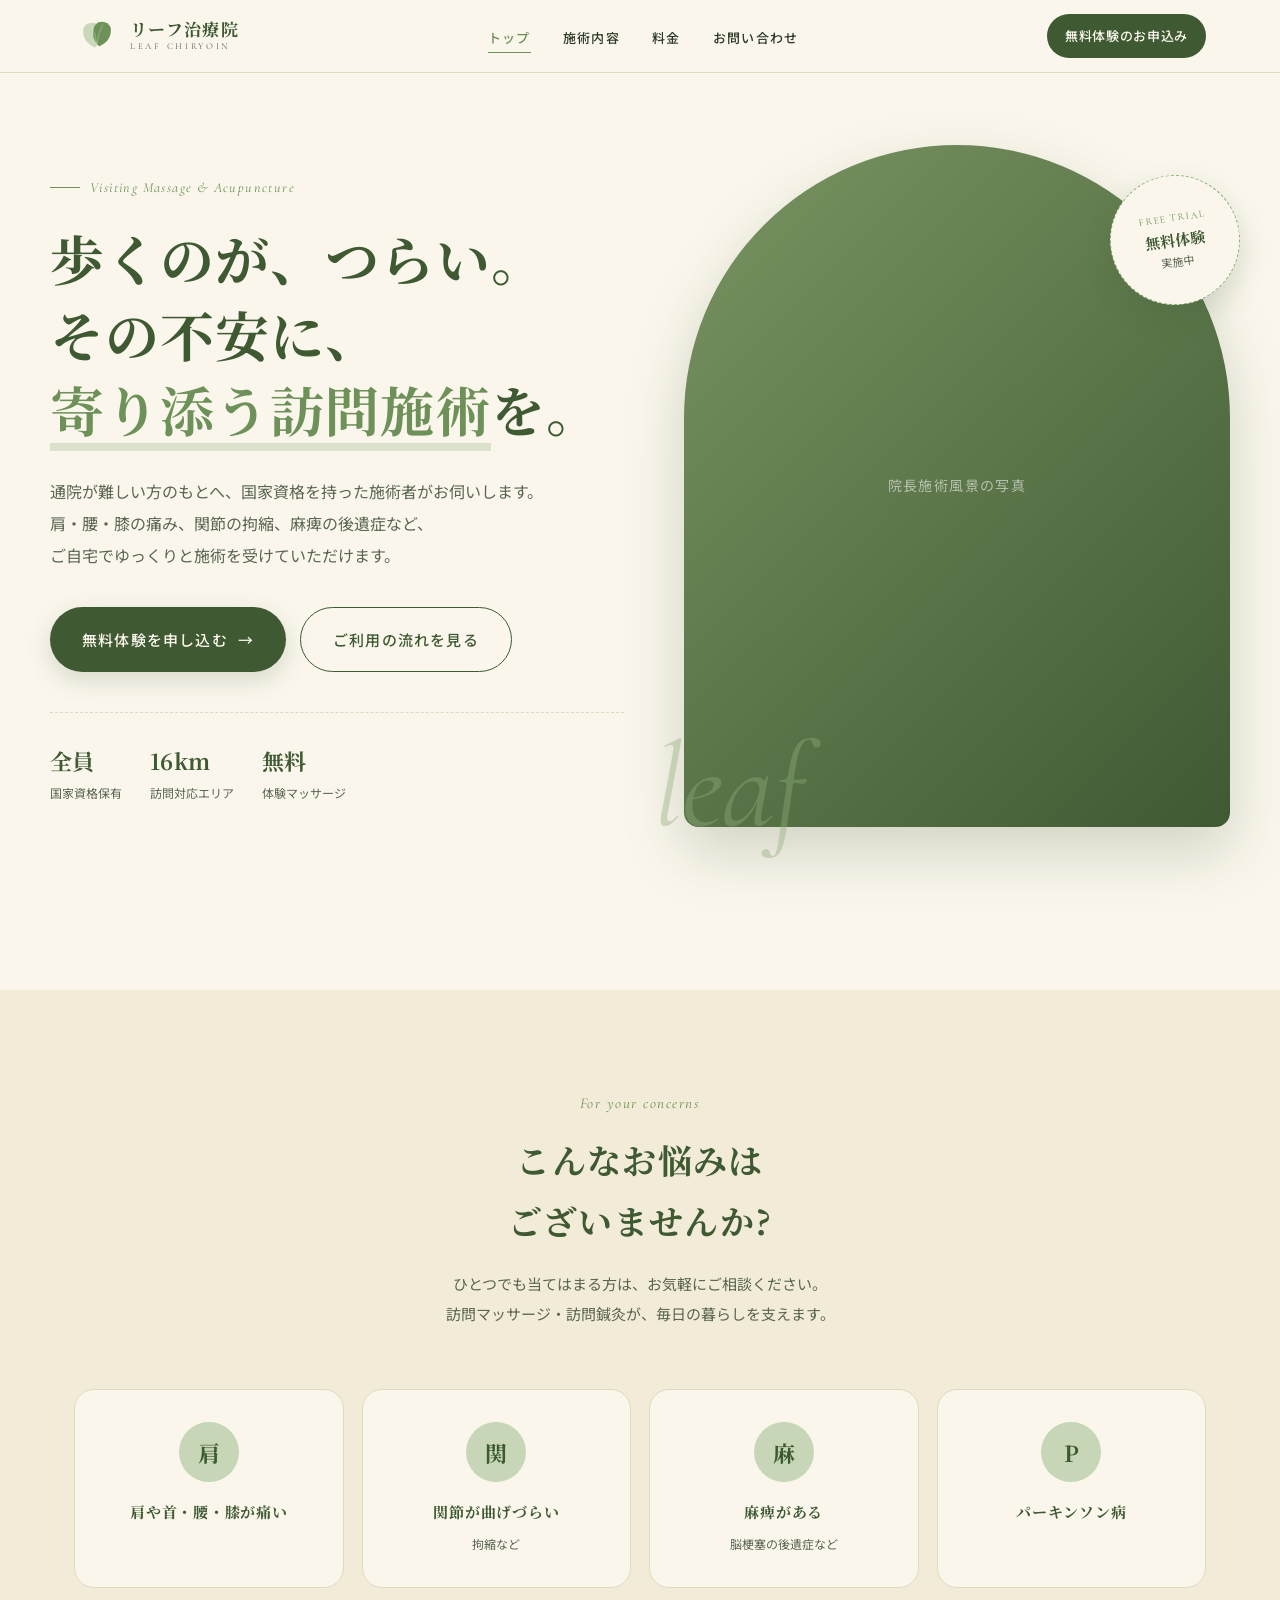
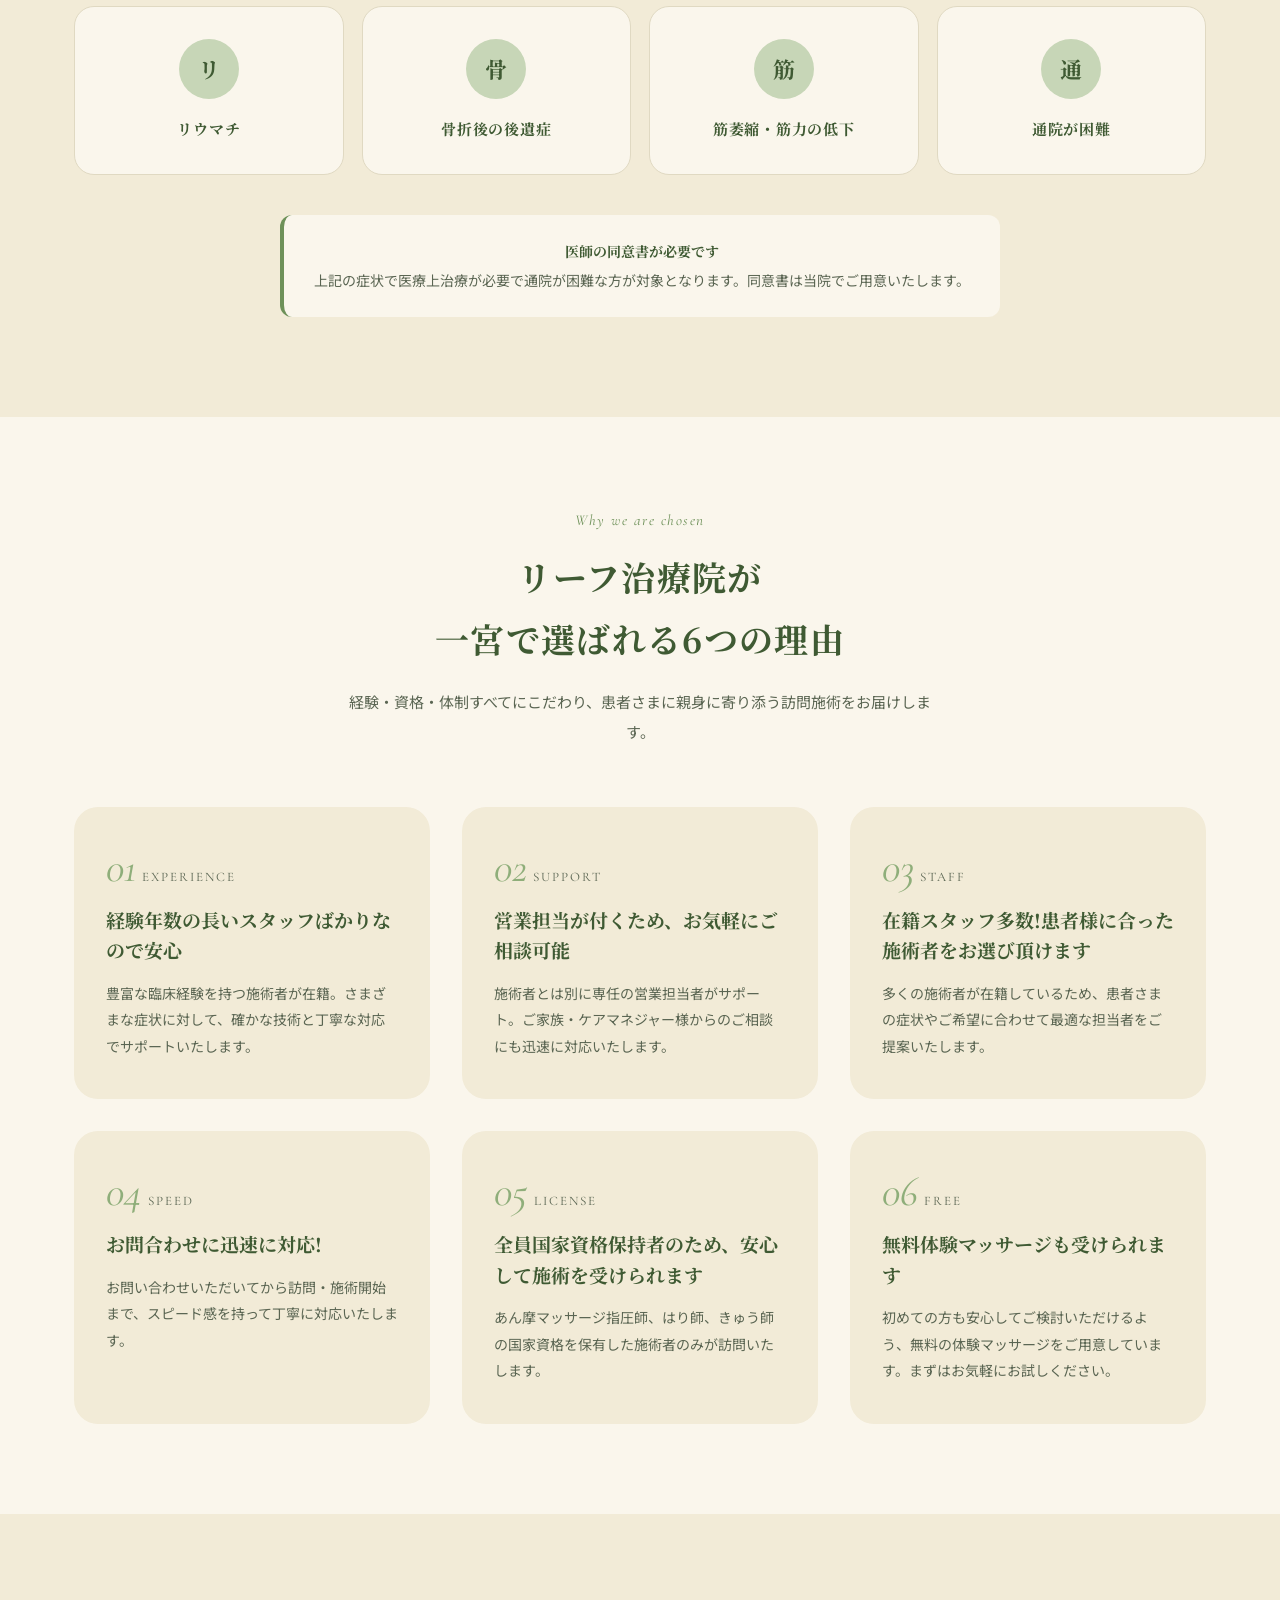
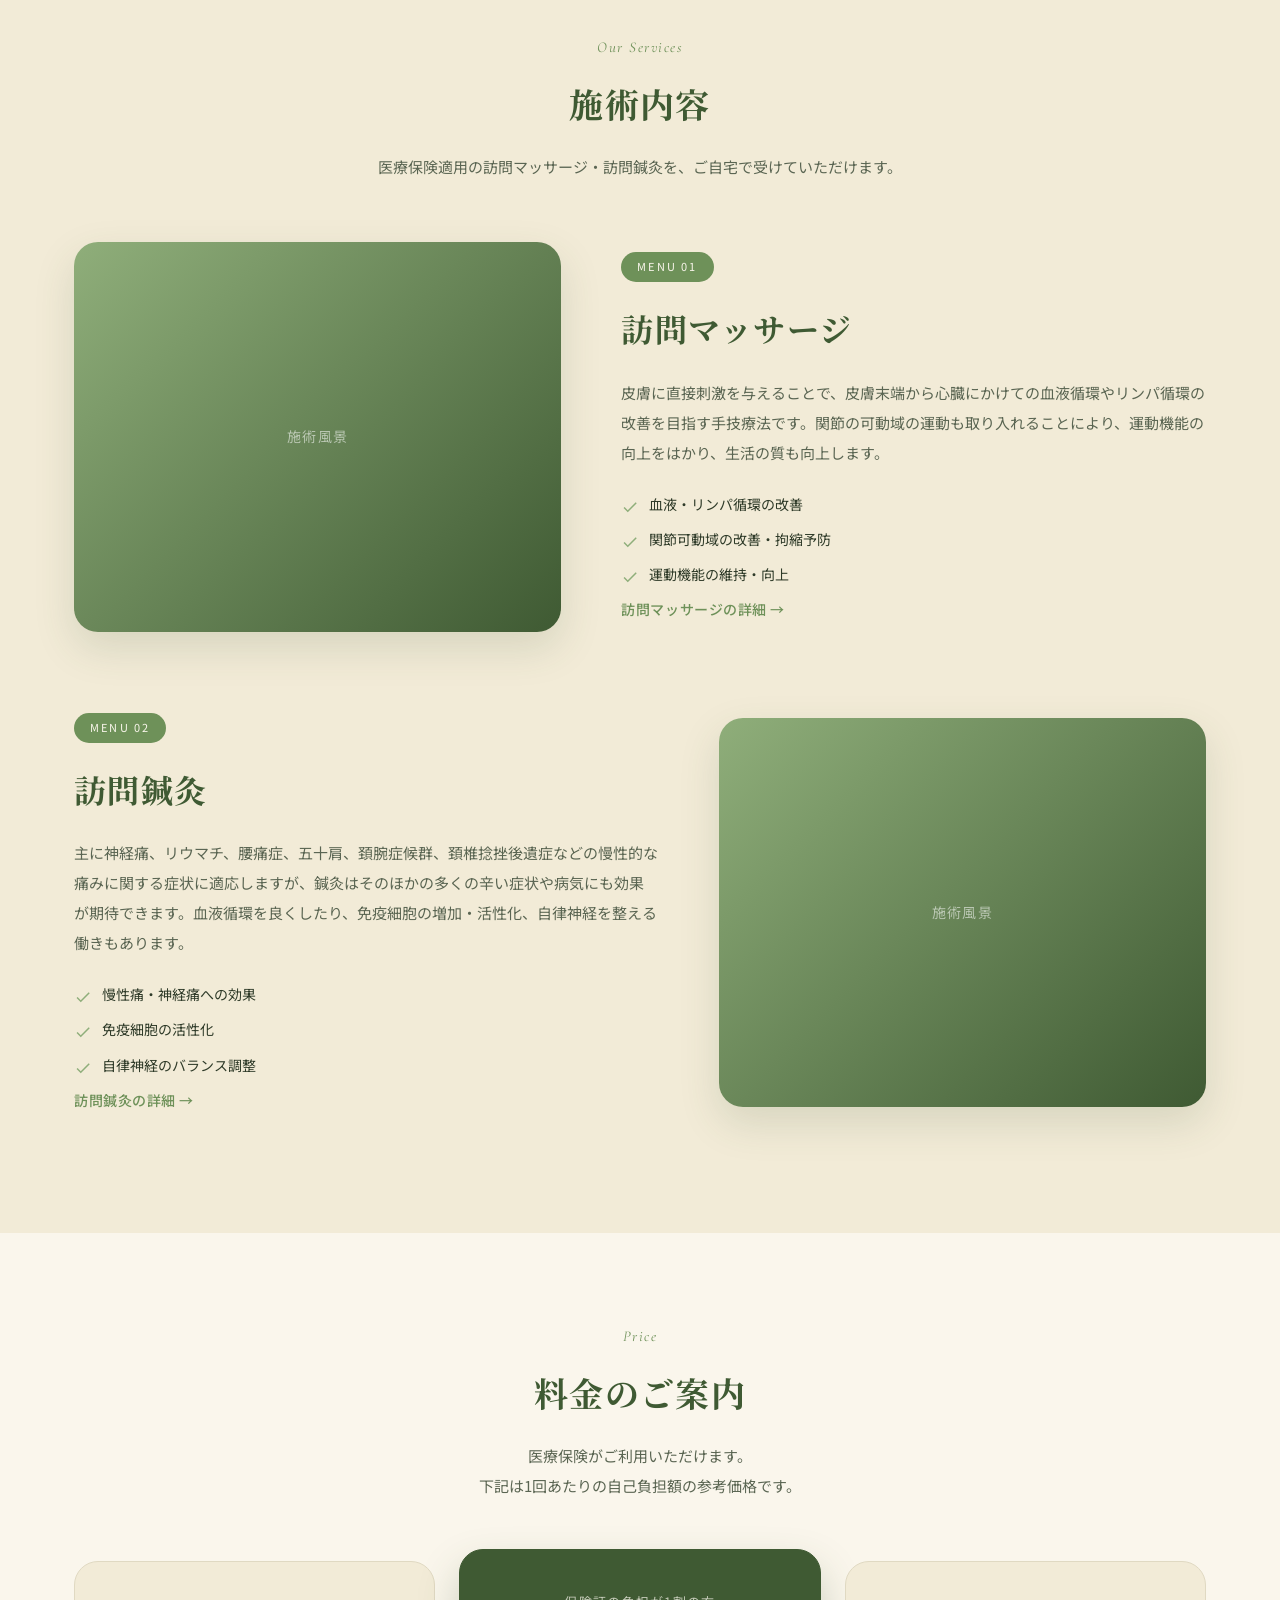
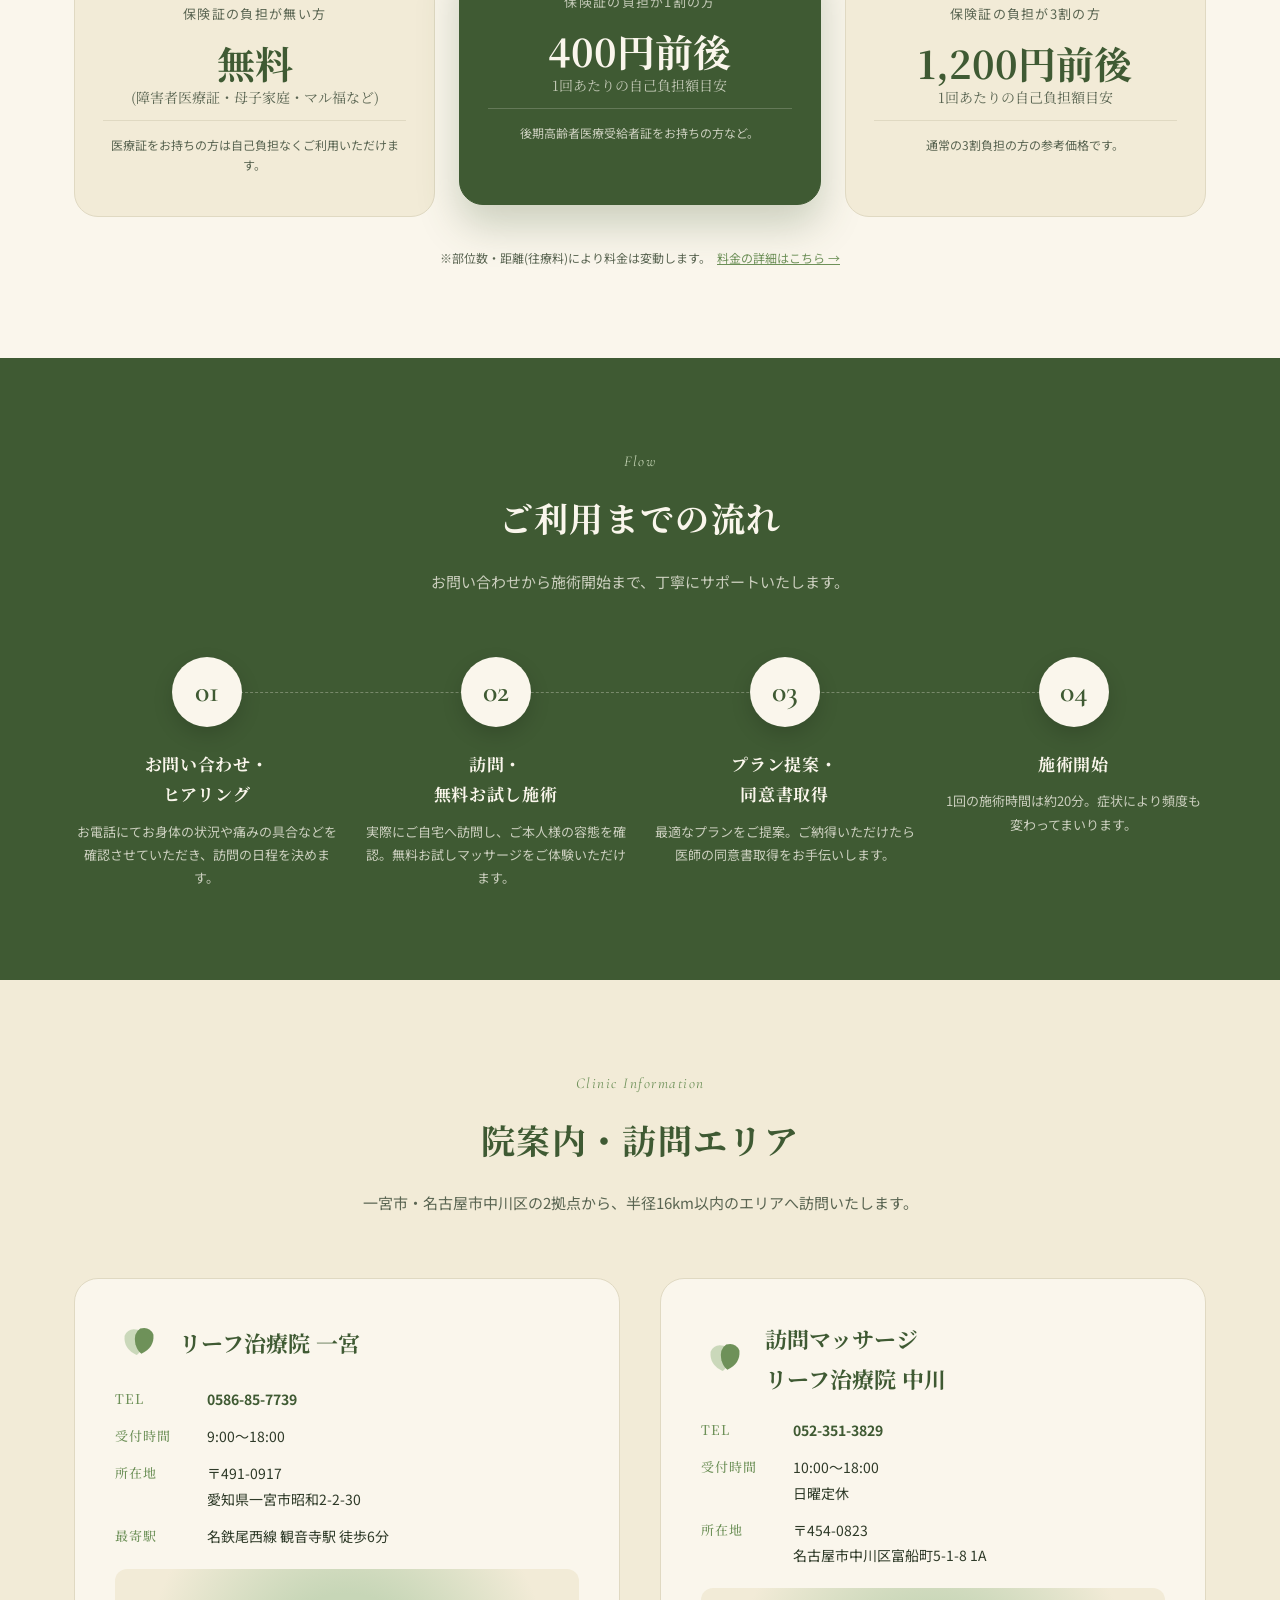
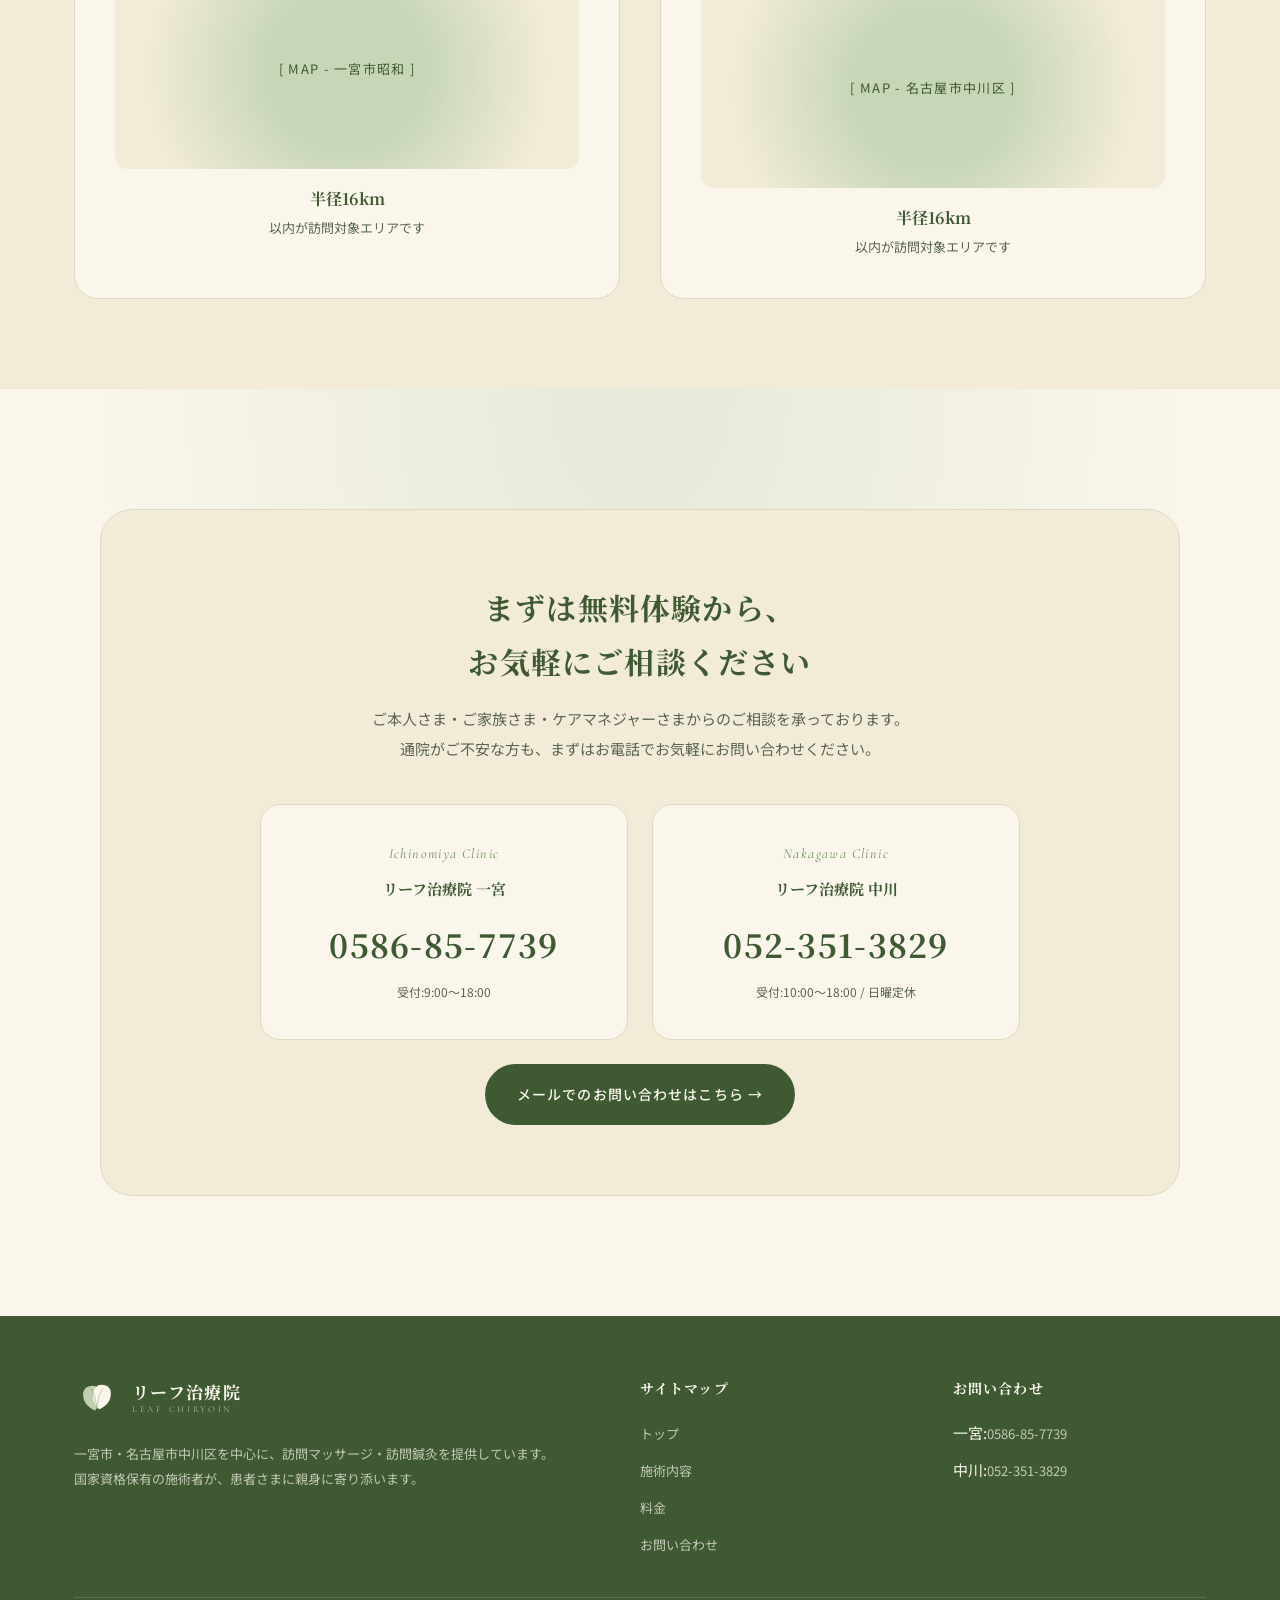
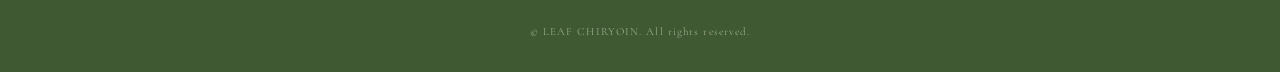
==== index.html @ 8e760415 "Add files via upload" ====
<!DOCTYPE html>
<html lang="ja">
<head>
<meta charset="UTF-8">
<meta name="viewport" content="width=device-width, initial-scale=1.0">
<title>リーフ治療院 | 一宮の訪問マッサージ・訪問鍼灸</title>
<meta name="description" content="愛知県一宮市・名古屋市中川区の訪問マッサージ・訪問鍼灸ならリーフ治療院。国家資格保有の施術者がご自宅へ訪問。医療保険適用、無料体験実施中。">
<link rel="preconnect" href="https://fonts.googleapis.com">
<link rel="preconnect" href="https://fonts.gstatic.com" crossorigin>
<link href="https://fonts.googleapis.com/css2?family=Noto+Sans+JP:wght@400;500;700&family=Noto+Serif+JP:wght@500;700&family=Cormorant+Garamond:ital,wght@0,400;1,400&display=swap" rel="stylesheet">
<link rel="stylesheet" href="common.css">
<style>
  /* ========== HERO ========== */
  .hero{
    position:relative;padding-top:72px;
    background:var(--cream);
    overflow:hidden;
  }
  .hero-inner{
    display:grid;grid-template-columns:1.05fr 1fr;
    gap:60px;align-items:center;
    min-height:calc(100vh - 72px);
    padding:60px 0;
  }
  .hero-copy{position:relative;z-index:2}
  .hero-eyebrow{
    display:inline-flex;align-items:center;gap:10px;
    font-family:'Cormorant Garamond',serif;font-style:italic;
    font-size:14px;color:var(--green-mid);
    margin-bottom:20px;letter-spacing:.1em;
  }
  .hero-eyebrow::before{content:"";width:30px;height:1px;background:var(--green-mid)}
  .hero h1{
    font-family:'Noto Serif JP',serif;font-weight:700;
    font-size:54px;line-height:1.4;color:var(--green-deep);
    letter-spacing:.02em;
    margin-bottom:28px;
  }
  .hero h1 .accent{
    color:var(--green-mid);
    position:relative;display:inline-block;
  }
  .hero h1 .accent::after{
    content:"";position:absolute;left:0;right:0;bottom:-4px;
    height:8px;background:var(--green-soft);opacity:.6;
    z-index:-1;
  }
  .hero-lead{
    font-size:16px;line-height:2;color:var(--ink-soft);
    margin-bottom:36px;max-width:520px;
  }
  .hero-cta-group{display:flex;gap:14px;flex-wrap:wrap;margin-bottom:40px}
  .hero-trust{display:flex;gap:28px;padding-top:28px;border-top:1px dashed var(--line)}
  .trust-item{font-size:12px;color:var(--ink-soft)}
  .trust-item strong{
    display:block;font-family:'Noto Serif JP',serif;
    font-size:22px;color:var(--green-deep);font-weight:700;
    letter-spacing:.02em;margin-bottom:2px;
  }
  .hero-visual{position:relative}
  .hero-photo{
    width:100%;aspect-ratio:4/5;
    background:linear-gradient(135deg,#7a9462 0%,#3f5a33 100%);
    border-radius:300px 300px 16px 16px;
    position:relative;overflow:hidden;
    box-shadow:0 24px 60px rgba(63,90,51,.22);
  }
  .hero-photo::after{
    content:"院長施術風景の写真";
    position:absolute;inset:0;
    display:flex;align-items:center;justify-content:center;
    color:rgba(255,255,255,.55);font-size:14px;letter-spacing:.1em;
  }
  .hero-badge{
    position:absolute;top:30px;right:-10px;
    width:130px;height:130px;
    background:var(--cream);
    border-radius:50%;
    display:flex;flex-direction:column;align-items:center;justify-content:center;
    text-align:center;line-height:1.4;
    box-shadow:0 12px 28px rgba(63,90,51,.18);
    border:1px dashed var(--green);
    transform:rotate(-8deg);
  }
  .hero-badge small{font-size:10px;color:var(--green-mid);letter-spacing:.15em;font-family:'Cormorant Garamond',serif}
  .hero-badge strong{font-family:'Noto Serif JP',serif;font-size:15px;color:var(--green-deep);margin-top:4px;font-weight:700}
  .hero-badge span{font-size:11px;color:var(--ink-soft);margin-top:4px}
  .hero-leaf{
    position:absolute;font-family:'Cormorant Garamond',serif;font-style:italic;
    color:var(--green);opacity:.4;font-size:120px;
    bottom:-20px;left:-30px;line-height:1;pointer-events:none;
  }

  /* ========== WORRIES ========== */
  .worries{background:var(--cream-deep);padding:100px 0}
  .worries-grid{
    display:grid;grid-template-columns:repeat(4,1fr);
    gap:18px;margin-top:50px;
  }
  .worry-card{
    background:var(--cream);
    padding:32px 20px;border-radius:20px;
    text-align:center;
    border:1px solid var(--line);
    transition:.3s;
  }
  .worry-card:hover{transform:translateY(-4px);border-color:var(--green)}
  .worry-icon{
    width:60px;height:60px;margin:0 auto 16px;
    background:var(--green-soft);
    border-radius:50%;
    display:flex;align-items:center;justify-content:center;
    font-family:'Noto Serif JP',serif;color:var(--green-deep);
    font-size:22px;font-weight:700;
  }
  .worry-card h4{
    font-family:'Noto Serif JP',serif;font-size:15px;
    color:var(--green-deep);font-weight:700;letter-spacing:.05em;
  }
  .worry-card p{font-size:12px;color:var(--ink-soft);margin-top:8px}
  .worries-note{
    margin-top:40px;text-align:center;
    background:var(--cream);padding:24px;border-radius:12px;
    border-left:4px solid var(--green-mid);
    max-width:720px;margin-left:auto;margin-right:auto;
    font-size:14px;color:var(--ink-soft);
  }
  .worries-note strong{color:var(--green-deep);display:block;margin-bottom:4px;font-family:'Noto Serif JP',serif}

  /* ========== REASONS ========== */
  .reasons{background:var(--cream)}
  .reasons-grid{
    display:grid;grid-template-columns:repeat(3,1fr);
    gap:32px;margin-top:50px;
  }
  .reason-card{
    background:var(--cream-deep);
    padding:40px 32px;border-radius:24px;
    position:relative;
    transition:.3s;
  }
  .reason-card:hover{background:#fff;box-shadow:0 12px 32px rgba(63,90,51,.1)}
  .reason-num{
    font-family:'Cormorant Garamond',serif;font-style:italic;
    font-size:42px;color:var(--green);
    line-height:1;margin-bottom:16px;
    display:flex;align-items:baseline;gap:6px;
  }
  .reason-num small{font-size:13px;color:var(--ink-soft);letter-spacing:.15em;font-style:normal;font-family:'Cormorant Garamond',serif}
  .reason-card h3{
    font-family:'Noto Serif JP',serif;font-size:19px;
    color:var(--green-deep);font-weight:700;
    margin-bottom:14px;line-height:1.6;
  }
  .reason-card p{font-size:14px;color:var(--ink-soft);line-height:1.9}

  /* ========== SERVICES ========== */
  .services{background:var(--cream-deep);padding:120px 0}
  .service-block{
    display:grid;grid-template-columns:1fr 1.2fr;
    gap:60px;align-items:center;
    margin-bottom:80px;
  }
  .service-block:last-child{margin-bottom:0}
  .service-block.reverse{grid-template-columns:1.2fr 1fr}
  .service-block.reverse .service-image{order:2}
  .service-image{
    aspect-ratio:5/4;border-radius:24px;
    background:linear-gradient(135deg,var(--green) 0%,var(--green-deep) 100%);
    position:relative;overflow:hidden;
    box-shadow:0 16px 40px rgba(63,90,51,.15);
  }
  .service-image::after{
    content:"施術風景";
    position:absolute;inset:0;
    display:flex;align-items:center;justify-content:center;
    color:rgba(255,255,255,.55);font-size:14px;letter-spacing:.1em;
  }
  .service-tag{
    display:inline-block;
    background:var(--green-mid);color:var(--cream);
    padding:5px 16px;border-radius:999px;
    font-size:11px;letter-spacing:.2em;
    margin-bottom:18px;
  }
  .service-block h3{
    font-family:'Noto Serif JP',serif;font-size:32px;
    color:var(--green-deep);font-weight:700;
    margin-bottom:20px;letter-spacing:.04em;
  }
  .service-block p{
    font-size:15px;color:var(--ink-soft);
    line-height:2;margin-bottom:20px;
  }
  .service-features{list-style:none;display:grid;gap:10px;margin-top:24px}
  .service-features li{
    display:flex;gap:10px;align-items:flex-start;
    font-size:14px;color:var(--ink);
  }
  .service-features li::before{
    content:"";flex:none;
    width:18px;height:18px;margin-top:6px;
    background:var(--green);
    -webkit-mask:url("data:image/svg+xml,%3Csvg xmlns='http://www.w3.org/2000/svg' viewBox='0 0 24 24'%3E%3Cpath fill='black' d='M9 16.17L4.83 12l-1.42 1.41L9 19 21 7l-1.41-1.41L9 16.17z'/%3E%3C/svg%3E") no-repeat center;
    mask:url("data:image/svg+xml,%3Csvg xmlns='http://www.w3.org/2000/svg' viewBox='0 0 24 24'%3E%3Cpath fill='black' d='M9 16.17L4.83 12l-1.42 1.41L9 19 21 7l-1.41-1.41L9 16.17z'/%3E%3C/svg%3E") no-repeat center;
  }
  .service-link{
    display:inline-flex;align-items:center;gap:8px;
    color:var(--green-mid);font-weight:500;font-size:14px;
    margin-top:10px;letter-spacing:.04em;
    transition:.2s;
  }
  .service-link:hover{color:var(--green-deep);gap:14px}

  /* ========== PRICE ========== */
  .price{background:var(--cream)}
  .price-cards{
    display:grid;grid-template-columns:repeat(3,1fr);
    gap:24px;margin-top:50px;
  }
  .price-card{
    padding:40px 28px;border-radius:24px;
    background:var(--cream-deep);
    text-align:center;position:relative;
    border:1px solid var(--line);
    transition:.3s;
  }
  .price-card.featured{
    background:var(--green-deep);color:var(--cream);
    transform:translateY(-12px);
    box-shadow:0 20px 40px rgba(63,90,51,.25);
    border-color:var(--green-deep);
  }
  .price-card.featured .price-amount{color:var(--cream)}
  .price-card.featured .price-burden{color:rgba(250,246,236,.7)}
  .price-card.featured .price-target{color:rgba(250,246,236,.75);border-color:rgba(250,246,236,.2)}
  .price-burden{
    font-size:13px;color:var(--ink-soft);
    letter-spacing:.1em;margin-bottom:14px;
  }
  .price-amount{
    font-family:'Noto Serif JP',serif;
    font-size:38px;color:var(--green-deep);font-weight:700;
    line-height:1.2;margin-bottom:6px;
  }
  .price-amount small{font-size:14px;color:var(--ink-soft);font-weight:400;display:block;margin-top:4px}
  .price-card.featured .price-amount small{color:rgba(250,246,236,.7)}
  .price-target{
    font-size:12px;color:var(--ink-soft);
    line-height:1.7;margin-top:14px;padding-top:14px;
    border-top:1px solid var(--line);
  }
  .price-disclaimer{text-align:center;color:var(--ink-soft);font-size:12px;margin-top:30px}

  /* ========== FLOW ========== */
  .flow{background:var(--green-deep);color:var(--cream);position:relative;overflow:hidden}
  .flow .section-title{color:var(--cream)}
  .flow .section-eyebrow{color:var(--green-soft)}
  .flow .section-lead{color:rgba(250,246,236,.75)}
  .flow-steps{
    display:grid;grid-template-columns:repeat(4,1fr);
    gap:24px;margin-top:60px;position:relative;
  }
  .flow-line{
    position:absolute;top:35px;left:12%;right:12%;
    border-top:1px dashed rgba(250,246,236,.3);
  }
  .flow-step{text-align:center;position:relative;z-index:2}
  .flow-num{
    width:70px;height:70px;margin:0 auto 22px;
    background:var(--cream);color:var(--green-deep);
    border-radius:50%;display:flex;align-items:center;justify-content:center;
    font-family:'Cormorant Garamond',serif;
    font-size:30px;font-weight:600;
    box-shadow:0 8px 20px rgba(0,0,0,.15);
  }
  .flow-step h4{
    font-family:'Noto Serif JP',serif;font-size:17px;
    margin-bottom:10px;letter-spacing:.04em;
  }
  .flow-step p{font-size:13px;color:rgba(250,246,236,.75);line-height:1.8}

  /* ========== AREA ========== */
  .area{background:var(--cream-deep)}
  .area-grid{display:grid;grid-template-columns:1fr 1fr;gap:40px;margin-top:50px}
  .area-card{
    background:var(--cream);padding:40px;border-radius:24px;
    border:1px solid var(--line);
  }
  .area-card-head{display:flex;align-items:center;gap:16px;margin-bottom:20px}
  .area-card-mark{
    flex:none;width:48px;height:48px;
  }
  .area-card h3{
    font-family:'Noto Serif JP',serif;font-size:22px;
    color:var(--green-deep);font-weight:700;
  }
  .area-card-info{display:grid;gap:12px;margin-bottom:20px}
  .area-info-row{display:grid;grid-template-columns:80px 1fr;gap:12px;font-size:14px;align-items:start}
  .area-info-row dt{
    color:var(--green-mid);font-weight:500;
    font-family:'Noto Serif JP',serif;font-size:13px;
    letter-spacing:.08em;
  }
  .area-info-row dd{color:var(--ink)}
  .area-info-row dd a{color:var(--green-deep);font-weight:700;text-decoration:none}
  .area-map{
    height:200px;
    border-radius:12px;display:flex;align-items:center;justify-content:center;
    color:var(--green-deep);font-size:13px;letter-spacing:.1em;
    background:radial-gradient(circle at center,var(--green-soft) 30%,var(--cream-deep) 80%);
  }
  .area-radius{
    margin-top:16px;text-align:center;
    font-size:13px;color:var(--ink-soft);
  }
  .area-radius strong{
    color:var(--green-deep);font-family:'Noto Serif JP',serif;
    font-size:16px;display:block;margin-bottom:2px;
  }

  @media(max-width:960px){
    .hero-inner{grid-template-columns:1fr;gap:40px;padding:40px 0 80px}
    .hero h1{font-size:34px}
    .worries-grid{grid-template-columns:repeat(2,1fr)}
    .reasons-grid{grid-template-columns:1fr;gap:18px}
    .service-block,.service-block.reverse{grid-template-columns:1fr;gap:30px}
    .service-block.reverse .service-image{order:0}
    .service-block h3{font-size:24px}
    .price-cards{grid-template-columns:1fr;gap:18px}
    .price-card.featured{transform:none}
    .flow-steps{grid-template-columns:repeat(2,1fr);gap:30px}
    .flow-line{display:none}
    .area-grid{grid-template-columns:1fr}
  }
</style>
</head>
<body>

<!-- HEADER -->
<header>
  <div class="container header-inner">
    <a href="index.html" class="logo">
      <svg class="logo-svg" viewBox="0 0 80 80" xmlns="http://www.w3.org/2000/svg" aria-label="リーフ治療院">
        <path d="M 36 60 Q 14 50 16 28 Q 22 14 38 18 Q 50 26 46 44 Q 42 56 36 60 Z" fill="#C7D6B7" opacity="0.95"/>
        <path d="M 44 58 Q 66 48 64 26 Q 58 12 42 16 Q 30 24 34 42 Q 38 54 44 58 Z" fill="#6E9159"/>
        <path d="M 30 22 Q 38 36 40 56" stroke="#FAF6EC" stroke-width="1" fill="none" opacity="0.5"/>
        <path d="M 50 20 Q 42 34 40 54" stroke="#FAF6EC" stroke-width="1" fill="none" opacity="0.5"/>
      </svg>
      <div class="logo-text">リーフ治療院<small>LEAF CHIRYOIN</small></div>
    </a>
    <nav>
      <ul>
        <li><a href="index.html" class="current">トップ</a></li>
        <li><a href="services.html">施術内容</a></li>
        <li><a href="price.html">料金</a></li>
        <li><a href="contact.html">お問い合わせ</a></li>
      </ul>
    </nav>
    <a href="tel:0586857739" class="header-cta">無料体験のお申込み</a>
  </div>
</header>

<!-- HERO -->
<section class="hero">
  <div class="container hero-inner">
    <div class="hero-copy">
      <div class="hero-eyebrow">Visiting Massage &amp; Acupuncture</div>
      <h1>
        歩くのが、つらい。<br>
        その不安に、<br>
        <span class="accent">寄り添う訪問施術</span>を。
      </h1>
      <p class="hero-lead">
        通院が難しい方のもとへ、国家資格を持った施術者がお伺いします。<br>
        肩・腰・膝の痛み、関節の拘縮、麻痺の後遺症など、<br>
        ご自宅でゆっくりと施術を受けていただけます。
      </p>
      <div class="hero-cta-group">
        <a href="tel:0586857739" class="btn-primary">
          無料体験を申し込む<span>→</span>
        </a>
        <a href="#flow" class="btn-secondary">ご利用の流れを見る</a>
      </div>
      <div class="hero-trust">
        <div class="trust-item"><strong>全員</strong>国家資格保有</div>
        <div class="trust-item"><strong>16km</strong>訪問対応エリア</div>
        <div class="trust-item"><strong>無料</strong>体験マッサージ</div>
      </div>
    </div>
    <div class="hero-visual">
      <div class="hero-photo"></div>
      <div class="hero-badge">
        <small>FREE TRIAL</small>
        <strong>無料体験</strong>
        <span>実施中</span>
      </div>
      <div class="hero-leaf">leaf</div>
    </div>
  </div>
</section>

<!-- WORRIES -->
<section class="worries" id="worries">
  <div class="container">
    <div class="section-eyebrow">For your concerns</div>
    <h2 class="section-title">こんなお悩みは<br class="sp-only">ございませんか?</h2>
    <p class="section-lead">
      ひとつでも当てはまる方は、お気軽にご相談ください。<br>
      訪問マッサージ・訪問鍼灸が、毎日の暮らしを支えます。
    </p>
    <div class="worries-grid">
      <div class="worry-card"><div class="worry-icon">肩</div><h4>肩や首・腰・膝が痛い</h4></div>
      <div class="worry-card"><div class="worry-icon">関</div><h4>関節が曲げづらい</h4><p>拘縮など</p></div>
      <div class="worry-card"><div class="worry-icon">麻</div><h4>麻痺がある</h4><p>脳梗塞の後遺症など</p></div>
      <div class="worry-card"><div class="worry-icon">P</div><h4>パーキンソン病</h4></div>
      <div class="worry-card"><div class="worry-icon">リ</div><h4>リウマチ</h4></div>
      <div class="worry-card"><div class="worry-icon">骨</div><h4>骨折後の後遺症</h4></div>
      <div class="worry-card"><div class="worry-icon">筋</div><h4>筋萎縮・筋力の低下</h4></div>
      <div class="worry-card"><div class="worry-icon">通</div><h4>通院が困難</h4></div>
    </div>
    <div class="worries-note">
      <strong>医師の同意書が必要です</strong>
      上記の症状で医療上治療が必要で通院が困難な方が対象となります。同意書は当院でご用意いたします。
    </div>
  </div>
</section>

<!-- REASONS -->
<section class="reasons" id="reasons">
  <div class="container">
    <div class="section-eyebrow">Why we are chosen</div>
    <h2 class="section-title">リーフ治療院が<br class="sp-only">一宮で選ばれる6つの理由</h2>
    <p class="section-lead">経験・資格・体制すべてにこだわり、患者さまに親身に寄り添う訪問施術をお届けします。</p>
    <div class="reasons-grid">
      <div class="reason-card">
        <div class="reason-num">01<small>EXPERIENCE</small></div>
        <h3>経験年数の長いスタッフばかりなので安心</h3>
        <p>豊富な臨床経験を持つ施術者が在籍。さまざまな症状に対して、確かな技術と丁寧な対応でサポートいたします。</p>
      </div>
      <div class="reason-card">
        <div class="reason-num">02<small>SUPPORT</small></div>
        <h3>営業担当が付くため、お気軽にご相談可能</h3>
        <p>施術者とは別に専任の営業担当者がサポート。ご家族・ケアマネジャー様からのご相談にも迅速に対応いたします。</p>
      </div>
      <div class="reason-card">
        <div class="reason-num">03<small>STAFF</small></div>
        <h3>在籍スタッフ多数!患者様に合った施術者をお選び頂けます</h3>
        <p>多くの施術者が在籍しているため、患者さまの症状やご希望に合わせて最適な担当者をご提案いたします。</p>
      </div>
      <div class="reason-card">
        <div class="reason-num">04<small>SPEED</small></div>
        <h3>お問合わせに迅速に対応!</h3>
        <p>お問い合わせいただいてから訪問・施術開始まで、スピード感を持って丁寧に対応いたします。</p>
      </div>
      <div class="reason-card">
        <div class="reason-num">05<small>LICENSE</small></div>
        <h3>全員国家資格保持者のため、安心して施術を受けられます</h3>
        <p>あん摩マッサージ指圧師、はり師、きゅう師の国家資格を保有した施術者のみが訪問いたします。</p>
      </div>
      <div class="reason-card">
        <div class="reason-num">06<small>FREE</small></div>
        <h3>無料体験マッサージも受けられます</h3>
        <p>初めての方も安心してご検討いただけるよう、無料の体験マッサージをご用意しています。まずはお気軽にお試しください。</p>
      </div>
    </div>
  </div>
</section>

<!-- SERVICES -->
<section class="services" id="services">
  <div class="container">
    <div class="section-eyebrow">Our Services</div>
    <h2 class="section-title">施術内容</h2>
    <p class="section-lead">医療保険適用の訪問マッサージ・訪問鍼灸を、ご自宅で受けていただけます。</p>

    <div class="service-block">
      <div class="service-image"></div>
      <div>
        <span class="service-tag">MENU 01</span>
        <h3>訪問マッサージ</h3>
        <p>皮膚に直接刺激を与えることで、皮膚末端から心臓にかけての血液循環やリンパ循環の改善を目指す手技療法です。関節の可動域の運動も取り入れることにより、運動機能の向上をはかり、生活の質も向上します。</p>
        <ul class="service-features">
          <li>血液・リンパ循環の改善</li>
          <li>関節可動域の改善・拘縮予防</li>
          <li>運動機能の維持・向上</li>
        </ul>
        <a href="services.html#massage" class="service-link">訪問マッサージの詳細 →</a>
      </div>
    </div>

    <div class="service-block reverse">
      <div>
        <span class="service-tag">MENU 02</span>
        <h3>訪問鍼灸</h3>
        <p>主に神経痛、リウマチ、腰痛症、五十肩、頚腕症候群、頚椎捻挫後遺症などの慢性的な痛みに関する症状に適応しますが、鍼灸はそのほかの多くの辛い症状や病気にも効果が期待できます。血液循環を良くしたり、免疫細胞の増加・活性化、自律神経を整える働きもあります。</p>
        <ul class="service-features">
          <li>慢性痛・神経痛への効果</li>
          <li>免疫細胞の活性化</li>
          <li>自律神経のバランス調整</li>
        </ul>
        <a href="services.html#acupuncture" class="service-link">訪問鍼灸の詳細 →</a>
      </div>
      <div class="service-image"></div>
    </div>
  </div>
</section>

<!-- PRICE -->
<section class="price" id="price">
  <div class="container">
    <div class="section-eyebrow">Price</div>
    <h2 class="section-title">料金のご案内</h2>
    <p class="section-lead">
      医療保険がご利用いただけます。<br>
      下記は1回あたりの自己負担額の参考価格です。
    </p>
    <div class="price-cards">
      <div class="price-card">
        <div class="price-burden">保険証の負担が無い方</div>
        <div class="price-amount">無料<small>(障害者医療証・母子家庭・マル福など)</small></div>
        <div class="price-target">医療証をお持ちの方は自己負担なくご利用いただけます。</div>
      </div>
      <div class="price-card featured">
        <div class="price-burden">保険証の負担が1割の方</div>
        <div class="price-amount">400円前後<small>1回あたりの自己負担額目安</small></div>
        <div class="price-target">後期高齢者医療受給者証をお持ちの方など。</div>
      </div>
      <div class="price-card">
        <div class="price-burden">保険証の負担が3割の方</div>
        <div class="price-amount">1,200円前後<small>1回あたりの自己負担額目安</small></div>
        <div class="price-target">通常の3割負担の方の参考価格です。</div>
      </div>
    </div>
    <p class="price-disclaimer">※部位数・距離(往療料)により料金は変動します。<a href="price.html" style="color:var(--green-mid);text-decoration:underline;margin-left:6px">料金の詳細はこちら →</a></p>
  </div>
</section>

<!-- FLOW -->
<section class="flow" id="flow">
  <div class="container">
    <div class="section-eyebrow">Flow</div>
    <h2 class="section-title">ご利用までの流れ</h2>
    <p class="section-lead">お問い合わせから施術開始まで、丁寧にサポートいたします。</p>
    <div class="flow-steps">
      <div class="flow-line"></div>
      <div class="flow-step">
        <div class="flow-num">01</div>
        <h4>お問い合わせ・<br>ヒアリング</h4>
        <p>お電話にてお身体の状況や痛みの具合などを確認させていただき、訪問の日程を決めます。</p>
      </div>
      <div class="flow-step">
        <div class="flow-num">02</div>
        <h4>訪問・<br>無料お試し施術</h4>
        <p>実際にご自宅へ訪問し、ご本人様の容態を確認。無料お試しマッサージをご体験いただけます。</p>
      </div>
      <div class="flow-step">
        <div class="flow-num">03</div>
        <h4>プラン提案・<br>同意書取得</h4>
        <p>最適なプランをご提案。ご納得いただけたら医師の同意書取得をお手伝いします。</p>
      </div>
      <div class="flow-step">
        <div class="flow-num">04</div>
        <h4>施術開始</h4>
        <p>1回の施術時間は約20分。症状により頻度も変わってまいります。</p>
      </div>
    </div>
  </div>
</section>

<!-- AREA -->
<section class="area" id="area">
  <div class="container">
    <div class="section-eyebrow">Clinic Information</div>
    <h2 class="section-title">院案内・訪問エリア</h2>
    <p class="section-lead">一宮市・名古屋市中川区の2拠点から、半径16km以内のエリアへ訪問いたします。</p>
    <div class="area-grid">
      <div class="area-card">
        <div class="area-card-head">
          <svg class="area-card-mark" viewBox="0 0 80 80" xmlns="http://www.w3.org/2000/svg">
            <path d="M 36 60 Q 14 50 16 28 Q 22 14 38 18 Q 50 26 46 44 Q 42 56 36 60 Z" fill="#C7D6B7" opacity="0.95"/>
            <path d="M 44 58 Q 66 48 64 26 Q 58 12 42 16 Q 30 24 34 42 Q 38 54 44 58 Z" fill="#6E9159"/>
          </svg>
          <h3>リーフ治療院 一宮</h3>
        </div>
        <dl class="area-card-info">
          <div class="area-info-row"><dt>TEL</dt><dd><a href="tel:0586857739">0586-85-7739</a></dd></div>
          <div class="area-info-row"><dt>受付時間</dt><dd>9:00〜18:00</dd></div>
          <div class="area-info-row"><dt>所在地</dt><dd>〒491-0917<br>愛知県一宮市昭和2-2-30</dd></div>
          <div class="area-info-row"><dt>最寄駅</dt><dd>名鉄尾西線 観音寺駅 徒歩6分</dd></div>
        </dl>
        <div class="area-map">[ MAP - 一宮市昭和 ]</div>
        <div class="area-radius"><strong>半径16km</strong>以内が訪問対象エリアです</div>
      </div>
      <div class="area-card">
        <div class="area-card-head">
          <svg class="area-card-mark" viewBox="0 0 80 80" xmlns="http://www.w3.org/2000/svg">
            <path d="M 36 60 Q 14 50 16 28 Q 22 14 38 18 Q 50 26 46 44 Q 42 56 36 60 Z" fill="#C7D6B7" opacity="0.95"/>
            <path d="M 44 58 Q 66 48 64 26 Q 58 12 42 16 Q 30 24 34 42 Q 38 54 44 58 Z" fill="#6E9159"/>
          </svg>
          <h3>訪問マッサージ<br>リーフ治療院 中川</h3>
        </div>
        <dl class="area-card-info">
          <div class="area-info-row"><dt>TEL</dt><dd><a href="tel:0523513829">052-351-3829</a></dd></div>
          <div class="area-info-row"><dt>受付時間</dt><dd>10:00〜18:00<br>日曜定休</dd></div>
          <div class="area-info-row"><dt>所在地</dt><dd>〒454-0823<br>名古屋市中川区富船町5-1-8 1A</dd></div>
        </dl>
        <div class="area-map">[ MAP - 名古屋市中川区 ]</div>
        <div class="area-radius"><strong>半径16km</strong>以内が訪問対象エリアです</div>
      </div>
    </div>
  </div>
</section>

<!-- CONTACT CTA -->
<section class="contact-cta" id="contact">
  <div class="container">
    <div class="contact-inner">
      <h2>まずは無料体験から、<br>お気軽にご相談ください</h2>
      <p>
        ご本人さま・ご家族さま・ケアマネジャーさまからのご相談を承っております。<br>
        通院がご不安な方も、まずはお電話でお気軽にお問い合わせください。
      </p>
      <div class="contact-methods">
        <div class="contact-method">
          <div class="contact-method-label">Ichinomiya Clinic</div>
          <h4>リーフ治療院 一宮</h4>
          <a href="tel:0586857739" class="contact-tel">0586-85-7739</a>
          <div class="contact-hours">受付:9:00〜18:00</div>
        </div>
        <div class="contact-method">
          <div class="contact-method-label">Nakagawa Clinic</div>
          <h4>リーフ治療院 中川</h4>
          <a href="tel:0523513829" class="contact-tel">052-351-3829</a>
          <div class="contact-hours">受付:10:00〜18:00 / 日曜定休</div>
        </div>
      </div>
      <a href="contact.html" class="contact-form-btn">メールでのお問い合わせはこちら →</a>
    </div>
  </div>
</section>

<!-- FOOTER -->
<footer>
  <div class="container">
    <div class="footer-inner">
      <div>
        <div class="footer-logo">
          <svg class="logo-svg" viewBox="0 0 80 80" xmlns="http://www.w3.org/2000/svg" style="width:46px;height:46px">
            <path d="M 36 60 Q 14 50 16 28 Q 22 14 38 18 Q 50 26 46 44 Q 42 56 36 60 Z" fill="#C7D6B7" opacity="0.95"/>
            <path d="M 44 58 Q 66 48 64 26 Q 58 12 42 16 Q 30 24 34 42 Q 38 54 44 58 Z" fill="#FAF6EC"/>
            <path d="M 30 22 Q 38 36 40 56" stroke="#3F5A33" stroke-width="1" fill="none" opacity="0.5"/>
            <path d="M 50 20 Q 42 34 40 54" stroke="#3F5A33" stroke-width="1" fill="none" opacity="0.5"/>
          </svg>
          <div class="logo-text">リーフ治療院<small>LEAF CHIRYOIN</small></div>
        </div>
        <p class="footer-desc">
          一宮市・名古屋市中川区を中心に、訪問マッサージ・訪問鍼灸を提供しています。<br>
          国家資格保有の施術者が、患者さまに親身に寄り添います。
        </p>
      </div>
      <div>
        <h5>サイトマップ</h5>
        <ul>
          <li><a href="index.html">トップ</a></li>
          <li><a href="services.html">施術内容</a></li>
          <li><a href="price.html">料金</a></li>
          <li><a href="contact.html">お問い合わせ</a></li>
        </ul>
      </div>
      <div>
        <h5>お問い合わせ</h5>
        <ul>
          <li>一宮:<a href="tel:0586857739">0586-85-7739</a></li>
          <li>中川:<a href="tel:0523513829">052-351-3829</a></li>
        </ul>
      </div>
    </div>
    <div class="copyright">© LEAF CHIRYOIN. All rights reserved.</div>
  </div>
</footer>

<div class="floating-cta">
  <a href="tel:0586857739">一宮 電話する</a>
  <a href="tel:0523513829">中川 電話する</a>
</div>

</body>
</html>
---- common.css ----
/* ==========================================================
   LEAF CHIRYOIN - common.css
   共通スタイル(全ページ共通のヘッダー/フッター/トークン)
   ========================================================== */

:root{
  --cream:#FAF6EC;
  --cream-deep:#F2EBD7;
  --green-soft:#C7D6B7;
  --green:#8FAE7A;
  --green-mid:#6E9159;
  --green-deep:#3F5A33;
  --ink:#2E3A28;
  --ink-soft:#5A6552;
  --accent:#D9A45B;
  --line:#E0D9C2;
}
*{box-sizing:border-box;margin:0;padding:0}
html{scroll-behavior:smooth}
body{
  font-family:'Noto Sans JP',sans-serif;
  color:var(--ink);
  background:var(--cream);
  line-height:1.8;
  font-size:15px;
  -webkit-font-smoothing:antialiased;
}
.serif{font-family:'Noto Serif JP',serif;font-weight:500;letter-spacing:.04em}
a{color:inherit;text-decoration:none}
img{max-width:100%;display:block}
.container{max-width:1180px;margin:0 auto;padding:0 24px}
.container-narrow{max-width:880px;margin:0 auto;padding:0 24px}

/* ========== HEADER ========== */
header{
  position:fixed;top:0;left:0;right:0;z-index:50;
  background:rgba(250,246,236,.92);
  backdrop-filter:blur(8px);
  border-bottom:1px solid var(--line);
}
.header-inner{
  display:flex;align-items:center;justify-content:space-between;
  height:72px;
}
.logo{display:flex;align-items:center;gap:10px}
.logo-svg{width:46px;height:46px;flex:none}
.logo-text{
  font-family:'Noto Serif JP',serif;
  font-weight:700;font-size:17px;letter-spacing:.08em;
  color:var(--green-deep);line-height:1.2;
}
.logo-text small{
  display:block;font-size:9px;letter-spacing:.3em;
  color:var(--ink-soft);font-family:'Cormorant Garamond',serif;
  margin-top:2px;font-weight:400;
}
nav ul{display:flex;gap:32px;list-style:none}
nav a{font-size:13px;letter-spacing:.1em;font-weight:500;position:relative;padding:6px 0;transition:.2s}
nav a:hover{color:var(--green-mid)}
nav a.current{color:var(--green-mid)}
nav a::after{content:"";position:absolute;left:50%;bottom:0;width:0;height:1px;background:var(--green-mid);transition:.3s}
nav a:hover::after,nav a.current::after{left:0;width:100%}
.header-cta{
  display:flex;align-items:center;gap:6px;
  background:var(--green-deep);color:var(--cream);
  padding:10px 18px;border-radius:999px;
  font-size:13px;font-weight:500;letter-spacing:.05em;
  transition:.3s;
}
.header-cta:hover{background:var(--green-mid)}

/* ========== PAGE HEAD ========== */
.page-head{
  padding:140px 0 70px;
  background:linear-gradient(180deg,var(--cream-deep) 0%,var(--cream) 100%);
  text-align:center;position:relative;overflow:hidden;
}
.page-head-eyebrow{
  font-family:'Cormorant Garamond',serif;font-style:italic;
  color:var(--green-mid);font-size:15px;letter-spacing:.15em;
  margin-bottom:12px;
}
.page-head h1{
  font-family:'Noto Serif JP',serif;font-weight:700;
  font-size:42px;color:var(--green-deep);letter-spacing:.04em;
  margin-bottom:18px;
}
.page-head p{
  color:var(--ink-soft);font-size:15px;line-height:2;
  max-width:640px;margin:0 auto;
}
.breadcrumb{
  display:flex;justify-content:center;gap:10px;
  font-size:11px;color:var(--ink-soft);margin-top:24px;
  letter-spacing:.08em;
}
.breadcrumb a:hover{color:var(--green-mid)}
.breadcrumb span{color:var(--line)}

/* ========== SECTION COMMON ========== */
section{padding:90px 0;position:relative}
.section-eyebrow{
  font-family:'Cormorant Garamond',serif;font-style:italic;
  color:var(--green-mid);font-size:15px;letter-spacing:.1em;
  margin-bottom:12px;text-align:center;
}
.section-title{
  font-family:'Noto Serif JP',serif;font-weight:700;
  font-size:34px;color:var(--green-deep);
  text-align:center;letter-spacing:.04em;margin-bottom:18px;
}
.section-lead{
  text-align:center;font-size:15px;color:var(--ink-soft);
  max-width:600px;margin:0 auto 60px;line-height:2;
}

/* ========== BUTTONS ========== */
.btn-primary{
  display:inline-flex;align-items:center;gap:10px;
  background:var(--green-deep);color:var(--cream);
  padding:18px 32px;border-radius:999px;
  font-weight:500;letter-spacing:.08em;font-size:15px;
  transition:.3s;box-shadow:0 8px 24px rgba(63,90,51,.18);
  border:none;cursor:pointer;font-family:inherit;
}
.btn-primary:hover{transform:translateY(-2px);box-shadow:0 12px 28px rgba(63,90,51,.25)}
.btn-secondary{
  display:inline-flex;align-items:center;gap:10px;
  background:transparent;color:var(--green-deep);
  padding:18px 32px;border-radius:999px;
  font-weight:500;letter-spacing:.08em;font-size:15px;
  border:1px solid var(--green-deep);
  transition:.3s;
}
.btn-secondary:hover{background:var(--green-deep);color:var(--cream)}

/* ========== CONTACT CTA (共通) ========== */
.contact-cta{
  background:var(--cream);
  padding:120px 0;
  position:relative;overflow:hidden;
}
.contact-cta::before{
  content:"";position:absolute;inset:0;
  background:radial-gradient(ellipse at top,var(--green-soft) 0%,transparent 60%);
  opacity:.4;
}
.contact-inner{
  background:var(--cream-deep);
  border-radius:32px;padding:70px 60px;
  max-width:1080px;margin:0 auto;
  text-align:center;
  border:1px solid var(--line);
  position:relative;
}
.contact-inner h2{
  font-family:'Noto Serif JP',serif;font-size:30px;
  color:var(--green-deep);font-weight:700;
  margin-bottom:16px;letter-spacing:.04em;
}
.contact-inner p{
  color:var(--ink-soft);font-size:15px;
  line-height:2;margin-bottom:40px;
}
.contact-methods{
  display:grid;grid-template-columns:1fr 1fr;
  gap:24px;max-width:760px;margin:0 auto;
}
.contact-method{
  background:var(--cream);
  padding:36px 28px;border-radius:20px;
  border:1px solid var(--line);
  transition:.3s;
}
.contact-method:hover{
  border-color:var(--green-mid);
  transform:translateY(-4px);
  box-shadow:0 12px 24px rgba(63,90,51,.1);
}
.contact-method-label{
  font-family:'Cormorant Garamond',serif;font-style:italic;
  font-size:14px;color:var(--green-mid);
  letter-spacing:.1em;margin-bottom:8px;
}
.contact-method h4{
  font-family:'Noto Serif JP',serif;font-size:15px;
  color:var(--green-deep);margin-bottom:14px;font-weight:700;
}
.contact-tel{
  font-family:'Noto Serif JP',serif;
  font-size:32px;color:var(--green-deep);font-weight:700;
  letter-spacing:.04em;display:block;margin-bottom:8px;
}
.contact-hours{font-size:12px;color:var(--ink-soft)}
.contact-form-btn{
  display:inline-flex;align-items:center;gap:10px;
  background:var(--green-deep);color:var(--cream);
  padding:18px 32px;border-radius:999px;
  font-weight:500;letter-spacing:.08em;font-size:14px;
  margin-top:24px;
}

/* ========== FOOTER ========== */
footer{background:var(--green-deep);color:var(--cream);padding:60px 0 30px}
.footer-inner{display:grid;grid-template-columns:2fr 1fr 1fr;gap:60px;margin-bottom:40px}
.footer-logo{display:flex;align-items:center;gap:12px;margin-bottom:20px}
.footer-logo .logo-text{color:var(--cream)}
.footer-logo .logo-text small{color:rgba(250,246,236,.6)}
.footer-desc{font-size:13px;color:rgba(250,246,236,.7);line-height:1.9}
footer h5{font-family:'Noto Serif JP',serif;font-size:14px;margin-bottom:18px;letter-spacing:.08em}
footer ul{list-style:none;display:grid;gap:10px}
footer ul a{font-size:13px;color:rgba(250,246,236,.7);transition:.2s}
footer ul a:hover{color:var(--cream)}
.copyright{
  text-align:center;border-top:1px solid rgba(250,246,236,.15);
  padding-top:24px;font-size:11px;color:rgba(250,246,236,.5);
  letter-spacing:.1em;font-family:'Cormorant Garamond',serif;
}

/* ========== FLOATING CTA (Mobile) ========== */
.floating-cta{display:none}

/* ========== RESPONSIVE ========== */
@media(max-width:960px){
  nav{display:none}
  .header-cta{padding:8px 14px;font-size:12px}
  .page-head{padding:110px 0 50px}
  .page-head h1{font-size:28px}
  section{padding:60px 0}
  .section-title{font-size:24px}
  .contact-inner{padding:40px 24px}
  .contact-inner h2{font-size:22px}
  .contact-methods{grid-template-columns:1fr}
  .contact-tel{font-size:26px}
  .footer-inner{grid-template-columns:1fr;gap:30px}
  .floating-cta{
    display:flex;position:fixed;bottom:0;left:0;right:0;z-index:40;
    background:var(--cream);border-top:1px solid var(--line);
  }
  .floating-cta a{
    flex:1;padding:14px;text-align:center;font-size:13px;
    font-weight:700;color:var(--cream);background:var(--green-deep);
    letter-spacing:.05em;
  }
  .floating-cta a+a{background:var(--green-mid);border-left:1px solid rgba(255,255,255,.2)}
  body{padding-bottom:54px}
}
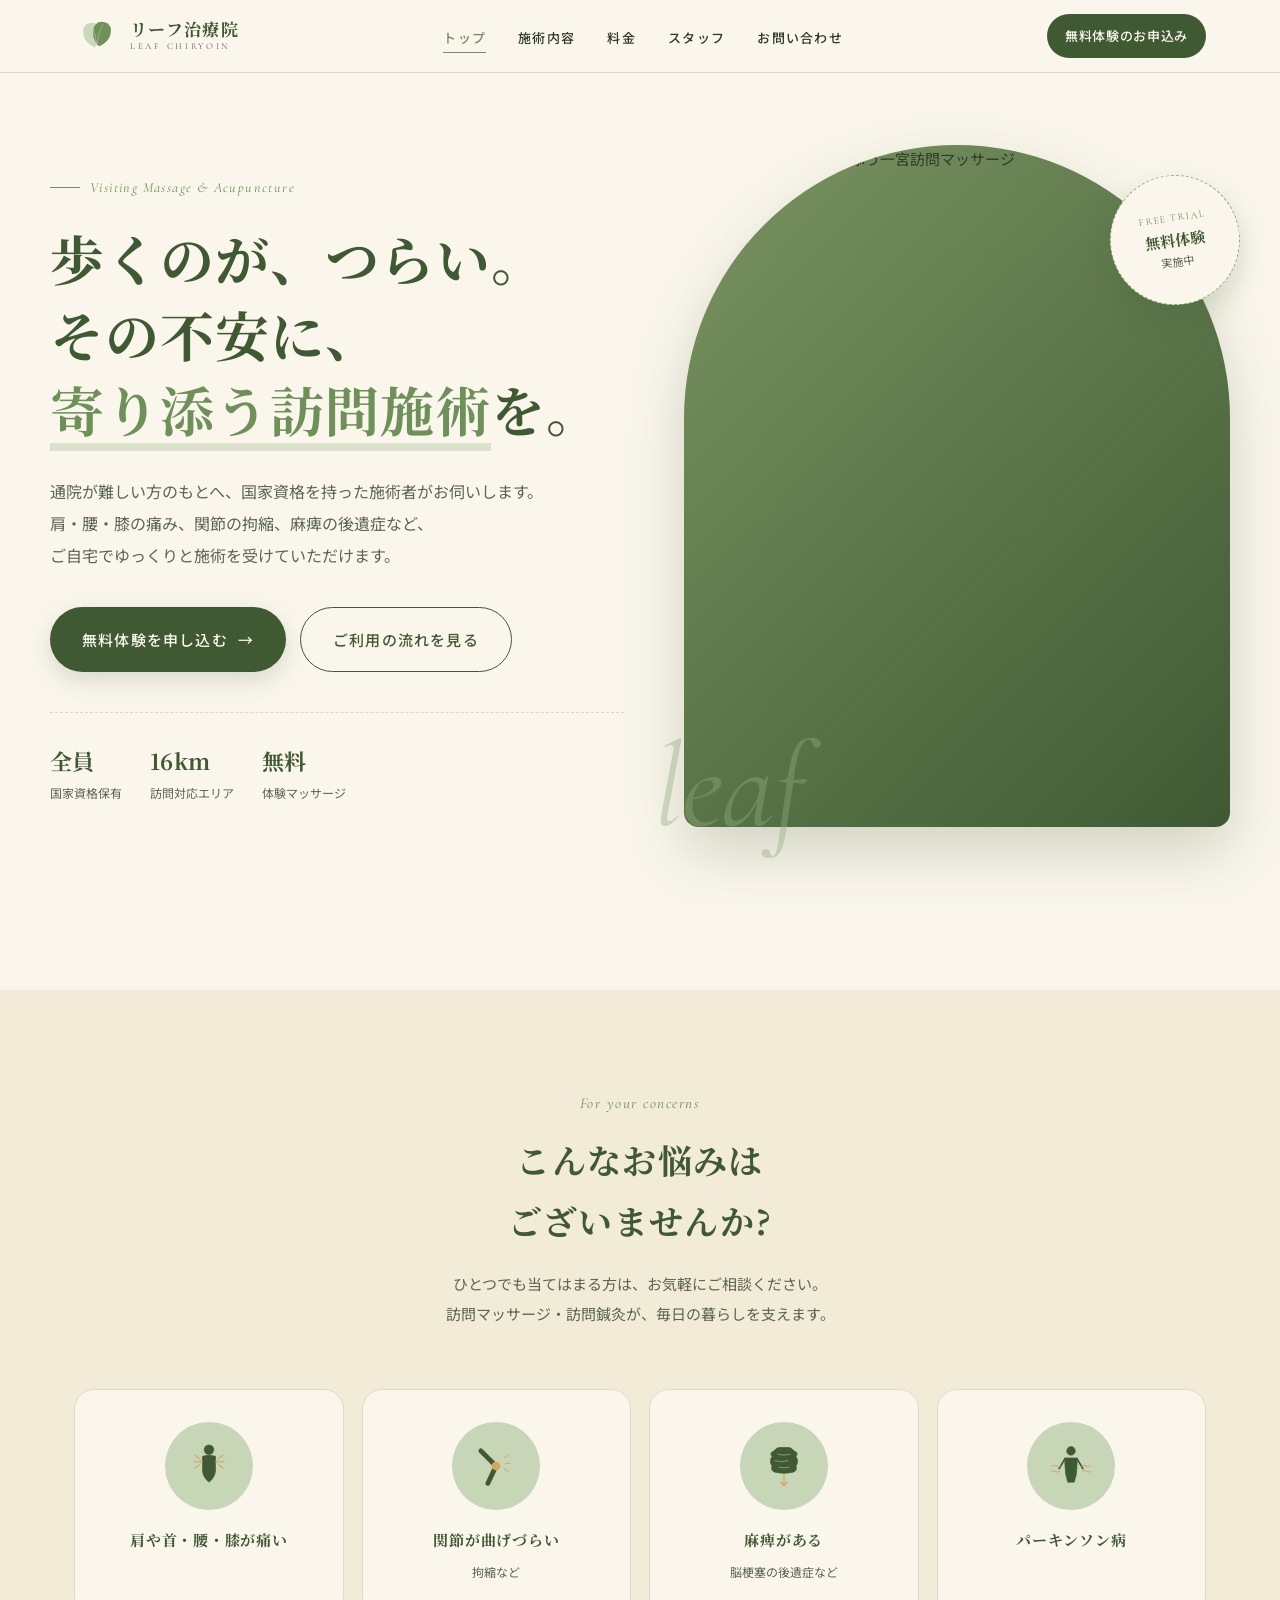
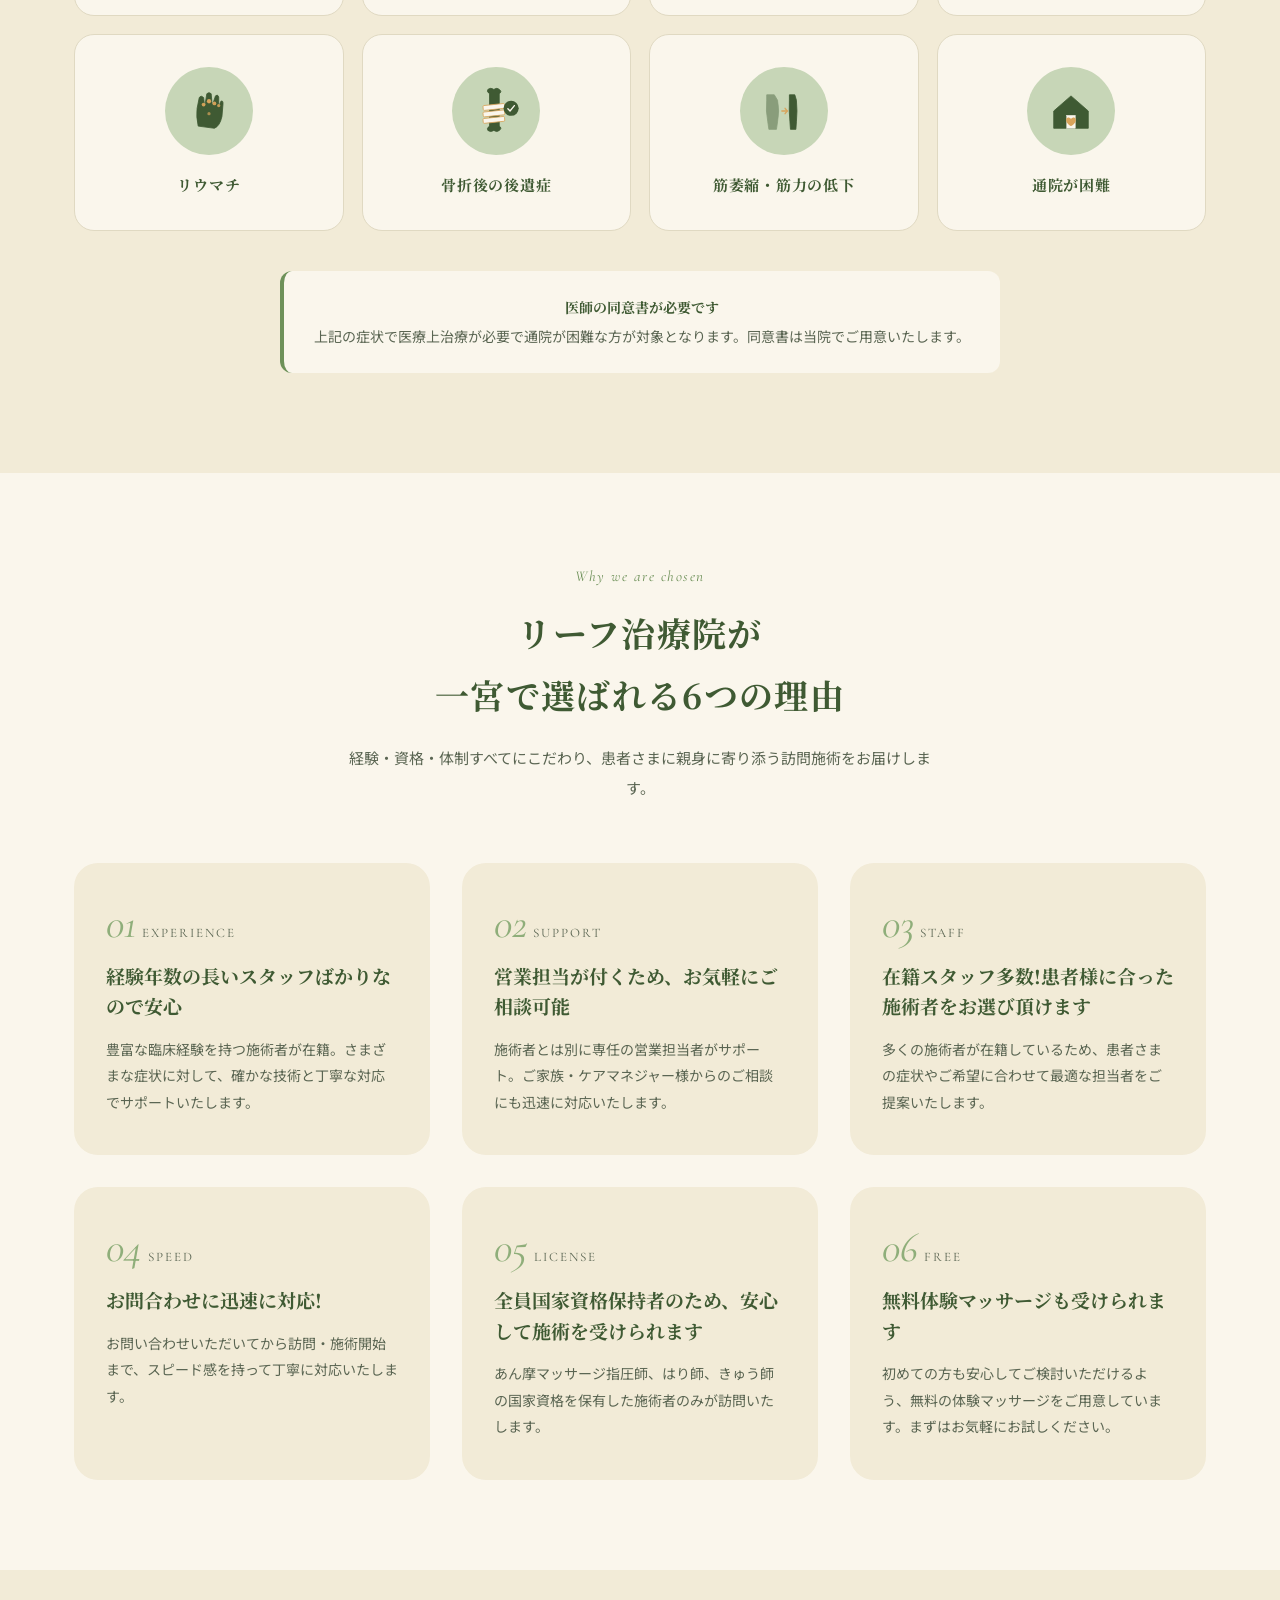
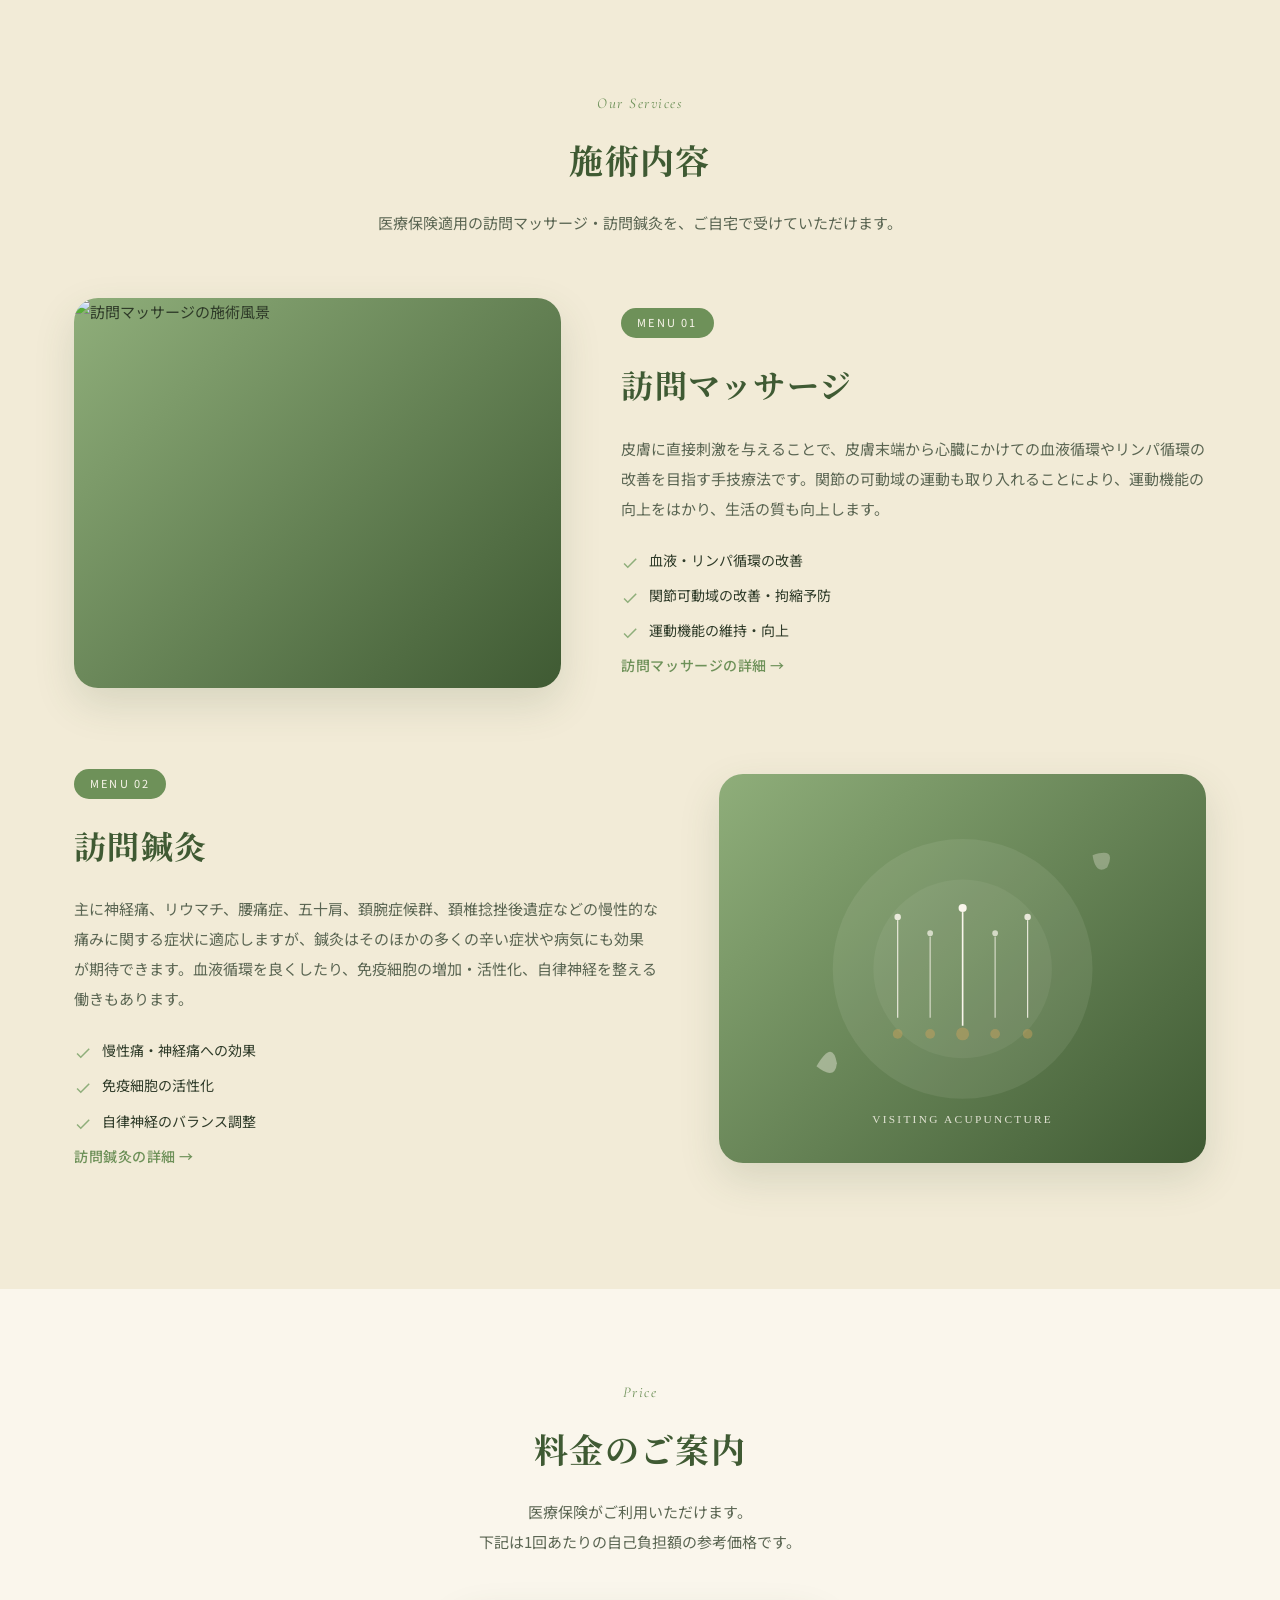
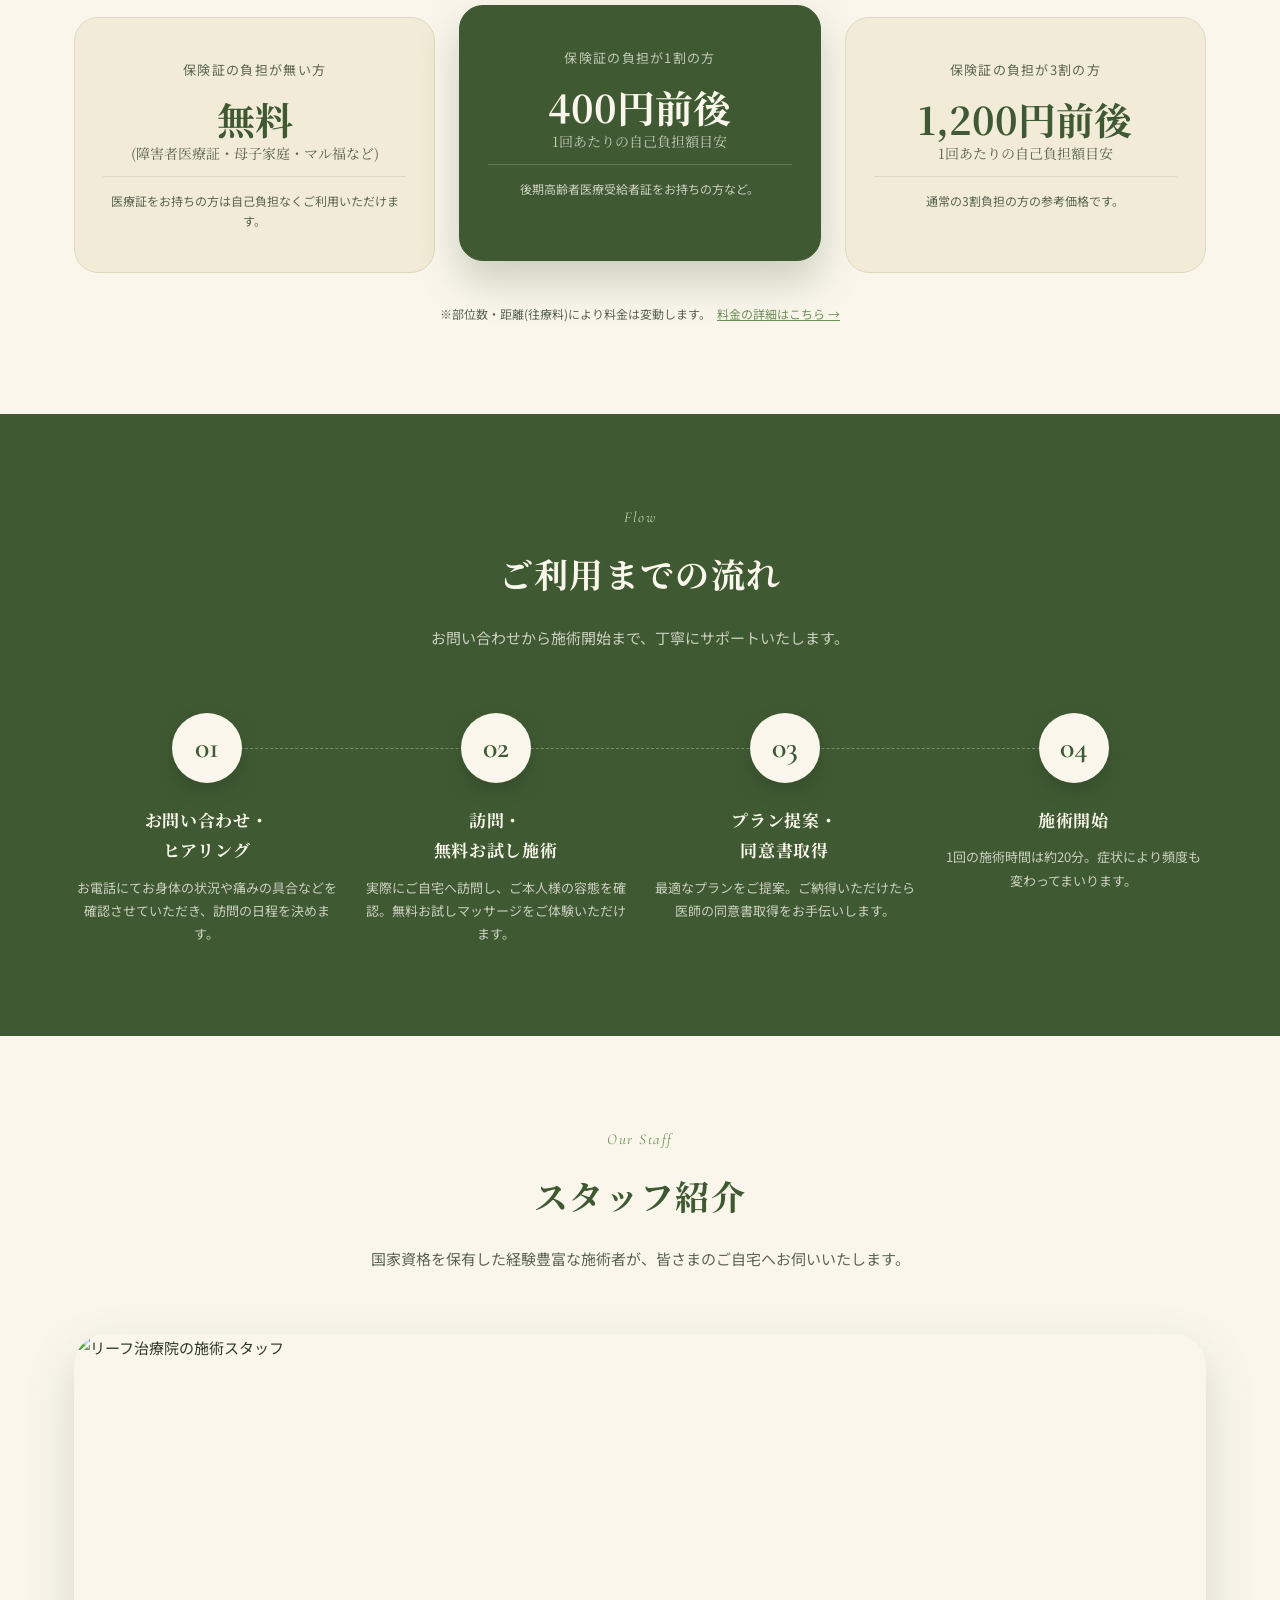
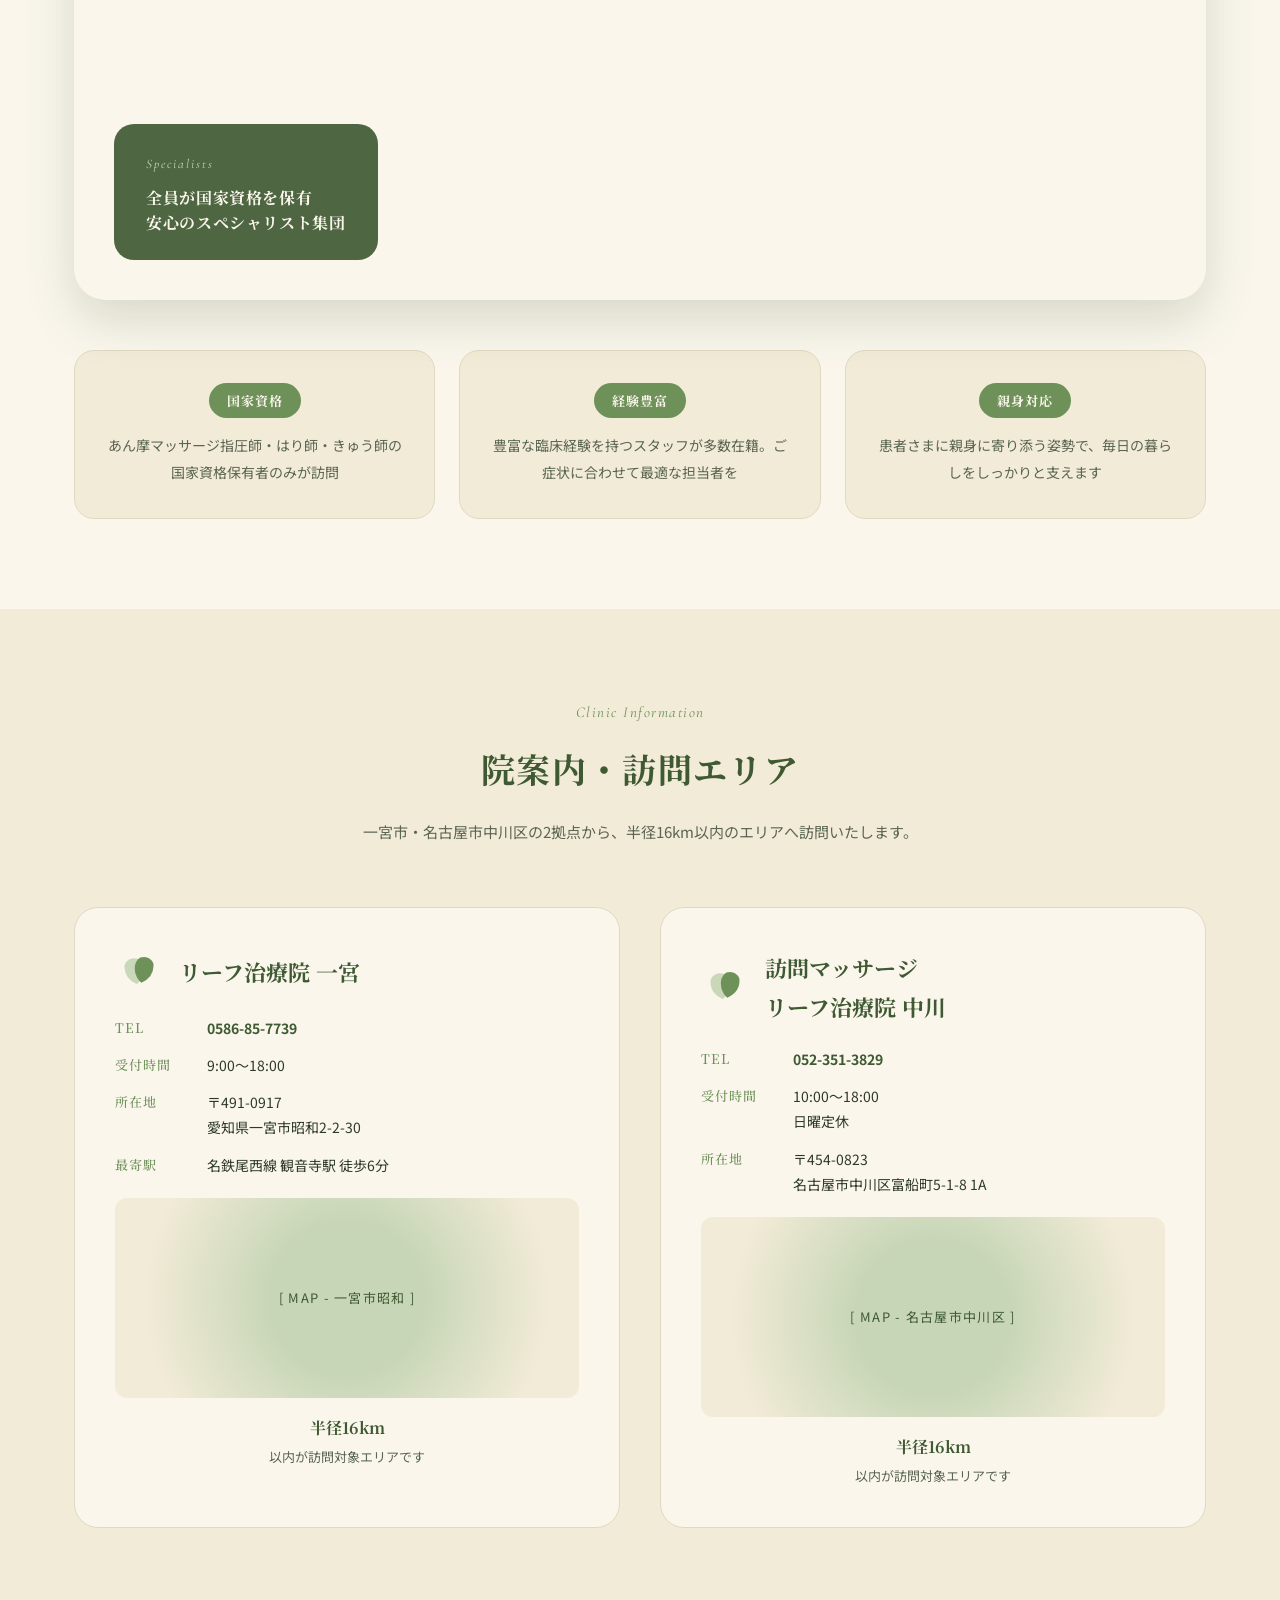
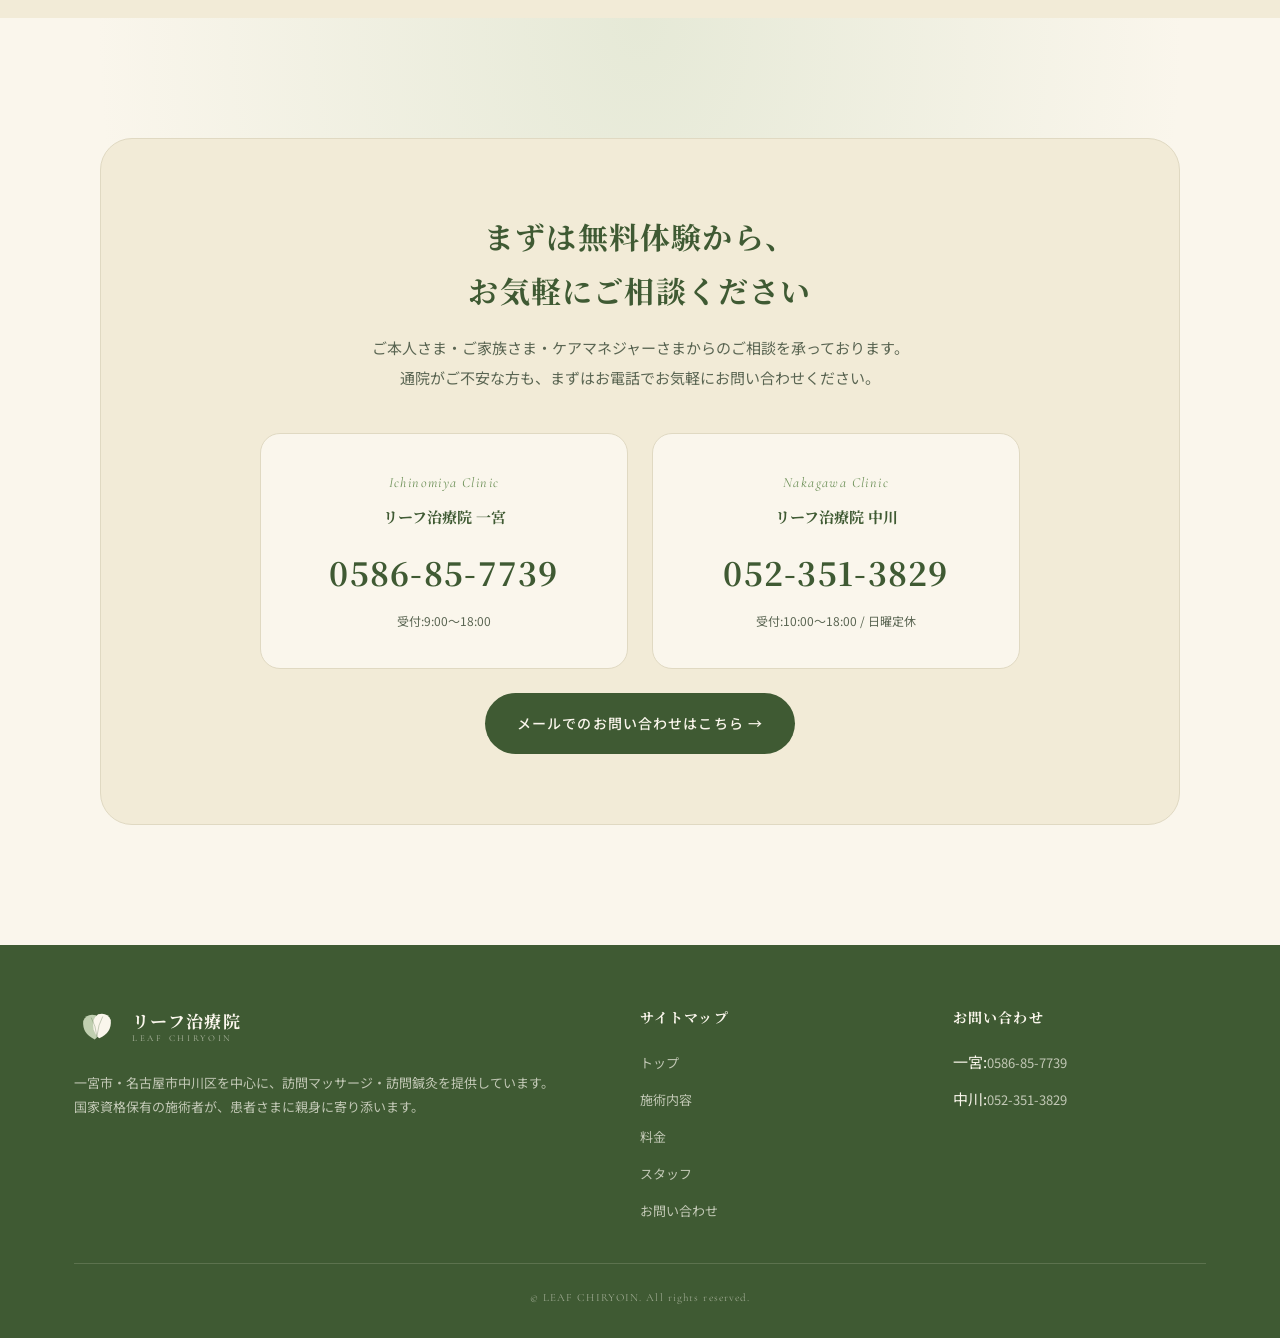
==== commit 0df696a3: "Add files via upload" ====
--- a/index.html
+++ b/index.html
@@ -60,16 +60,13 @@
   .hero-visual{position:relative}
   .hero-photo{
     width:100%;aspect-ratio:4/5;
-    background:linear-gradient(135deg,#7a9462 0%,#3f5a33 100%);
     border-radius:300px 300px 16px 16px;
     position:relative;overflow:hidden;
     box-shadow:0 24px 60px rgba(63,90,51,.22);
-  }
-  .hero-photo::after{
-    content:"院長施術風景の写真";
-    position:absolute;inset:0;
-    display:flex;align-items:center;justify-content:center;
-    color:rgba(255,255,255,.55);font-size:14px;letter-spacing:.1em;
+    background:linear-gradient(135deg,#7a9462 0%,#3f5a33 100%);
+  }
+  .hero-photo img{
+    width:100%;height:100%;object-fit:cover;display:block;
   }
   .hero-badge{
     position:absolute;top:30px;right:-10px;
@@ -106,13 +103,13 @@
   }
   .worry-card:hover{transform:translateY(-4px);border-color:var(--green)}
   .worry-icon{
-    width:60px;height:60px;margin:0 auto 16px;
+    width:88px;height:88px;margin:0 auto 16px;
     background:var(--green-soft);
     border-radius:50%;
     display:flex;align-items:center;justify-content:center;
-    font-family:'Noto Serif JP',serif;color:var(--green-deep);
-    font-size:22px;font-weight:700;
-  }
+    color:var(--green-deep);
+  }
+  .worry-icon svg{width:54px;height:54px}
   .worry-card h4{
     font-family:'Noto Serif JP',serif;font-size:15px;
     color:var(--green-deep);font-weight:700;letter-spacing:.05em;
@@ -126,6 +123,56 @@
     font-size:14px;color:var(--ink-soft);
   }
   .worries-note strong{color:var(--green-deep);display:block;margin-bottom:4px;font-family:'Noto Serif JP',serif}
+
+  /* ========== STAFF ========== */
+  .staff{background:var(--cream)}
+  .staff-photo{
+    position:relative;border-radius:32px;overflow:hidden;
+    margin:20px 0 50px;
+    aspect-ratio:16/8;
+    box-shadow:0 20px 50px rgba(63,90,51,.18);
+  }
+  .staff-photo img{width:100%;height:100%;object-fit:cover;display:block}
+  .staff-caption{
+    position:absolute;left:40px;bottom:40px;
+    background:rgba(63,90,51,.92);
+    backdrop-filter:blur(8px);
+    color:var(--cream);
+    padding:24px 32px;border-radius:20px;
+    max-width:380px;
+  }
+  .staff-tag{
+    display:inline-block;
+    font-family:'Cormorant Garamond',serif;font-style:italic;
+    font-size:13px;color:var(--green-soft);
+    letter-spacing:.15em;margin-bottom:8px;
+  }
+  .staff-caption p{
+    font-family:'Noto Serif JP',serif;font-size:16px;
+    font-weight:700;line-height:1.6;letter-spacing:.04em;
+  }
+  .staff-points{
+    display:grid;grid-template-columns:repeat(3,1fr);
+    gap:24px;margin-top:0;
+  }
+  .staff-point{
+    background:var(--cream-deep);
+    padding:32px 28px;border-radius:20px;
+    border:1px solid var(--line);
+    text-align:center;
+  }
+  .staff-point-num{
+    display:inline-block;
+    background:var(--green-mid);color:var(--cream);
+    padding:6px 18px;border-radius:999px;
+    font-family:'Noto Serif JP',serif;
+    font-size:13px;font-weight:700;letter-spacing:.08em;
+    margin-bottom:14px;
+  }
+  .staff-point p{
+    font-size:14px;color:var(--ink-soft);
+    line-height:1.9;
+  }
 
   /* ========== REASONS ========== */
   .reasons{background:var(--cream)}
@@ -170,11 +217,8 @@
     position:relative;overflow:hidden;
     box-shadow:0 16px 40px rgba(63,90,51,.15);
   }
-  .service-image::after{
-    content:"施術風景";
-    position:absolute;inset:0;
-    display:flex;align-items:center;justify-content:center;
-    color:rgba(255,255,255,.55);font-size:14px;letter-spacing:.1em;
+  .service-image img{
+    width:100%;height:100%;object-fit:cover;display:block;
   }
   .service-tag{
     display:inline-block;
@@ -320,6 +364,14 @@
   }
 
   @media(max-width:960px){
+    .staff-photo{aspect-ratio:4/3;border-radius:20px;margin:10px 0 30px}
+    .staff-caption{
+      left:16px;right:16px;bottom:16px;
+      padding:16px 20px;max-width:none;
+    }
+    .staff-caption p{font-size:13px}
+    .staff-points{grid-template-columns:1fr;gap:14px}
+    .staff-point{padding:24px}
     .hero-inner{grid-template-columns:1fr;gap:40px;padding:40px 0 80px}
     .hero h1{font-size:34px}
     .worries-grid{grid-template-columns:repeat(2,1fr)}
@@ -354,6 +406,7 @@
         <li><a href="index.html" class="current">トップ</a></li>
         <li><a href="services.html">施術内容</a></li>
         <li><a href="price.html">料金</a></li>
+        <li><a href="index.html#staff">スタッフ</a></li>
         <li><a href="contact.html">お問い合わせ</a></li>
       </ul>
     </nav>
@@ -389,7 +442,12 @@
       </div>
     </div>
     <div class="hero-visual">
-      <div class="hero-photo"></div>
+      <div class="hero-photo">
+        <picture>
+          <source srcset="images/hero.webp" type="image/webp">
+          <img src="images/hero.jpg" alt="患者さまに親身に寄り添う一宮訪問マッサージ" loading="eager">
+        </picture>
+      </div>
       <div class="hero-badge">
         <small>FREE TRIAL</small>
         <strong>無料体験</strong>
@@ -410,14 +468,130 @@
       訪問マッサージ・訪問鍼灸が、毎日の暮らしを支えます。
     </p>
     <div class="worries-grid">
-      <div class="worry-card"><div class="worry-icon">肩</div><h4>肩や首・腰・膝が痛い</h4></div>
-      <div class="worry-card"><div class="worry-icon">関</div><h4>関節が曲げづらい</h4><p>拘縮など</p></div>
-      <div class="worry-card"><div class="worry-icon">麻</div><h4>麻痺がある</h4><p>脳梗塞の後遺症など</p></div>
-      <div class="worry-card"><div class="worry-icon">P</div><h4>パーキンソン病</h4></div>
-      <div class="worry-card"><div class="worry-icon">リ</div><h4>リウマチ</h4></div>
-      <div class="worry-card"><div class="worry-icon">骨</div><h4>骨折後の後遺症</h4></div>
-      <div class="worry-card"><div class="worry-icon">筋</div><h4>筋萎縮・筋力の低下</h4></div>
-      <div class="worry-card"><div class="worry-icon">通</div><h4>通院が困難</h4></div>
+      <div class="worry-card">
+        <div class="worry-icon">
+          <svg viewBox="0 0 100 100" xmlns="http://www.w3.org/2000/svg">
+            <circle cx="50" cy="20" r="9" fill="#3F5A33" stroke="#3F5A33" stroke-width="1"/>
+            <path d="M 38 32 Q 50 28 62 32 L 62 60 Q 60 72 50 80 Q 40 72 38 60 Z" fill="#3F5A33" stroke="#3F5A33" stroke-width="1.2"/>
+            <g stroke="#D9A45B" stroke-width="2" stroke-linecap="round" fill="none">
+              <path d="M 32 36 L 24 30"/><path d="M 30 42 L 22 42"/><path d="M 32 48 L 24 54"/>
+              <path d="M 68 36 L 76 30"/><path d="M 70 42 L 78 42"/><path d="M 68 48 L 76 54"/>
+            </g>
+            <circle cx="35" cy="42" r="3.5" fill="#D9A45B" opacity="0.6"/>
+            <circle cx="65" cy="42" r="3.5" fill="#D9A45B" opacity="0.6"/>
+          </svg>
+        </div>
+        <h4>肩や首・腰・膝が痛い</h4>
+      </div>
+
+      <div class="worry-card">
+        <div class="worry-icon">
+          <svg viewBox="0 0 100 100" xmlns="http://www.w3.org/2000/svg">
+            <line x1="22" y1="22" x2="50" y2="50" stroke="#3F5A33" stroke-width="9" stroke-linecap="round"/>
+            <line x1="50" y1="50" x2="35" y2="82" stroke="#3F5A33" stroke-width="9" stroke-linecap="round"/>
+            <circle cx="50" cy="50" r="8" fill="#D9A45B"/>
+            <g stroke="#D9A45B" stroke-width="1.8" stroke-linecap="round" fill="none">
+              <path d="M 65 35 L 72 30"/><path d="M 68 45 L 76 45"/><path d="M 65 55 L 72 60"/>
+            </g>
+          </svg>
+        </div>
+        <h4>関節が曲げづらい</h4>
+        <p>拘縮など</p>
+      </div>
+
+      <div class="worry-card">
+        <div class="worry-icon">
+          <svg viewBox="0 0 100 100" xmlns="http://www.w3.org/2000/svg">
+            <path d="M 28 32 Q 22 25 32 22 Q 36 14 50 16 Q 64 14 68 22 Q 78 25 72 32 Q 78 42 72 50 Q 76 60 64 62 Q 50 65 36 62 Q 24 60 28 50 Q 22 42 28 32 Z" 
+                  fill="#3F5A33" stroke="#3F5A33" stroke-width="1.5"/>
+            <path d="M 38 28 Q 50 32 62 28 M 32 40 Q 45 44 58 40 M 40 52 Q 50 55 60 52" 
+                  fill="none" stroke="#FAF6EC" stroke-width="1.2" opacity="0.6"/>
+            <line x1="50" y1="65" x2="50" y2="86" stroke="#D9A45B" stroke-width="2.5" stroke-linecap="round" stroke-dasharray="3 2"/>
+            <path d="M 44 80 L 50 86 L 56 80" stroke="#D9A45B" stroke-width="2.5" stroke-linecap="round" stroke-linejoin="round" fill="none"/>
+          </svg>
+        </div>
+        <h4>麻痺がある</h4>
+        <p>脳梗塞の後遺症など</p>
+      </div>
+
+      <div class="worry-card">
+        <div class="worry-icon">
+          <svg viewBox="0 0 100 100" xmlns="http://www.w3.org/2000/svg">
+            <circle cx="50" cy="22" r="8" fill="#3F5A33" stroke="#3F5A33" stroke-width="1"/>
+            <path d="M 38 35 L 62 35 L 60 65 L 56 80 L 44 80 L 40 65 Z" fill="#3F5A33" stroke="#3F5A33" stroke-width="1.2"/>
+            <line x1="38" y1="38" x2="28" y2="55" stroke="#3F5A33" stroke-width="3" stroke-linecap="round"/>
+            <line x1="62" y1="38" x2="72" y2="55" stroke="#3F5A33" stroke-width="3" stroke-linecap="round"/>
+            <g stroke="#D9A45B" stroke-width="1.8" stroke-linecap="round" fill="none">
+              <path d="M 14 50 Q 18 47 22 50 Q 26 53 30 50"/>
+              <path d="M 13 60 Q 17 57 21 60 Q 25 63 29 60"/>
+              <path d="M 70 50 Q 74 47 78 50 Q 82 53 86 50"/>
+              <path d="M 71 60 Q 75 57 79 60 Q 83 63 87 60"/>
+            </g>
+          </svg>
+        </div>
+        <h4>パーキンソン病</h4>
+      </div>
+
+      <div class="worry-card">
+        <div class="worry-icon">
+          <svg viewBox="0 0 100 100" xmlns="http://www.w3.org/2000/svg">
+            <path d="M 30 78 Q 26 60 28 45 L 32 25 Q 35 20 40 25 L 42 42 L 46 18 Q 50 14 54 18 L 56 40 L 62 22 Q 66 18 68 24 L 68 42 L 72 32 Q 76 30 76 36 L 74 60 Q 70 78 60 82 Z" 
+                  fill="#3F5A33" stroke="#3F5A33" stroke-width="1.5"/>
+            <circle cx="40" cy="38" r="3.5" fill="#D9A45B" opacity="0.95"/>
+            <circle cx="50" cy="32" r="4" fill="#D9A45B"/>
+            <circle cx="60" cy="36" r="3.5" fill="#D9A45B" opacity="0.95"/>
+            <circle cx="68" cy="40" r="3" fill="#D9A45B" opacity="0.85"/>
+            <circle cx="50" cy="55" r="3" fill="#D9A45B" opacity="0.7"/>
+          </svg>
+        </div>
+        <h4>リウマチ</h4>
+      </div>
+
+      <div class="worry-card">
+        <div class="worry-icon">
+          <svg viewBox="0 0 100 100" xmlns="http://www.w3.org/2000/svg">
+            <g fill="#3F5A33" stroke="#3F5A33" stroke-width="1.5" stroke-linejoin="round">
+              <path d="M 38 18 Q 32 14 35 10 Q 40 6 46 10 Q 52 6 56 10 Q 62 14 56 18 L 56 78 Q 62 82 56 86 Q 52 90 46 86 Q 40 90 35 86 Q 32 82 38 78 Z"/>
+            </g>
+            <g fill="#FAF6EC" stroke="#D9A45B" stroke-width="1.5" stroke-linejoin="round">
+              <rect x="26" y="38" width="40" height="9" rx="2" transform="rotate(-6 46 42)"/>
+              <rect x="26" y="50" width="40" height="9" rx="2" transform="rotate(-6 46 54)"/>
+              <rect x="26" y="62" width="40" height="9" rx="2" transform="rotate(-6 46 66)"/>
+            </g>
+            <circle cx="78" cy="45" r="14" fill="#3F5A33"/>
+            <path d="M 72 46 L 76 50 L 84 40" stroke="#FAF6EC" stroke-width="2.5" stroke-linecap="round" stroke-linejoin="round" fill="none"/>
+          </svg>
+        </div>
+        <h4>骨折後の後遺症</h4>
+      </div>
+
+      <div class="worry-card">
+        <div class="worry-icon">
+          <svg viewBox="0 0 100 100" xmlns="http://www.w3.org/2000/svg">
+            <g fill="#3F5A33" stroke="#3F5A33" stroke-width="1.5" opacity="0.45">
+              <path d="M 18 20 L 32 20 L 38 30 Q 42 50 38 70 L 36 84 L 22 84 L 20 70 Q 16 50 18 30 Z"/>
+            </g>
+            <g fill="#3F5A33" stroke="#3F5A33" stroke-width="1.5">
+              <path d="M 60 20 L 70 20 L 73 30 Q 75 50 73 70 L 72 84 L 62 84 L 61 70 Q 59 50 60 30 Z"/>
+            </g>
+            <line x1="46" y1="50" x2="56" y2="50" stroke="#D9A45B" stroke-width="2.5" stroke-linecap="round"/>
+            <path d="M 52 45 L 56 50 L 52 55" stroke="#D9A45B" stroke-width="2.5" stroke-linecap="round" stroke-linejoin="round" fill="none"/>
+          </svg>
+        </div>
+        <h4>筋萎縮・筋力の低下</h4>
+      </div>
+
+      <div class="worry-card">
+        <div class="worry-icon">
+          <svg viewBox="0 0 100 100" xmlns="http://www.w3.org/2000/svg">
+            <path d="M 18 50 L 50 22 L 82 50 L 82 82 L 18 82 Z" fill="#3F5A33" stroke="#3F5A33" stroke-width="1.5"/>
+            <rect x="42" y="58" width="16" height="24" fill="#FAF6EC" stroke="#FAF6EC" stroke-width="0.8"/>
+            <circle cx="55" cy="70" r="1" fill="#3F5A33"/>
+            <path d="M 50 65 C 47 61 41 61 41 67 C 41 73 50 78 50 78 C 50 78 59 73 59 67 C 59 61 53 61 50 65 Z" fill="#D9A45B"/>
+          </svg>
+        </div>
+        <h4>通院が困難</h4>
+      </div>
     </div>
     <div class="worries-note">
       <strong>医師の同意書が必要です</strong>
@@ -475,7 +649,12 @@
     <p class="section-lead">医療保険適用の訪問マッサージ・訪問鍼灸を、ご自宅で受けていただけます。</p>
 
     <div class="service-block">
-      <div class="service-image"></div>
+      <div class="service-image">
+        <picture>
+          <source srcset="images/service-massage.webp" type="image/webp">
+          <img src="images/service-massage.jpg" alt="訪問マッサージの施術風景" loading="lazy">
+        </picture>
+      </div>
       <div>
         <span class="service-tag">MENU 01</span>
         <h3>訪問マッサージ</h3>
@@ -501,7 +680,50 @@
         </ul>
         <a href="services.html#acupuncture" class="service-link">訪問鍼灸の詳細 →</a>
       </div>
-      <div class="service-image"></div>
+      <div class="service-image" style="background:linear-gradient(135deg,#8FAE7A 0%,#3F5A33 100%);">
+        <svg viewBox="0 0 600 480" xmlns="http://www.w3.org/2000/svg" style="width:100%;height:100%" preserveAspectRatio="xMidYMid meet">
+          <!-- 装飾的な円形 -->
+          <circle cx="300" cy="240" r="160" fill="rgba(250,246,236,0.08)"/>
+          <circle cx="300" cy="240" r="110" fill="rgba(250,246,236,0.06)"/>
+          <!-- 鍼のシンボル -->
+          <g transform="translate(220 180)">
+            <line x1="0" y1="0" x2="0" y2="120" stroke="#FAF6EC" stroke-width="1.5" opacity="0.85"/>
+            <circle cx="0" cy="-4" r="4" fill="#FAF6EC" opacity="0.85"/>
+          </g>
+          <g transform="translate(260 200)">
+            <line x1="0" y1="0" x2="0" y2="100" stroke="#FAF6EC" stroke-width="1.5" opacity="0.7"/>
+            <circle cx="0" cy="-4" r="3.5" fill="#FAF6EC" opacity="0.7"/>
+          </g>
+          <g transform="translate(300 170)">
+            <line x1="0" y1="0" x2="0" y2="140" stroke="#FAF6EC" stroke-width="2" opacity="1"/>
+            <circle cx="0" cy="-5" r="5" fill="#FAF6EC"/>
+          </g>
+          <g transform="translate(340 200)">
+            <line x1="0" y1="0" x2="0" y2="100" stroke="#FAF6EC" stroke-width="1.5" opacity="0.7"/>
+            <circle cx="0" cy="-4" r="3.5" fill="#FAF6EC" opacity="0.7"/>
+          </g>
+          <g transform="translate(380 180)">
+            <line x1="0" y1="0" x2="0" y2="120" stroke="#FAF6EC" stroke-width="1.5" opacity="0.85"/>
+            <circle cx="0" cy="-4" r="4" fill="#FAF6EC" opacity="0.85"/>
+          </g>
+          <!-- ツボ(円)の表現 -->
+          <g fill="rgba(217,164,91,0.4)">
+            <circle cx="220" cy="320" r="6"/>
+            <circle cx="260" cy="320" r="6"/>
+            <circle cx="300" cy="320" r="8"/>
+            <circle cx="340" cy="320" r="6"/>
+            <circle cx="380" cy="320" r="6"/>
+          </g>
+          <!-- 葉のアクセント -->
+          <g transform="translate(120 360) rotate(-20)" opacity="0.4">
+            <path d="M 0 0 Q 30 -25 25 5 Q 15 25 0 0 Z" fill="#FAF6EC"/>
+          </g>
+          <g transform="translate(460 100) rotate(20)" opacity="0.3">
+            <path d="M 0 0 Q 25 -20 22 8 Q 12 22 0 0 Z" fill="#FAF6EC"/>
+          </g>
+          <text x="300" y="430" text-anchor="middle" fill="#FAF6EC" font-family="serif" font-size="14" letter-spacing="0.2em" opacity="0.85">VISITING ACUPUNCTURE</text>
+        </svg>
+      </div>
     </div>
   </div>
 </section>
@@ -563,6 +785,39 @@
         <div class="flow-num">04</div>
         <h4>施術開始</h4>
         <p>1回の施術時間は約20分。症状により頻度も変わってまいります。</p>
+      </div>
+    </div>
+  </div>
+</section>
+
+<!-- STAFF -->
+<section class="staff" id="staff">
+  <div class="container">
+    <div class="section-eyebrow">Our Staff</div>
+    <h2 class="section-title">スタッフ紹介</h2>
+    <p class="section-lead">国家資格を保有した経験豊富な施術者が、皆さまのご自宅へお伺いいたします。</p>
+    <div class="staff-photo">
+      <picture>
+        <source srcset="images/team.webp" type="image/webp">
+        <img src="images/team.jpg" alt="リーフ治療院の施術スタッフ" loading="lazy">
+      </picture>
+      <div class="staff-caption">
+        <span class="staff-tag">Specialists</span>
+        <p>全員が国家資格を保有<br>安心のスペシャリスト集団</p>
+      </div>
+    </div>
+    <div class="staff-points">
+      <div class="staff-point">
+        <div class="staff-point-num">国家資格</div>
+        <p>あん摩マッサージ指圧師・はり師・きゅう師の国家資格保有者のみが訪問</p>
+      </div>
+      <div class="staff-point">
+        <div class="staff-point-num">経験豊富</div>
+        <p>豊富な臨床経験を持つスタッフが多数在籍。ご症状に合わせて最適な担当者を</p>
+      </div>
+      <div class="staff-point">
+        <div class="staff-point-num">親身対応</div>
+        <p>患者さまに親身に寄り添う姿勢で、毎日の暮らしをしっかりと支えます</p>
       </div>
     </div>
   </div>
@@ -665,6 +920,7 @@
           <li><a href="index.html">トップ</a></li>
           <li><a href="services.html">施術内容</a></li>
           <li><a href="price.html">料金</a></li>
+          <li><a href="index.html#staff">スタッフ</a></li>
           <li><a href="contact.html">お問い合わせ</a></li>
         </ul>
       </div>
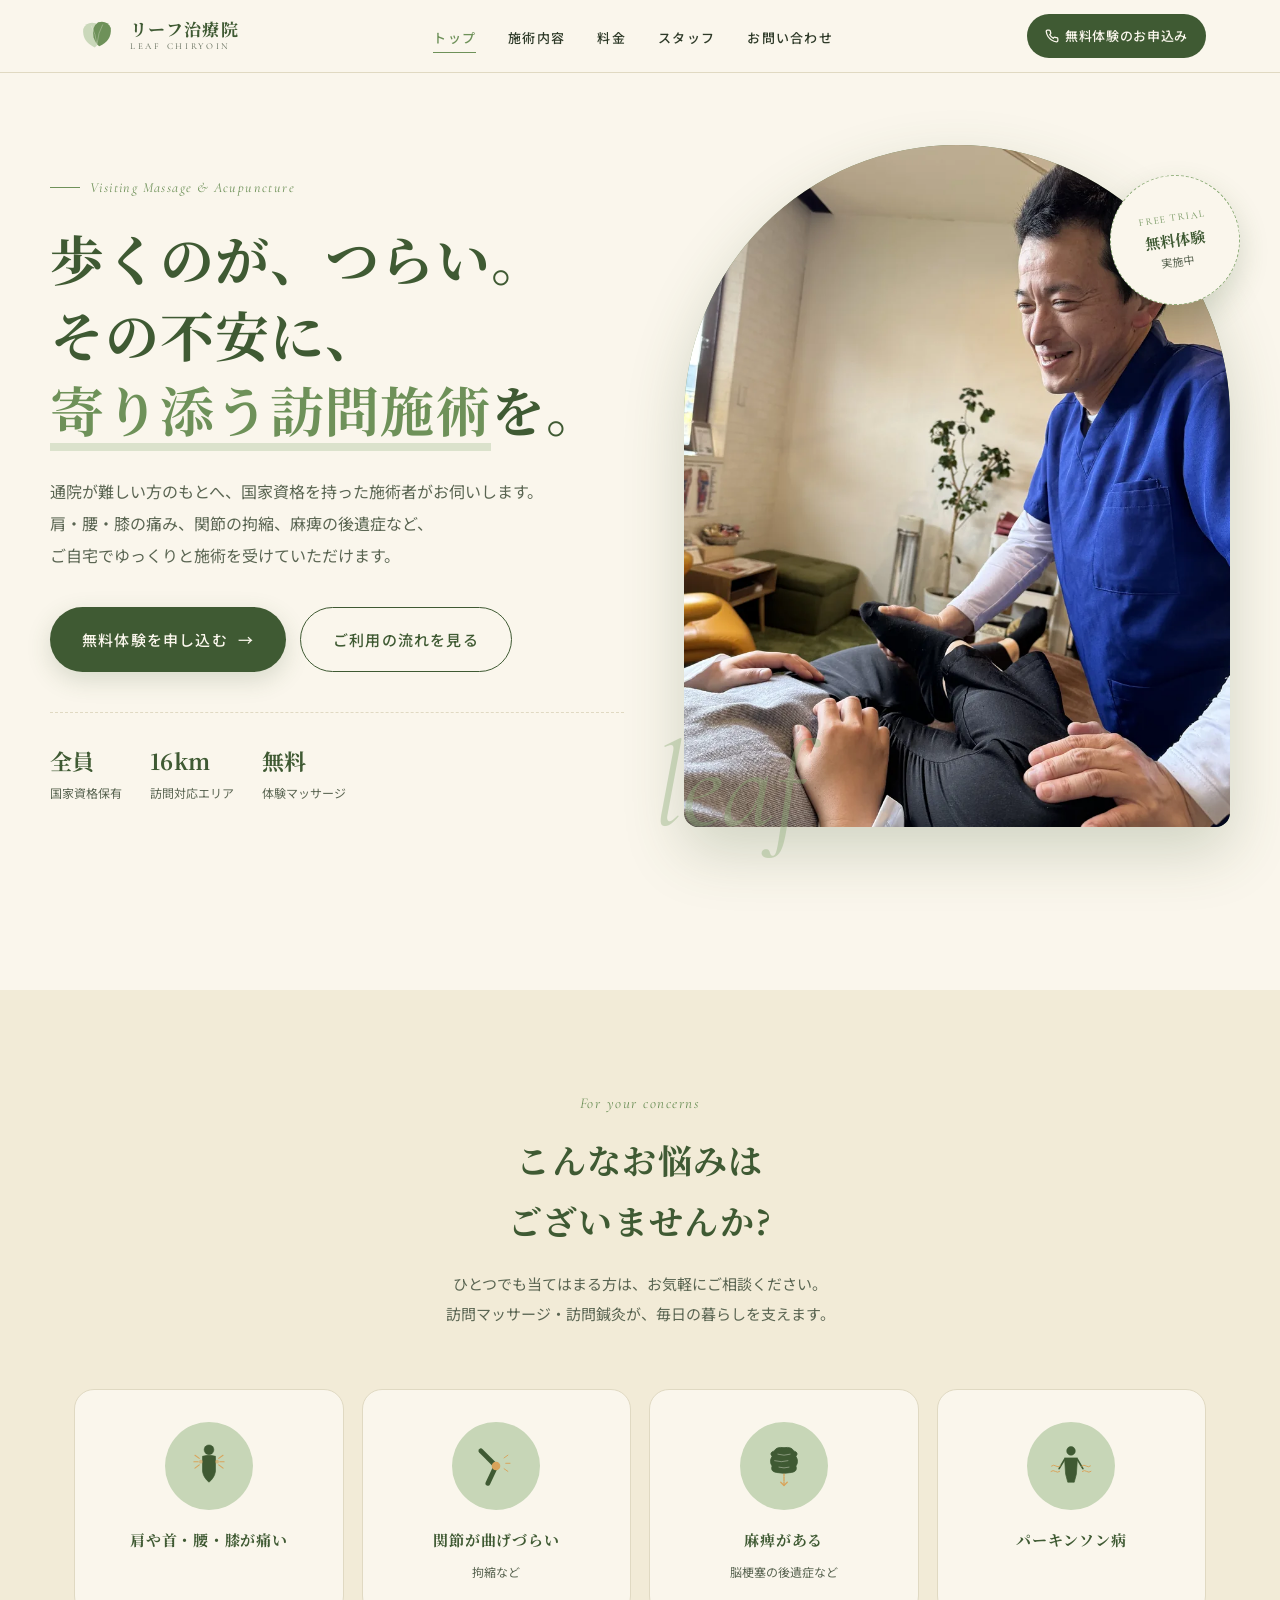
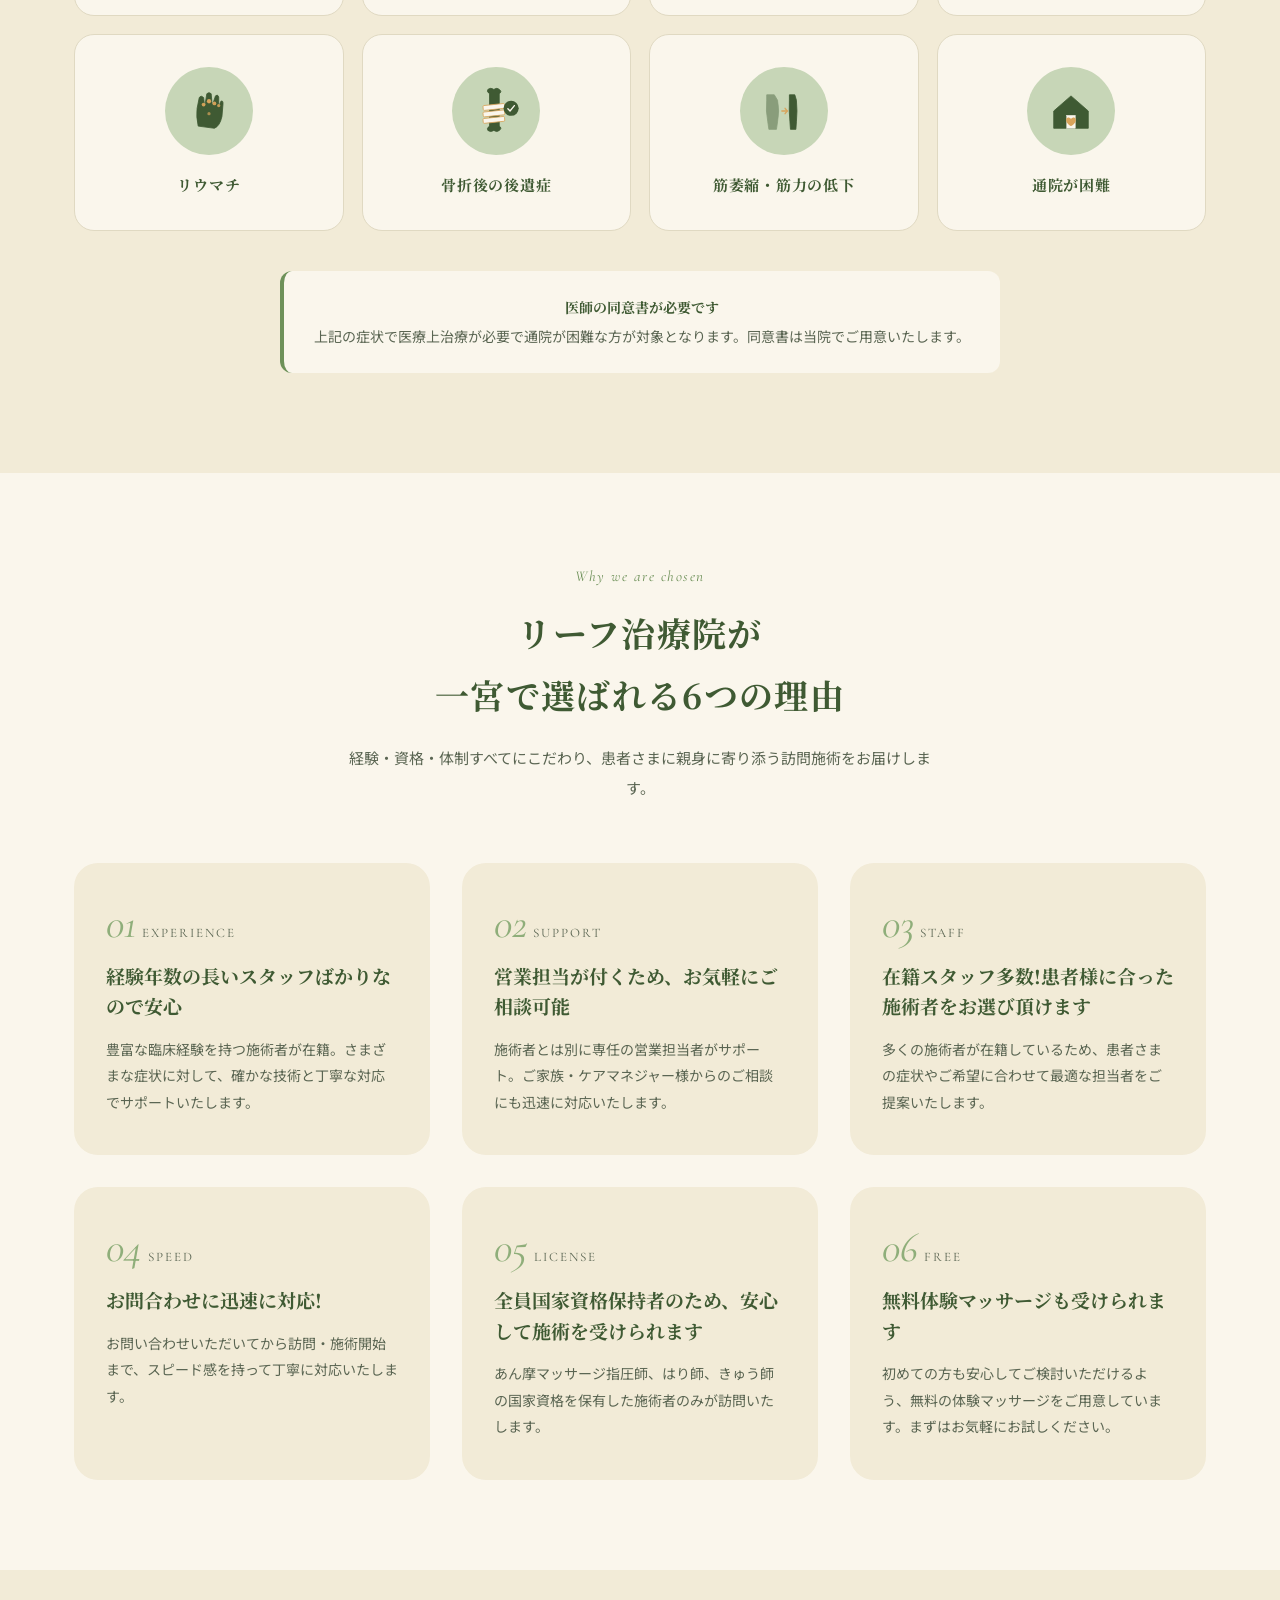
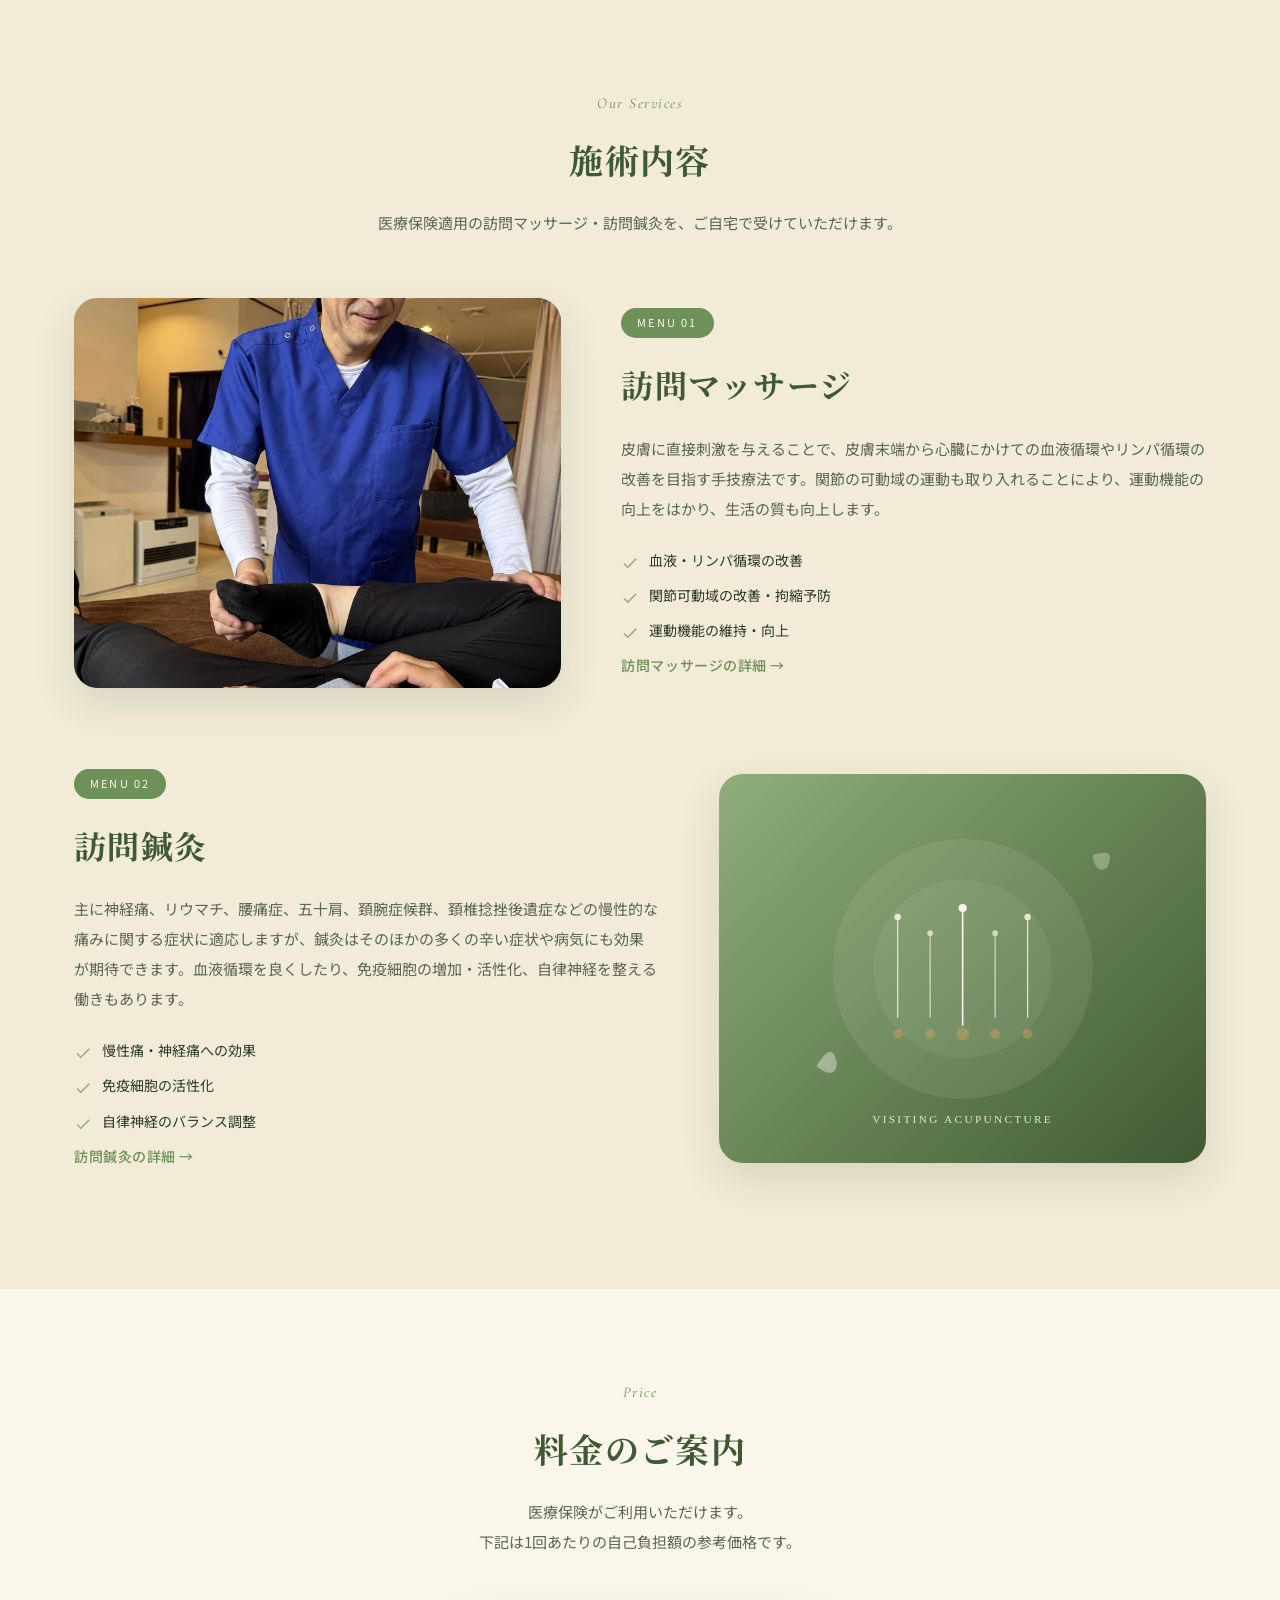
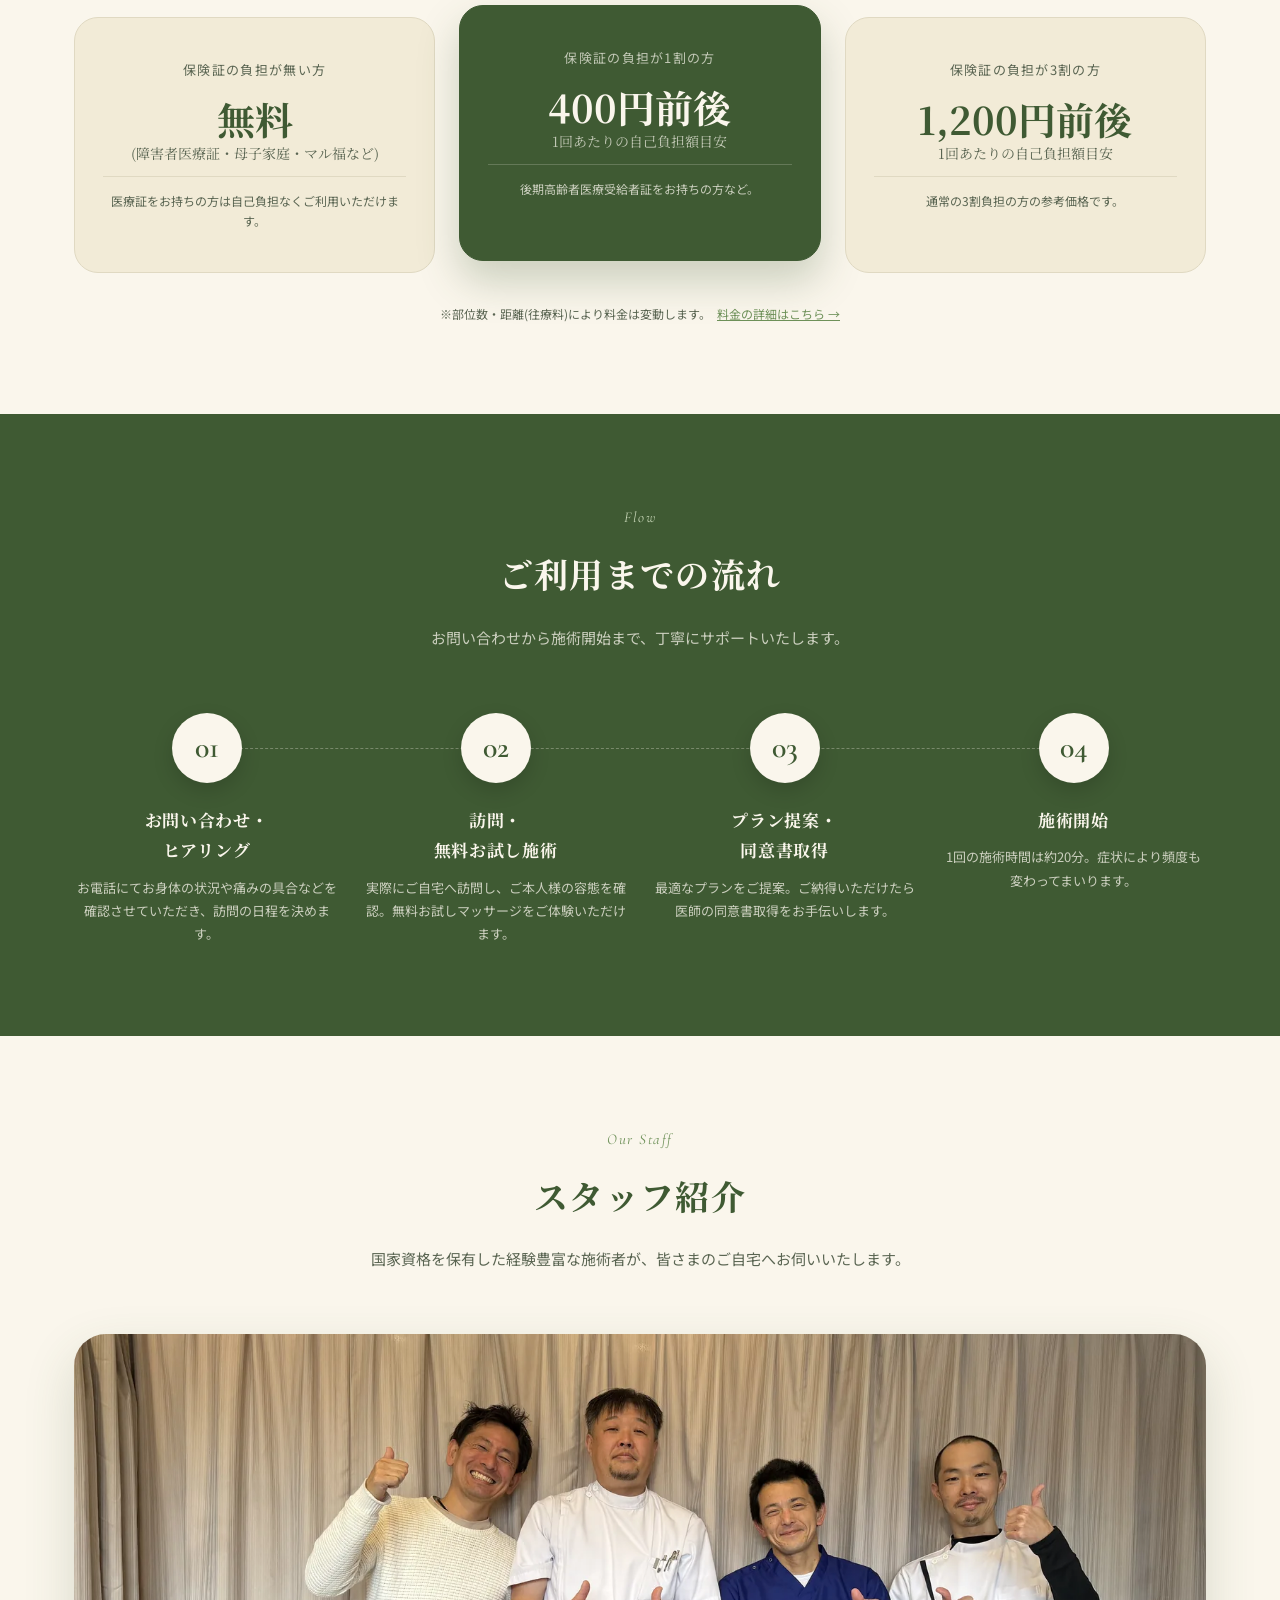
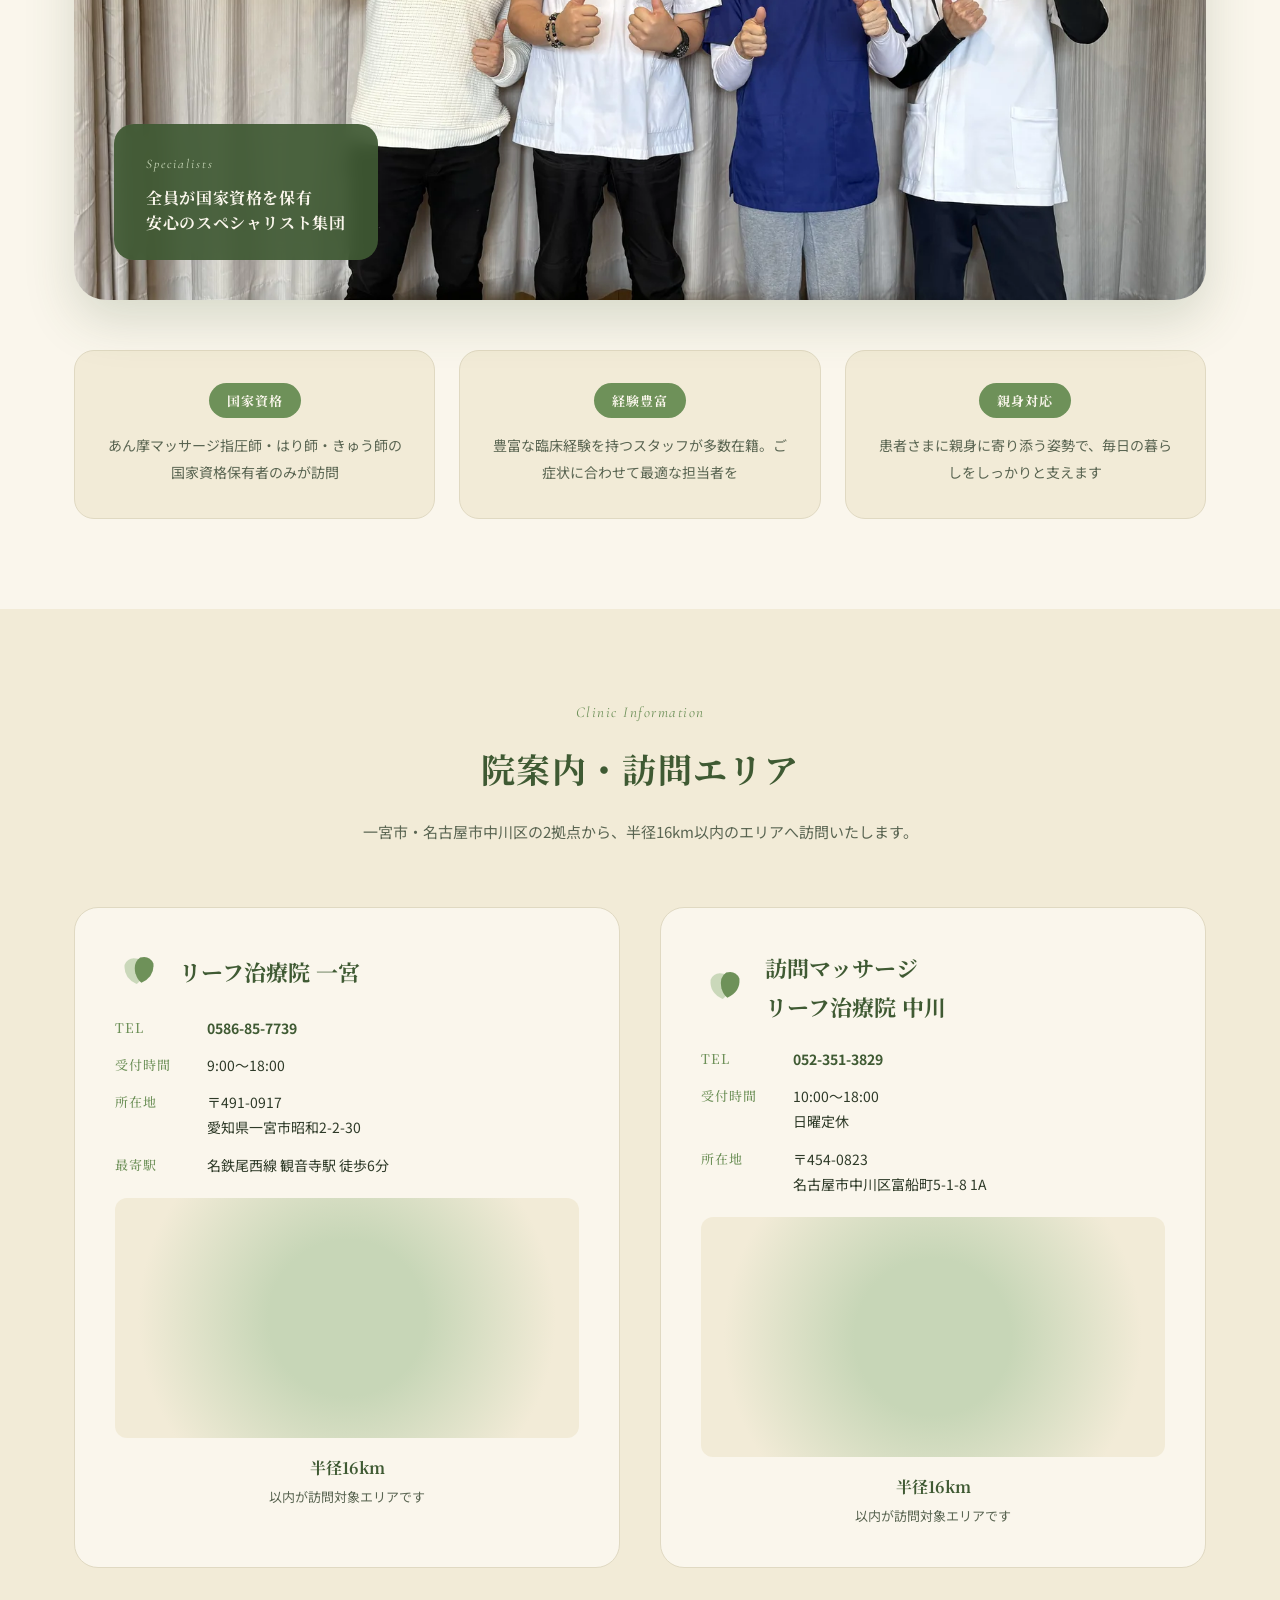
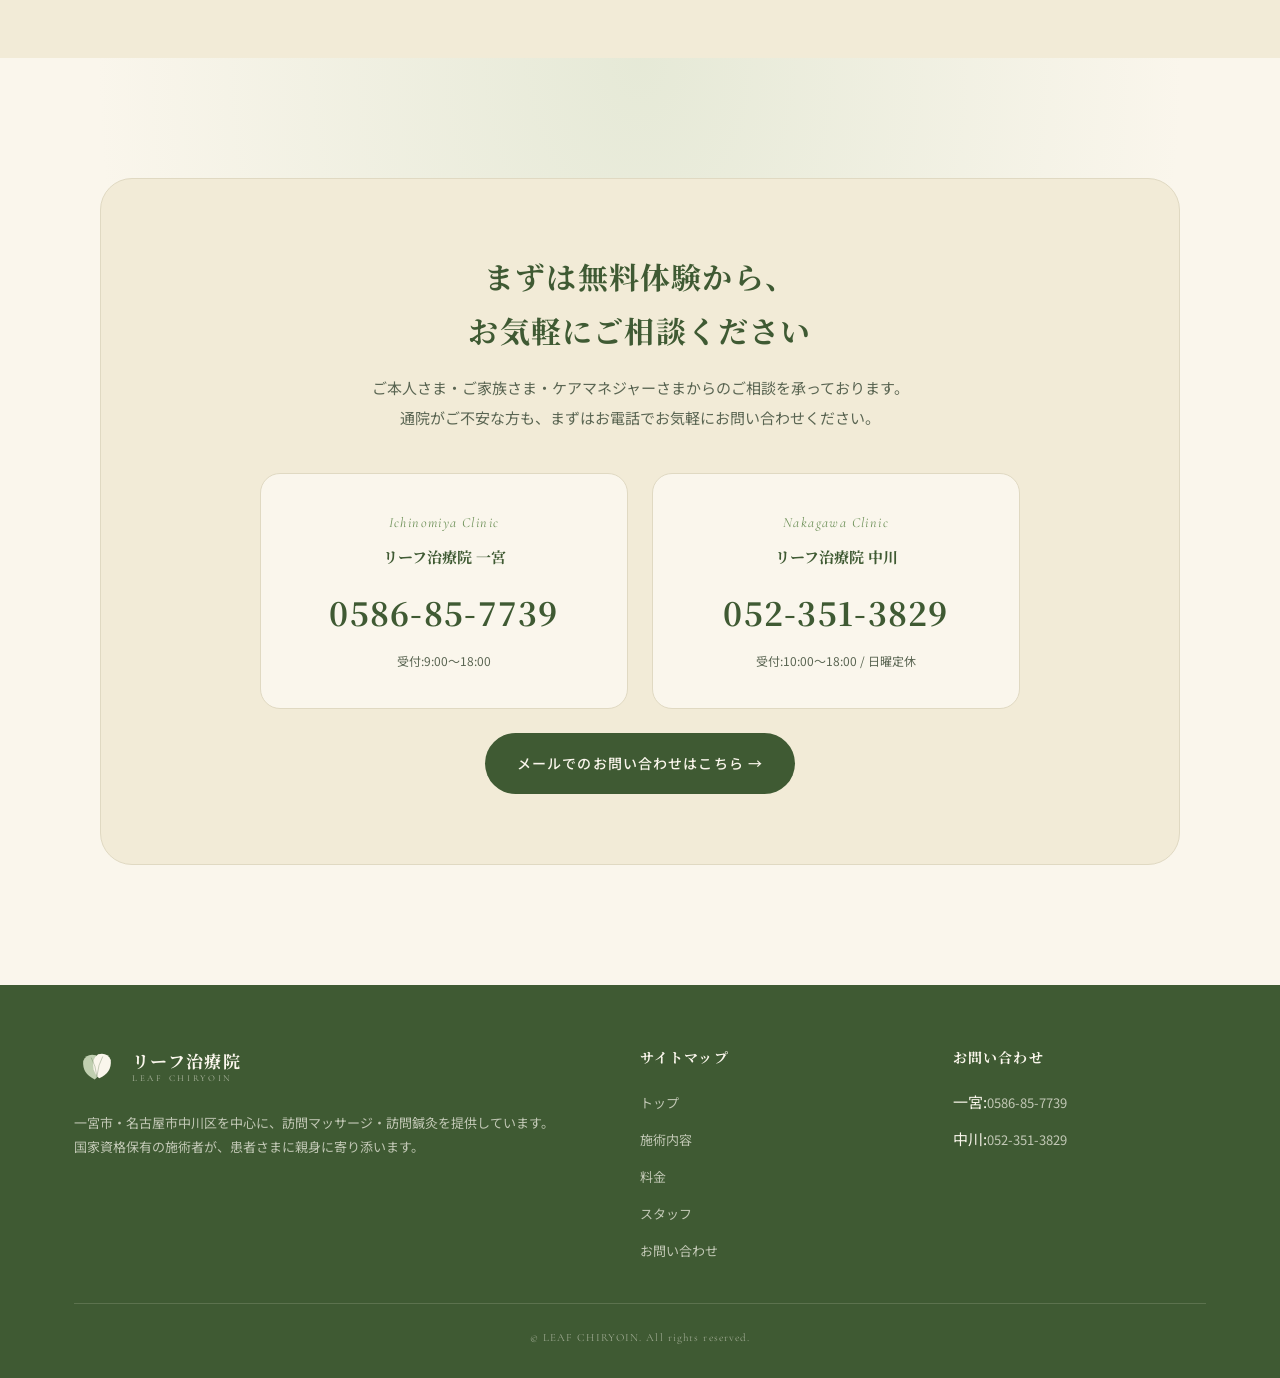
==== commit f7f02009: "Add files via upload" ====
--- a/index.html
+++ b/index.html
@@ -349,10 +349,11 @@
   .area-info-row dd{color:var(--ink)}
   .area-info-row dd a{color:var(--green-deep);font-weight:700;text-decoration:none}
   .area-map{
-    height:200px;
-    border-radius:12px;display:flex;align-items:center;justify-content:center;
-    color:var(--green-deep);font-size:13px;letter-spacing:.1em;
+    height:240px;border-radius:12px;overflow:hidden;
     background:radial-gradient(circle at center,var(--green-soft) 30%,var(--cream-deep) 80%);
+  }
+  .area-map iframe{
+    width:100%;height:100%;border:0;display:block;
   }
   .area-radius{
     margin-top:16px;text-align:center;
@@ -364,26 +365,169 @@
   }
 
   @media(max-width:960px){
-    .staff-photo{aspect-ratio:4/3;border-radius:20px;margin:10px 0 30px}
+    /* === コンテナ・余白 === */
+    .container{padding:0 18px}
+
+    /* === HERO === */
+    .hero{padding-top:64px}
+    .hero-inner{
+      grid-template-columns:1fr;
+      gap:24px;
+      padding:24px 0 50px;
+      min-height:auto;
+    }
+    .hero-visual{order:-1;margin:0 -18px}
+    .hero-photo{
+      aspect-ratio:4/3;
+      border-radius:0 0 24px 24px;
+    }
+    .hero-badge{
+      width:96px;height:96px;
+      top:auto;bottom:-30px;right:14px;
+    }
+    .hero-badge small{font-size:8px}
+    .hero-badge strong{font-size:12px}
+    .hero-badge span{font-size:9px}
+    .hero-leaf{display:none}
+    .hero-eyebrow{font-size:11px;margin-bottom:14px}
+    .hero h1{
+      font-size:26px;line-height:1.5;
+      margin-bottom:18px;letter-spacing:.01em;
+    }
+    .hero h1 .accent::after{height:6px;bottom:-2px}
+    .hero-lead{
+      font-size:14px;line-height:1.9;
+      margin-bottom:24px;
+    }
+    .hero-lead br{display:none}
+    .hero-cta-group{gap:10px;margin-bottom:28px;flex-direction:column}
+    .hero-cta-group .btn-primary,
+    .hero-cta-group .btn-secondary{
+      width:100%;justify-content:center;
+      padding:16px 20px;font-size:14px;
+    }
+    .hero-trust{
+      gap:12px;padding-top:20px;
+      justify-content:space-between;
+    }
+    .trust-item{font-size:10px;flex:1;text-align:center}
+    .trust-item strong{font-size:16px}
+
+    /* === セクション全般 === */
+    section{padding:50px 0}
+    .section-eyebrow{font-size:12px}
+    .section-title{font-size:22px;line-height:1.6;letter-spacing:.02em}
+    .section-lead{
+      font-size:13px;line-height:1.9;margin-bottom:36px;
+    }
+    .section-lead br{display:none}
+
+    /* === 悩み === */
+    .worries{padding:50px 0}
+    .worries-grid{grid-template-columns:repeat(2,1fr);gap:12px;margin-top:30px}
+    .worry-card{padding:20px 12px}
+    .worry-icon{width:64px;height:64px;margin-bottom:10px}
+    .worry-icon svg{width:40px;height:40px}
+    .worry-card h4{font-size:13px;line-height:1.4}
+    .worry-card p{font-size:11px}
+    .worries-note{
+      margin-top:24px;padding:16px 18px;
+      font-size:13px;line-height:1.8;border-radius:10px;
+    }
+
+    /* === 選ばれる理由 === */
+    .reasons-grid{grid-template-columns:1fr;gap:14px;margin-top:30px}
+    .reason-card{padding:28px 22px;border-radius:18px}
+    .reason-num{font-size:32px;margin-bottom:10px}
+    .reason-num small{font-size:11px}
+    .reason-card h3{font-size:16px;margin-bottom:10px}
+    .reason-card p{font-size:13px}
+
+    /* === 施術内容 === */
+    .services{padding:60px 0}
+    .service-block,.service-block.reverse{
+      grid-template-columns:1fr;gap:20px;margin-bottom:50px;
+    }
+    .service-block.reverse .service-image{order:0}
+    .service-image{aspect-ratio:4/3}
+    .service-tag{font-size:10px;padding:4px 12px;margin-bottom:12px}
+    .service-block h3{font-size:22px;margin-bottom:14px}
+    .service-block p{font-size:13px;line-height:1.9;margin-bottom:14px}
+    .service-features li{font-size:13px}
+
+    /* === 料金 === */
+    .price-cards{grid-template-columns:1fr;gap:14px;margin-top:30px}
+    .price-card{padding:30px 22px;border-radius:18px}
+    .price-card.featured{transform:none}
+    .price-burden{font-size:12px;margin-bottom:10px}
+    .price-amount{font-size:30px}
+    .price-amount small{font-size:11px}
+    .price-target{font-size:11px}
+
+    /* === ご利用の流れ === */
+    .flow{padding:60px 0}
+    .flow-steps{grid-template-columns:repeat(2,1fr);gap:24px;margin-top:30px}
+    .flow-line{display:none}
+    .flow-num{width:54px;height:54px;font-size:22px;margin-bottom:14px}
+    .flow-step h4{font-size:14px;line-height:1.5}
+    .flow-step p{font-size:11px;line-height:1.7}
+
+    /* === スタッフ紹介 === */
+    .staff-photo{aspect-ratio:4/3;border-radius:18px;margin:10px 0 24px}
     .staff-caption{
-      left:16px;right:16px;bottom:16px;
-      padding:16px 20px;max-width:none;
+      left:12px;right:12px;bottom:12px;
+      padding:12px 16px;max-width:none;border-radius:12px;
     }
-    .staff-caption p{font-size:13px}
-    .staff-points{grid-template-columns:1fr;gap:14px}
-    .staff-point{padding:24px}
-    .hero-inner{grid-template-columns:1fr;gap:40px;padding:40px 0 80px}
-    .hero h1{font-size:34px}
-    .worries-grid{grid-template-columns:repeat(2,1fr)}
-    .reasons-grid{grid-template-columns:1fr;gap:18px}
-    .service-block,.service-block.reverse{grid-template-columns:1fr;gap:30px}
-    .service-block.reverse .service-image{order:0}
-    .service-block h3{font-size:24px}
-    .price-cards{grid-template-columns:1fr;gap:18px}
-    .price-card.featured{transform:none}
-    .flow-steps{grid-template-columns:repeat(2,1fr);gap:30px}
-    .flow-line{display:none}
-    .area-grid{grid-template-columns:1fr}
+    .staff-tag{font-size:11px}
+    .staff-caption p{font-size:12px;line-height:1.5}
+    .staff-points{grid-template-columns:1fr;gap:12px}
+    .staff-point{padding:22px 20px;border-radius:14px}
+    .staff-point-num{font-size:12px;padding:5px 14px;margin-bottom:10px}
+    .staff-point p{font-size:13px;line-height:1.8}
+
+    /* === 院案内 === */
+    .area-grid{grid-template-columns:1fr;gap:20px;margin-top:30px}
+    .area-card{padding:24px 20px;border-radius:18px}
+    .area-card-head{gap:12px;margin-bottom:16px}
+    .area-card-mark{width:40px;height:40px}
+    .area-card h3{font-size:17px}
+    .area-info-row{grid-template-columns:70px 1fr;gap:8px;font-size:13px}
+    .area-info-row dt{font-size:12px}
+    .area-map{height:200px}
+    .area-radius{font-size:12px;margin-top:14px}
+    .area-radius strong{font-size:14px}
+
+    /* === Contact CTA === */
+    .contact-cta{padding:50px 0}
+    .contact-inner{padding:36px 20px;border-radius:20px}
+    .contact-inner h2{font-size:20px;line-height:1.6;margin-bottom:12px}
+    .contact-inner p{font-size:13px;margin-bottom:24px;line-height:1.8}
+    .contact-inner p br{display:none}
+    .contact-methods{grid-template-columns:1fr;gap:14px}
+    .contact-method{padding:24px 20px;border-radius:16px}
+    .contact-method-label{font-size:12px}
+    .contact-method h4{font-size:14px;margin-bottom:10px}
+    .contact-tel{font-size:24px}
+    .contact-form-btn{padding:14px 24px;font-size:13px;margin-top:18px}
+
+    /* === Footer === */
+    footer{padding:40px 0 80px}
+    .footer-inner{grid-template-columns:1fr;gap:24px;margin-bottom:24px}
+    .footer-desc{font-size:12px}
+    footer h5{font-size:13px;margin-bottom:14px}
+
+    /* === Floating CTA === */
+    body{padding-bottom:60px}
+  }
+
+  @media(max-width:380px){
+    .hero h1{font-size:23px}
+    .section-title{font-size:20px}
+    .worries-grid{gap:10px}
+    .worry-card{padding:18px 10px}
+    .worry-icon{width:56px;height:56px}
+    .worry-icon svg{width:34px;height:34px}
+    .worry-card h4{font-size:12px}
   }
 </style>
 </head>
@@ -410,7 +554,11 @@
         <li><a href="contact.html">お問い合わせ</a></li>
       </ul>
     </nav>
-    <a href="tel:0586857739" class="header-cta">無料体験のお申込み</a>
+    <a href="tel:0586857739" class="header-cta">
+      <svg width="14" height="14" viewBox="0 0 24 24" fill="none" stroke="currentColor" stroke-width="2.2" stroke-linecap="round" stroke-linejoin="round" style="flex:none"><path d="M22 16.92v3a2 2 0 0 1-2.18 2 19.79 19.79 0 0 1-8.63-3.07 19.5 19.5 0 0 1-6-6 19.79 19.79 0 0 1-3.07-8.67A2 2 0 0 1 4.11 2h3a2 2 0 0 1 2 1.72 12.84 12.84 0 0 0 .7 2.81 2 2 0 0 1-.45 2.11L8.09 9.91a16 16 0 0 0 6 6l1.27-1.27a2 2 0 0 1 2.11-.45 12.84 12.84 0 0 0 2.81.7A2 2 0 0 1 22 16.92z"/></svg>
+      <span class="header-cta-pc">無料体験のお申込み</span>
+      <span class="header-cta-sp">電話で相談</span>
+    </a>
   </div>
 </header>
 
@@ -844,7 +992,9 @@
           <div class="area-info-row"><dt>所在地</dt><dd>〒491-0917<br>愛知県一宮市昭和2-2-30</dd></div>
           <div class="area-info-row"><dt>最寄駅</dt><dd>名鉄尾西線 観音寺駅 徒歩6分</dd></div>
         </dl>
-        <div class="area-map">[ MAP - 一宮市昭和 ]</div>
+        <div class="area-map">
+          <iframe src="https://www.google.com/maps/embed?pb=!1m18!1m12!1m3!1d3256.495695900363!2d136.78679357523262!3d35.2936627511679!2m3!1f0!2f0!3f0!3m2!1i1024!2i768!4f13.1!3m3!1m2!1s0x60037170c29a6e29%3A0xdc4e9592fb2e39b0!2z6Kiq5ZWP44Oe44OD44K144O844K444Oq44O844OV5rK755mC6Zmi5LiA5a6u!5e0!3m2!1sja!2sjp!4v1777371096559!5m2!1sja!2sjp" allowfullscreen="" loading="lazy" referrerpolicy="no-referrer-when-downgrade" title="リーフ治療院 一宮の地図"></iframe>
+        </div>
         <div class="area-radius"><strong>半径16km</strong>以内が訪問対象エリアです</div>
       </div>
       <div class="area-card">
@@ -860,7 +1010,9 @@
           <div class="area-info-row"><dt>受付時間</dt><dd>10:00〜18:00<br>日曜定休</dd></div>
           <div class="area-info-row"><dt>所在地</dt><dd>〒454-0823<br>名古屋市中川区富船町5-1-8 1A</dd></div>
         </dl>
-        <div class="area-map">[ MAP - 名古屋市中川区 ]</div>
+        <div class="area-map">
+          <iframe src="https://www.google.com/maps/embed?pb=!1m18!1m12!1m3!1d3262.6272002459646!2d136.87195387522584!3d35.14097565946355!2m3!1f0!2f0!3f0!3m2!1i1024!2i768!4f13.1!3m3!1m2!1s0x6003776d45ad02e5%3A0x1a4e3674f1239836!2z44CSNDU0LTA4MjMg5oSb55-l55yM5ZCN5Y-k5bGL5biC5Lit5bed5Yy65a-M6Ii555S677yV5LiB55uu77yR4oiS77yYIDFh!5e0!3m2!1sja!2sjp!4v1777371211111!5m2!1sja!2sjp" allowfullscreen="" loading="lazy" referrerpolicy="no-referrer-when-downgrade" title="リーフ治療院 中川の地図"></iframe>
+        </div>
         <div class="area-radius"><strong>半径16km</strong>以内が訪問対象エリアです</div>
       </div>
     </div>
@@ -937,8 +1089,14 @@
 </footer>
 
 <div class="floating-cta">
-  <a href="tel:0586857739">一宮 電話する</a>
-  <a href="tel:0523513829">中川 電話する</a>
+  <a href="tel:0586857739">
+    <span class="label">一宮店へお電話</span>
+    <span class="num">0586-85-7739</span>
+  </a>
+  <a href="tel:0523513829">
+    <span class="label">中川店へお電話</span>
+    <span class="num">052-351-3829</span>
+  </a>
 </div>
 
 </body>
--- a/common.css
+++ b/common.css
@@ -68,6 +68,7 @@
   transition:.3s;
 }
 .header-cta:hover{background:var(--green-mid)}
+.header-cta-sp{display:none}
 
 /* ========== PAGE HEAD ========== */
 .page-head{
@@ -222,26 +223,77 @@
 
 /* ========== RESPONSIVE ========== */
 @media(max-width:960px){
+  .container,.container-narrow{padding:0 18px}
+  /* Header */
   nav{display:none}
-  .header-cta{padding:8px 14px;font-size:12px}
-  .page-head{padding:110px 0 50px}
-  .page-head h1{font-size:28px}
-  section{padding:60px 0}
-  .section-title{font-size:24px}
-  .contact-inner{padding:40px 24px}
-  .contact-inner h2{font-size:22px}
-  .contact-methods{grid-template-columns:1fr}
-  .contact-tel{font-size:26px}
-  .footer-inner{grid-template-columns:1fr;gap:30px}
+  .header-inner{height:60px}
+  .logo-svg{width:36px;height:36px}
+  .logo-text{font-size:14px;letter-spacing:.05em}
+  .logo-text small{font-size:8px;letter-spacing:.2em}
+  .header-cta{
+    padding:8px 12px;font-size:11px;
+    letter-spacing:.02em;white-space:nowrap;gap:4px;
+  }
+  .header-cta-pc{display:none}
+  .header-cta-sp{display:inline}
+  /* Page Head */
+  .page-head{padding:90px 0 36px}
+  .page-head-eyebrow{font-size:12px;margin-bottom:8px}
+  .page-head h1{font-size:24px;letter-spacing:.02em;margin-bottom:14px}
+  .page-head p{font-size:13px;line-height:1.9}
+  .page-head p br{display:none}
+  .breadcrumb{font-size:11px;margin-top:18px}
+  /* Section common */
+  section{padding:50px 0}
+  .section-eyebrow{font-size:12px}
+  .section-title{font-size:22px;line-height:1.6}
+  .section-lead{font-size:13px;line-height:1.9;margin-bottom:36px}
+  .section-lead br{display:none}
+  /* Buttons */
+  .btn-primary,.btn-secondary{
+    padding:14px 22px;font-size:13px;
+  }
+  /* Contact CTA */
+  .contact-cta{padding:50px 0}
+  .contact-inner{padding:36px 20px;border-radius:20px}
+  .contact-inner h2{font-size:20px;line-height:1.6}
+  .contact-inner p{font-size:13px;line-height:1.8}
+  .contact-inner p br{display:none}
+  .contact-methods{grid-template-columns:1fr;gap:14px}
+  .contact-method{padding:24px 20px;border-radius:16px}
+  .contact-tel{font-size:24px}
+  .contact-form-btn{padding:14px 24px;font-size:13px}
+  /* Footer */
+  footer{padding:40px 0 80px}
+  .footer-inner{grid-template-columns:1fr;gap:24px}
+  .footer-desc{font-size:12px}
+  /* Floating CTA */
   .floating-cta{
     display:flex;position:fixed;bottom:0;left:0;right:0;z-index:40;
-    background:var(--cream);border-top:1px solid var(--line);
+    background:var(--green-deep);
+    box-shadow:0 -4px 20px rgba(63,90,51,.2);
   }
   .floating-cta a{
-    flex:1;padding:14px;text-align:center;font-size:13px;
-    font-weight:700;color:var(--cream);background:var(--green-deep);
-    letter-spacing:.05em;
-  }
-  .floating-cta a+a{background:var(--green-mid);border-left:1px solid rgba(255,255,255,.2)}
-  body{padding-bottom:54px}
-}
+    flex:1;padding:12px 8px;text-align:center;
+    color:var(--cream);
+    line-height:1.3;
+    border-right:1px solid rgba(250,246,236,.18);
+    display:flex;flex-direction:column;align-items:center;justify-content:center;gap:2px;
+  }
+  .floating-cta a:last-child{border-right:none}
+  .floating-cta .label{
+    font-size:10px;letter-spacing:.05em;opacity:.85;
+  }
+  .floating-cta .num{
+    font-family:'Noto Serif JP',serif;
+    font-size:14px;font-weight:700;letter-spacing:.02em;
+  }
+  body{padding-bottom:60px}
+}
+
+@media(max-width:380px){
+  .header-cta{font-size:10px;padding:7px 12px}
+  .page-head h1{font-size:20px}
+  .section-title{font-size:20px}
+  .floating-cta .num{font-size:13px}
+}
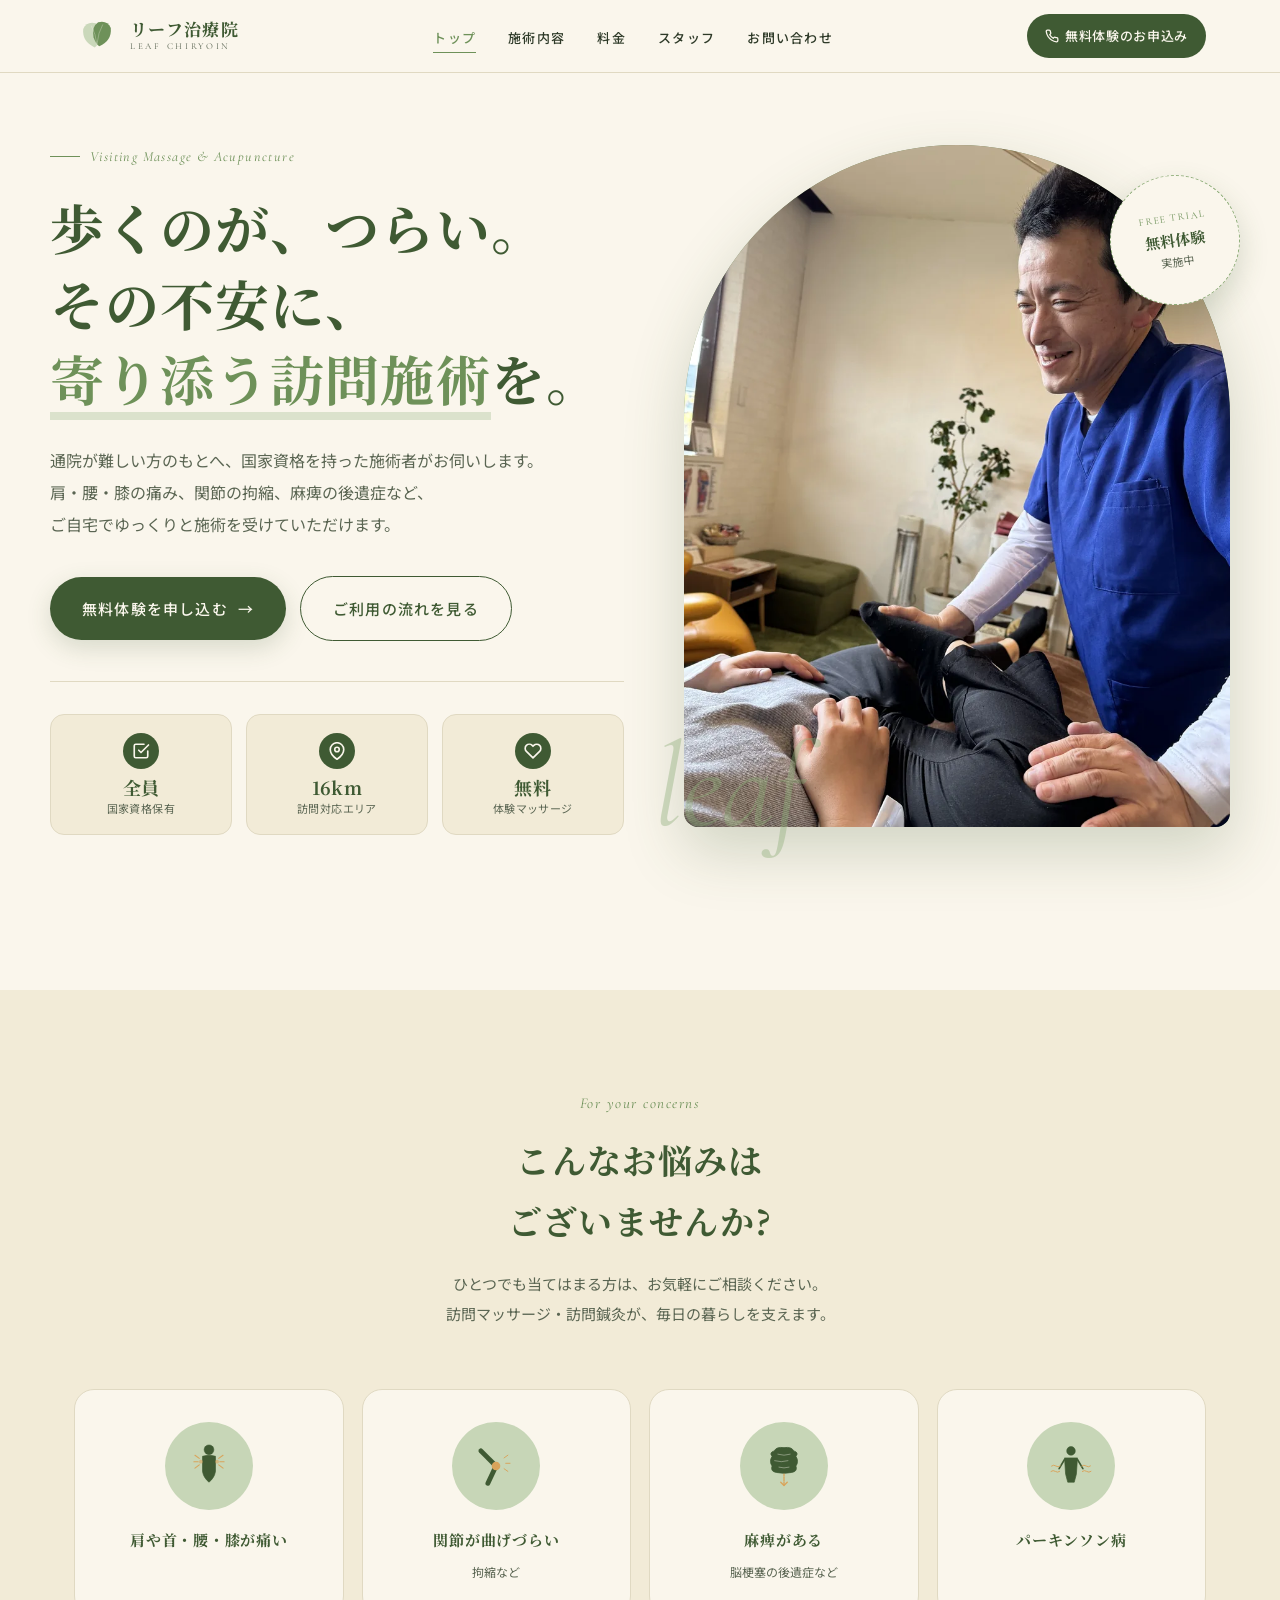
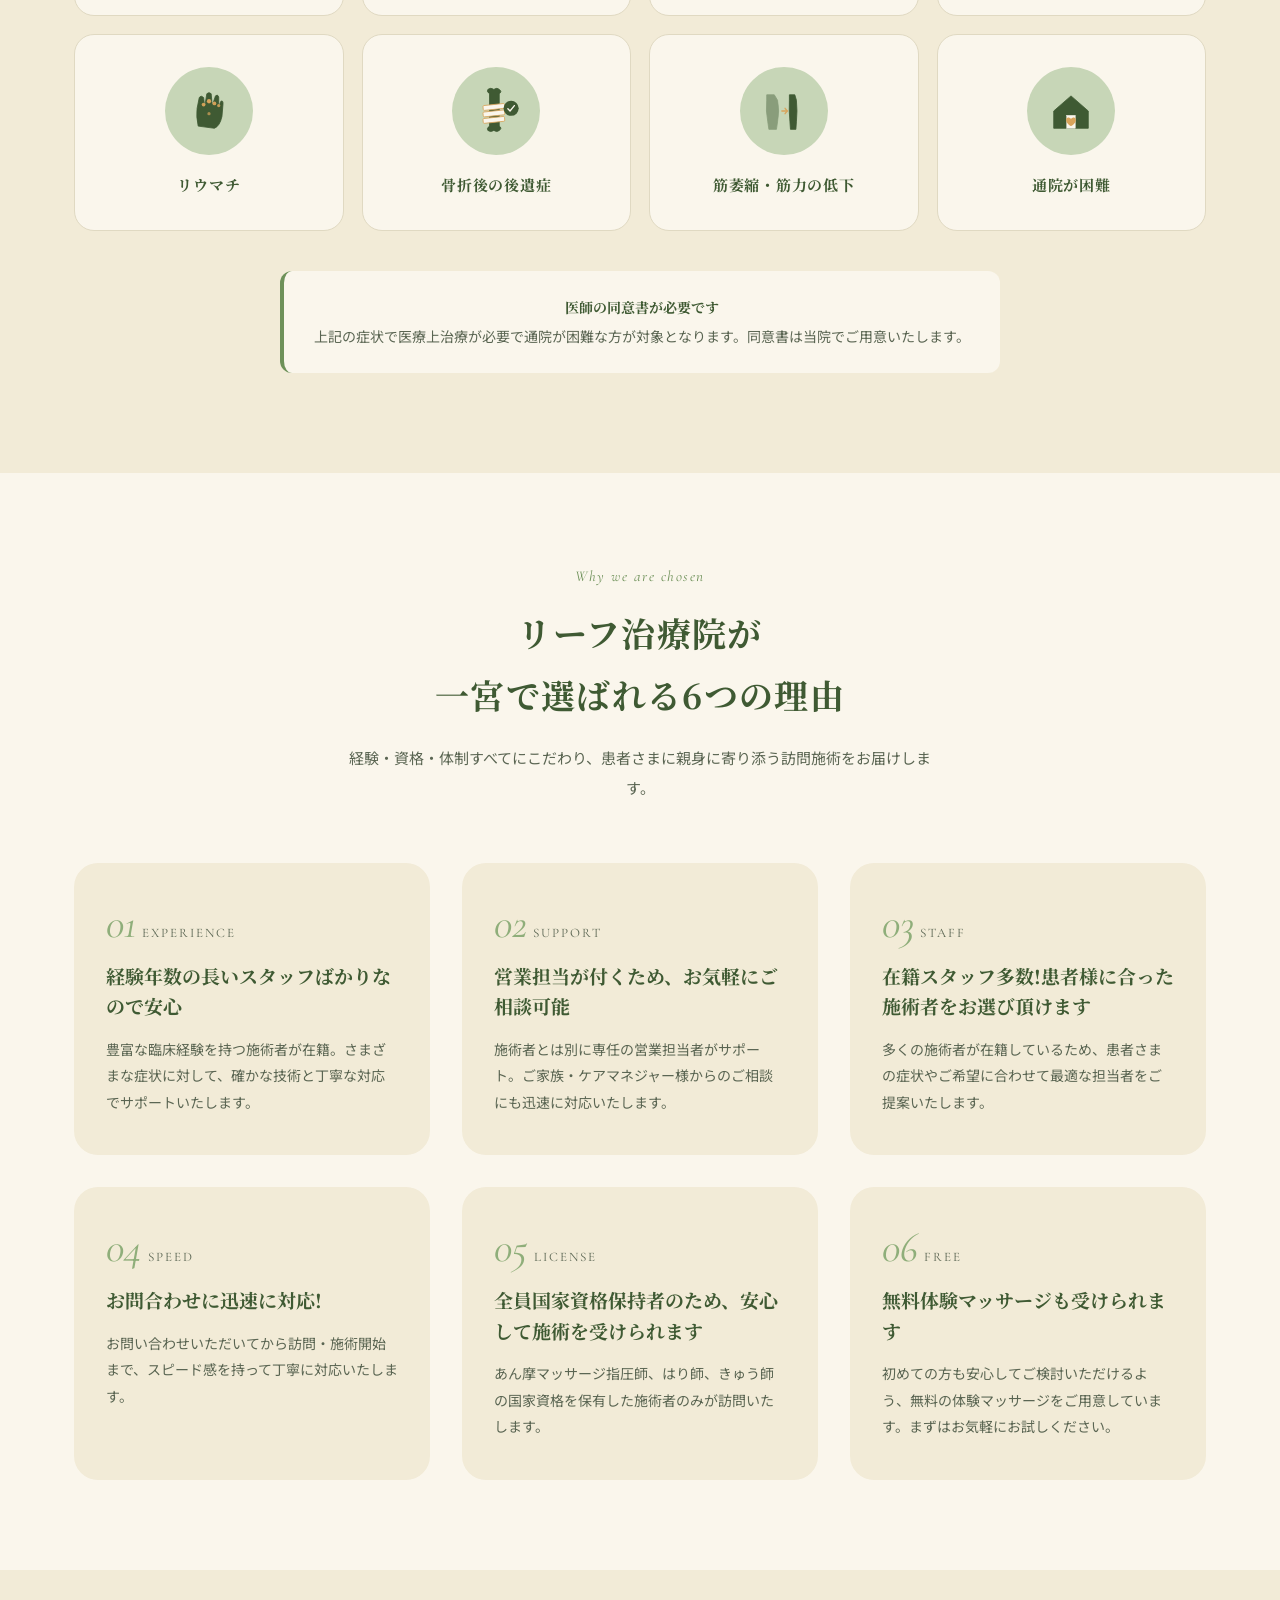
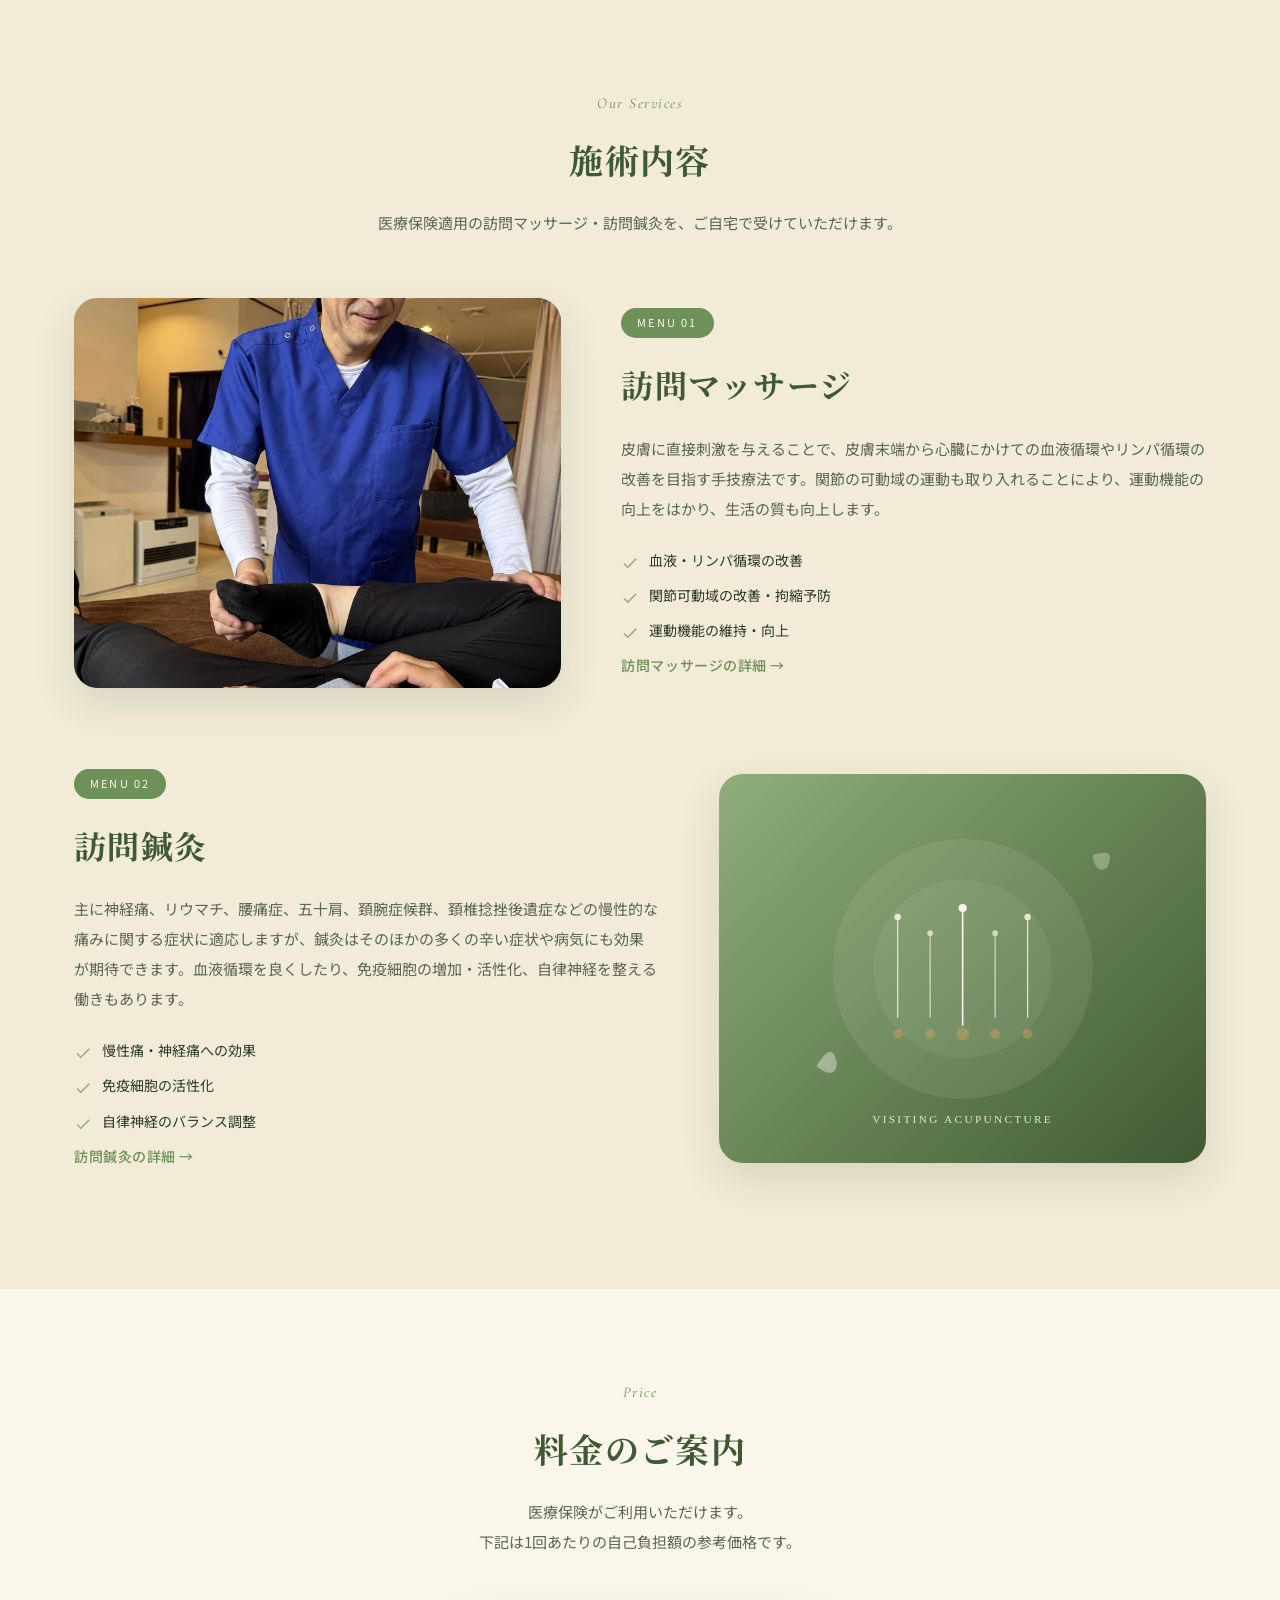
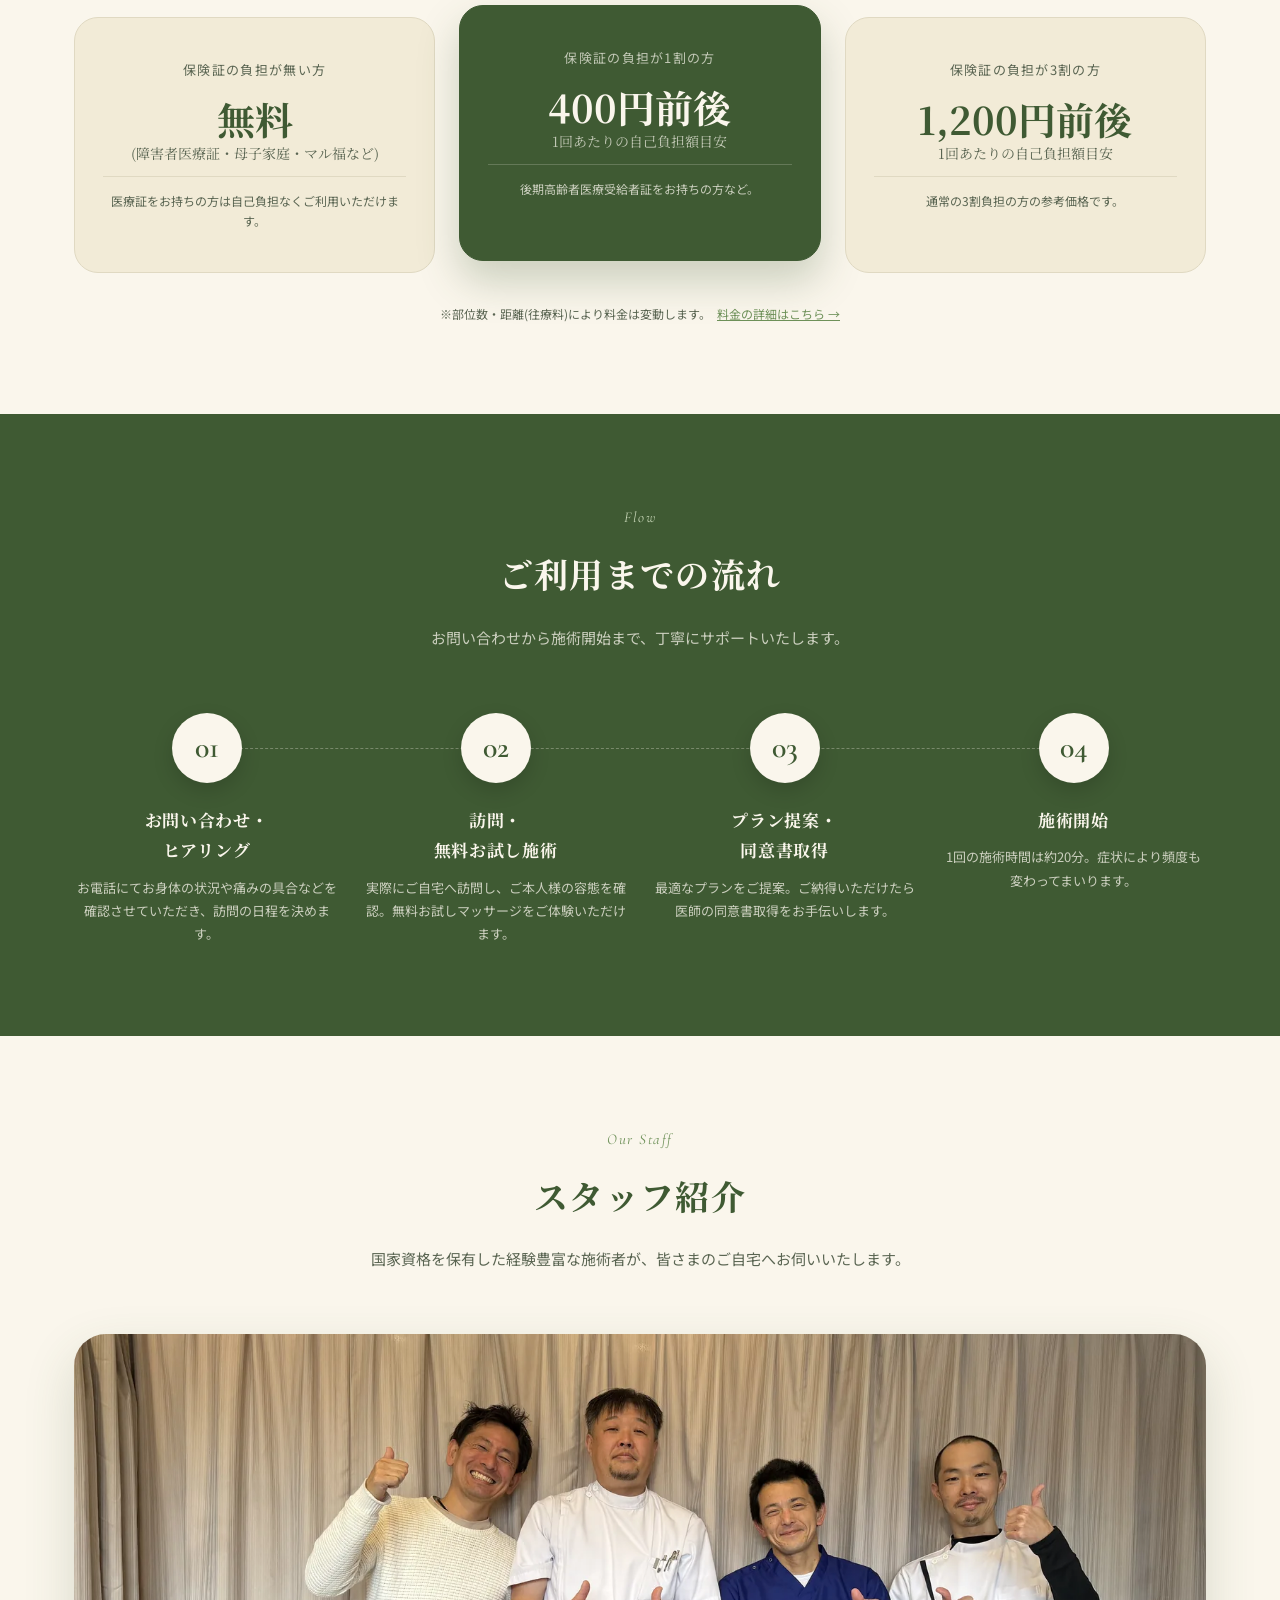
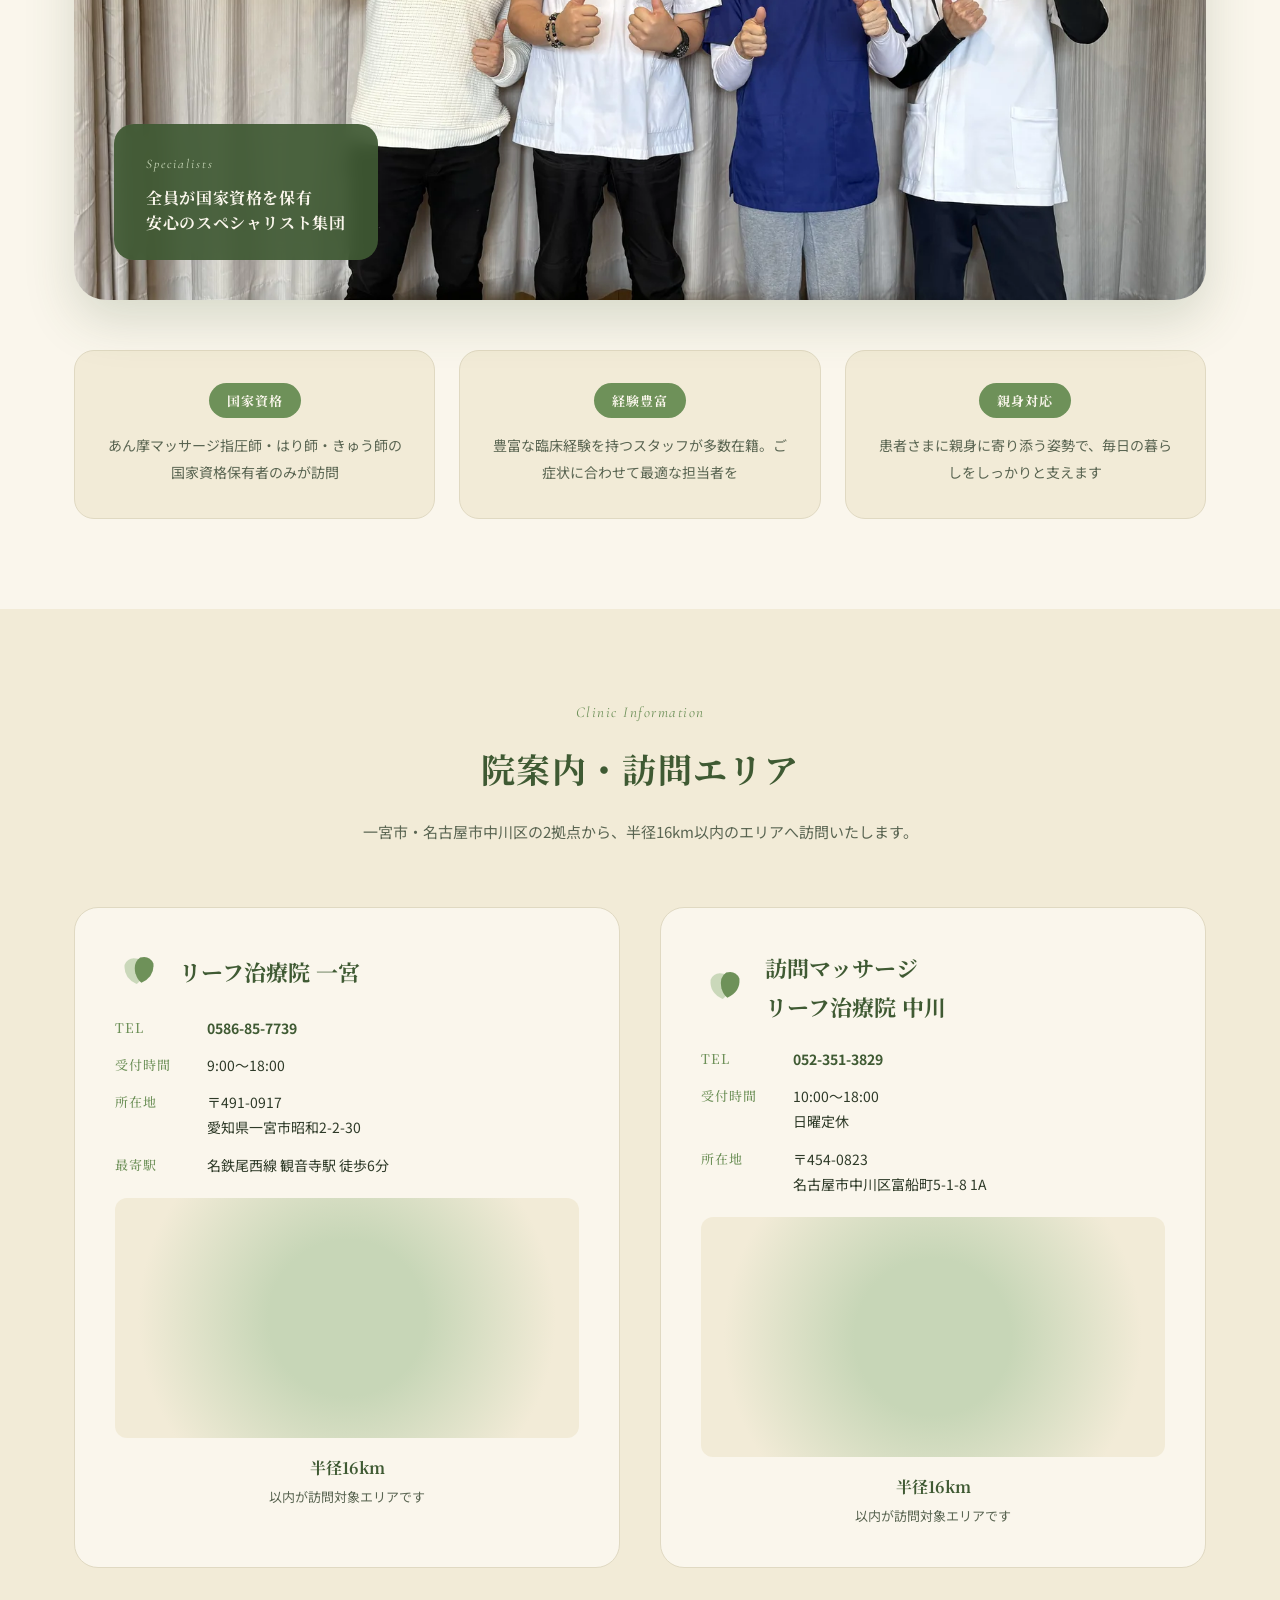
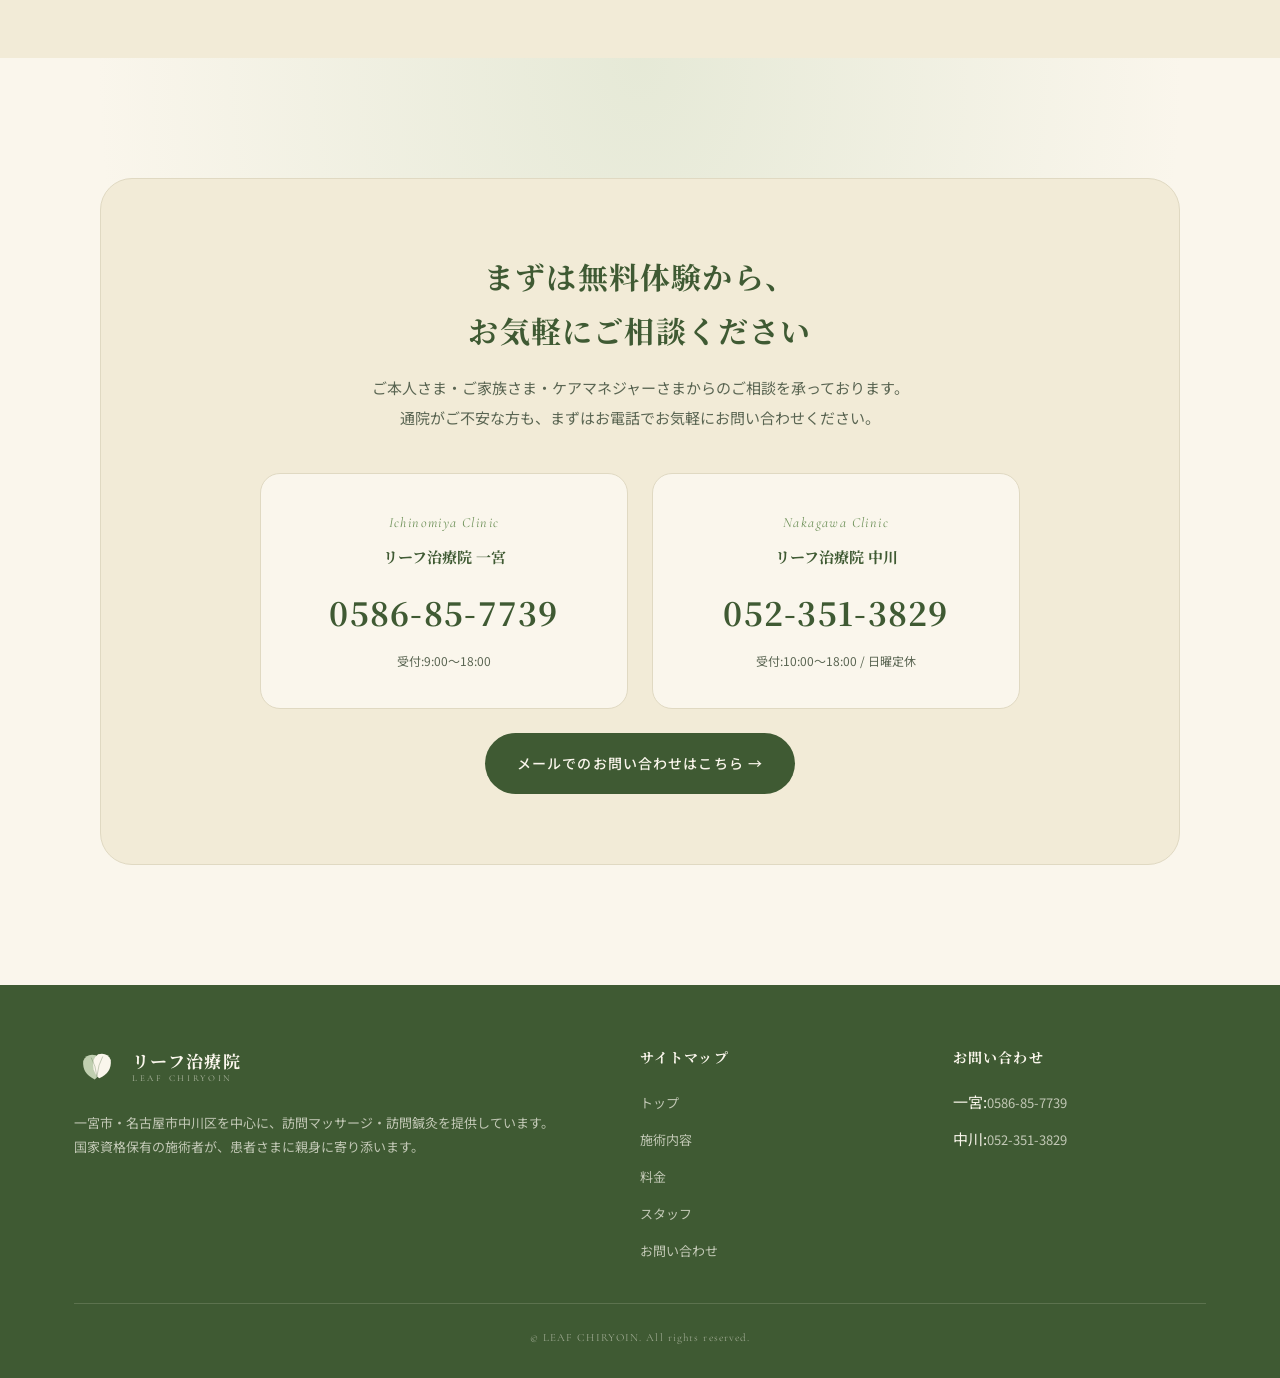
==== commit 79a5fee5: "Add files via upload" ====
--- a/index.html
+++ b/index.html
@@ -49,14 +49,7 @@
     font-size:16px;line-height:2;color:var(--ink-soft);
     margin-bottom:36px;max-width:520px;
   }
-  .hero-cta-group{display:flex;gap:14px;flex-wrap:wrap;margin-bottom:40px}
-  .hero-trust{display:flex;gap:28px;padding-top:28px;border-top:1px dashed var(--line)}
-  .trust-item{font-size:12px;color:var(--ink-soft)}
-  .trust-item strong{
-    display:block;font-family:'Noto Serif JP',serif;
-    font-size:22px;color:var(--green-deep);font-weight:700;
-    letter-spacing:.02em;margin-bottom:2px;
-  }
+  .hero-cta-group{display:flex;gap:14px;flex-wrap:wrap;margin-bottom:40px;align-items:center}
   .hero-visual{position:relative}
   .hero-photo{
     width:100%;aspect-ratio:4/5;
@@ -87,6 +80,43 @@
     color:var(--green);opacity:.4;font-size:120px;
     bottom:-20px;left:-30px;line-height:1;pointer-events:none;
   }
+  /* PCではオーバーレイコピーは非表示 */
+  .hero-overlay-copy{display:none}
+
+  /* ========== HERO TRUST(信頼指標)=== */
+  .hero-trust{
+    display:grid;grid-template-columns:repeat(3,1fr);
+    gap:14px;padding-top:32px;
+    border-top:1px solid var(--line);
+  }
+  .trust-item{
+    background:var(--cream-deep);
+    padding:18px 14px;border-radius:14px;
+    border:1px solid var(--line);
+    text-align:center;
+    transition:.3s;position:relative;
+  }
+  .trust-item:hover{
+    border-color:var(--green);
+    background:#fff;
+  }
+  .trust-icon{
+    width:36px;height:36px;margin:0 auto 8px;
+    background:var(--green-deep);
+    border-radius:50%;
+    display:flex;align-items:center;justify-content:center;
+    color:var(--cream);
+  }
+  .trust-icon svg{width:18px;height:18px}
+  .trust-item strong{
+    display:block;font-family:'Noto Serif JP',serif;
+    font-size:18px;color:var(--green-deep);font-weight:700;
+    letter-spacing:.02em;margin-bottom:2px;line-height:1.2;
+  }
+  .trust-item span{
+    font-size:11px;color:var(--ink-soft);
+    letter-spacing:.04em;line-height:1.4;display:block;
+  }
 
   /* ========== WORRIES ========== */
   .worries{background:var(--cream-deep);padding:100px 0}
@@ -369,49 +399,117 @@
     .container{padding:0 18px}
 
     /* === HERO === */
-    .hero{padding-top:64px}
+    .hero{padding-top:60px}
     .hero-inner{
       grid-template-columns:1fr;
-      gap:24px;
-      padding:24px 0 50px;
+      gap:0;
+      padding:0 18px;
       min-height:auto;
     }
-    .hero-visual{order:-1;margin:0 -18px}
+    /* 画像にオーバーレイでコピーを乗せる */
+    .hero-visual{
+      order:-1;margin:0 -18px;
+      position:relative;
+    }
+    /* SPでのコピーエリア(画像の下、左右余白付き) */
+    .hero-copy{
+      padding:32px 0 50px;
+    }
     .hero-photo{
-      aspect-ratio:4/3;
-      border-radius:0 0 24px 24px;
-    }
+      aspect-ratio:3/4;
+      border-radius:0;
+      box-shadow:none;
+    }
+    .hero-photo::after{
+      content:"";position:absolute;inset:0;
+      background:linear-gradient(180deg,
+        rgba(0,0,0,0) 30%,
+        rgba(63,90,51,0.4) 65%,
+        rgba(63,90,51,0.85) 100%);
+    }
+    .hero-overlay-copy{
+      position:absolute;left:24px;right:24px;bottom:32px;
+      z-index:2;color:var(--cream);
+    }
+    .hero-overlay-eyebrow{
+      font-family:'Cormorant Garamond',serif;font-style:italic;
+      font-size:11px;color:rgba(250,246,236,.85);
+      letter-spacing:.15em;margin-bottom:10px;
+      display:inline-flex;align-items:center;gap:8px;
+    }
+    .hero-overlay-eyebrow::before{
+      content:"";width:20px;height:1px;
+      background:rgba(250,246,236,.7);
+    }
+    .hero-overlay-copy h1{
+      font-family:'Noto Serif JP',serif;font-weight:700;
+      font-size:24px;line-height:1.5;color:var(--cream);
+      letter-spacing:.02em;margin-bottom:0;
+      text-shadow:0 2px 12px rgba(0,0,0,.3);
+    }
+    .hero-overlay-copy h1 .accent{
+      color:var(--green-soft);
+    }
+    .hero-overlay-copy h1 .accent::after{display:none}
     .hero-badge{
-      width:96px;height:96px;
-      top:auto;bottom:-30px;right:14px;
+      width:84px;height:84px;
+      top:auto;bottom:auto;
+      top:14px;right:14px;
     }
     .hero-badge small{font-size:8px}
-    .hero-badge strong{font-size:12px}
+    .hero-badge strong{font-size:11px}
     .hero-badge span{font-size:9px}
     .hero-leaf{display:none}
-    .hero-eyebrow{font-size:11px;margin-bottom:14px}
-    .hero h1{
-      font-size:26px;line-height:1.5;
-      margin-bottom:18px;letter-spacing:.01em;
-    }
-    .hero h1 .accent::after{height:6px;bottom:-2px}
+
+    /* SPではPCコピーを非表示、画像オーバーレイを表示 */
+    .hero-copy > .hero-eyebrow,
+    .hero-copy > h1{display:none}
+    .hero-overlay-copy{display:block}
+
     .hero-lead{
       font-size:14px;line-height:1.9;
-      margin-bottom:24px;
+      margin-bottom:24px;max-width:none;
     }
     .hero-lead br{display:none}
-    .hero-cta-group{gap:10px;margin-bottom:28px;flex-direction:column}
-    .hero-cta-group .btn-primary,
+
+    /* === ボタン:メイン主役、サブはテキストリンク === */
+    .hero-cta-group{
+      display:flex;gap:0;margin-bottom:32px;
+      flex-direction:column;align-items:center;
+    }
+    .hero-cta-group .btn-primary{
+      width:100%;max-width:340px;
+      justify-content:center;
+      padding:16px 24px;font-size:14px;
+      letter-spacing:.05em;
+      box-shadow:0 8px 20px rgba(63,90,51,.22);
+    }
     .hero-cta-group .btn-secondary{
-      width:100%;justify-content:center;
-      padding:16px 20px;font-size:14px;
-    }
+      background:transparent;
+      border:none;
+      color:var(--green-mid);
+      padding:14px 0;
+      font-size:13px;
+      text-decoration:underline;
+      text-underline-offset:4px;
+      width:auto;
+    }
+    .hero-cta-group .btn-secondary:hover{
+      background:transparent;color:var(--green-deep);
+    }
+
+    /* === 信頼指標(SP) === */
     .hero-trust{
-      gap:12px;padding-top:20px;
-      justify-content:space-between;
-    }
-    .trust-item{font-size:10px;flex:1;text-align:center}
-    .trust-item strong{font-size:16px}
+      gap:8px;padding-top:28px;
+      border-top:1px solid var(--line);
+    }
+    .trust-item{
+      padding:14px 8px;border-radius:12px;
+    }
+    .trust-icon{width:28px;height:28px;margin-bottom:6px}
+    .trust-icon svg{width:14px;height:14px}
+    .trust-item strong{font-size:14px}
+    .trust-item span{font-size:9.5px;letter-spacing:.02em}
 
     /* === セクション全般 === */
     section{padding:50px 0}
@@ -584,9 +682,27 @@
         <a href="#flow" class="btn-secondary">ご利用の流れを見る</a>
       </div>
       <div class="hero-trust">
-        <div class="trust-item"><strong>全員</strong>国家資格保有</div>
-        <div class="trust-item"><strong>16km</strong>訪問対応エリア</div>
-        <div class="trust-item"><strong>無料</strong>体験マッサージ</div>
+        <div class="trust-item">
+          <div class="trust-icon">
+            <svg viewBox="0 0 24 24" fill="none" stroke="currentColor" stroke-width="2.2" stroke-linecap="round" stroke-linejoin="round"><path d="M9 11l3 3L22 4"/><path d="M21 12v7a2 2 0 0 1-2 2H5a2 2 0 0 1-2-2V5a2 2 0 0 1 2-2h11"/></svg>
+          </div>
+          <strong>全員</strong>
+          <span>国家資格保有</span>
+        </div>
+        <div class="trust-item">
+          <div class="trust-icon">
+            <svg viewBox="0 0 24 24" fill="none" stroke="currentColor" stroke-width="2.2" stroke-linecap="round" stroke-linejoin="round"><path d="M21 10c0 7-9 13-9 13s-9-6-9-13a9 9 0 0 1 18 0z"/><circle cx="12" cy="10" r="3"/></svg>
+          </div>
+          <strong>16km</strong>
+          <span>訪問対応エリア</span>
+        </div>
+        <div class="trust-item">
+          <div class="trust-icon">
+            <svg viewBox="0 0 24 24" fill="none" stroke="currentColor" stroke-width="2.2" stroke-linecap="round" stroke-linejoin="round"><path d="M20.84 4.61a5.5 5.5 0 0 0-7.78 0L12 5.67l-1.06-1.06a5.5 5.5 0 0 0-7.78 7.78l1.06 1.06L12 21.23l7.78-7.78 1.06-1.06a5.5 5.5 0 0 0 0-7.78z"/></svg>
+          </div>
+          <strong>無料</strong>
+          <span>体験マッサージ</span>
+        </div>
       </div>
     </div>
     <div class="hero-visual">
@@ -595,6 +711,14 @@
           <source srcset="images/hero.webp" type="image/webp">
           <img src="images/hero.jpg" alt="患者さまに親身に寄り添う一宮訪問マッサージ" loading="eager">
         </picture>
+        <div class="hero-overlay-copy">
+          <div class="hero-overlay-eyebrow">Visiting Massage &amp; Acupuncture</div>
+          <h1>
+            歩くのが、つらい。<br>
+            その不安に、<br>
+            <span class="accent">寄り添う訪問施術</span>を。
+          </h1>
+        </div>
       </div>
       <div class="hero-badge">
         <small>FREE TRIAL</small>
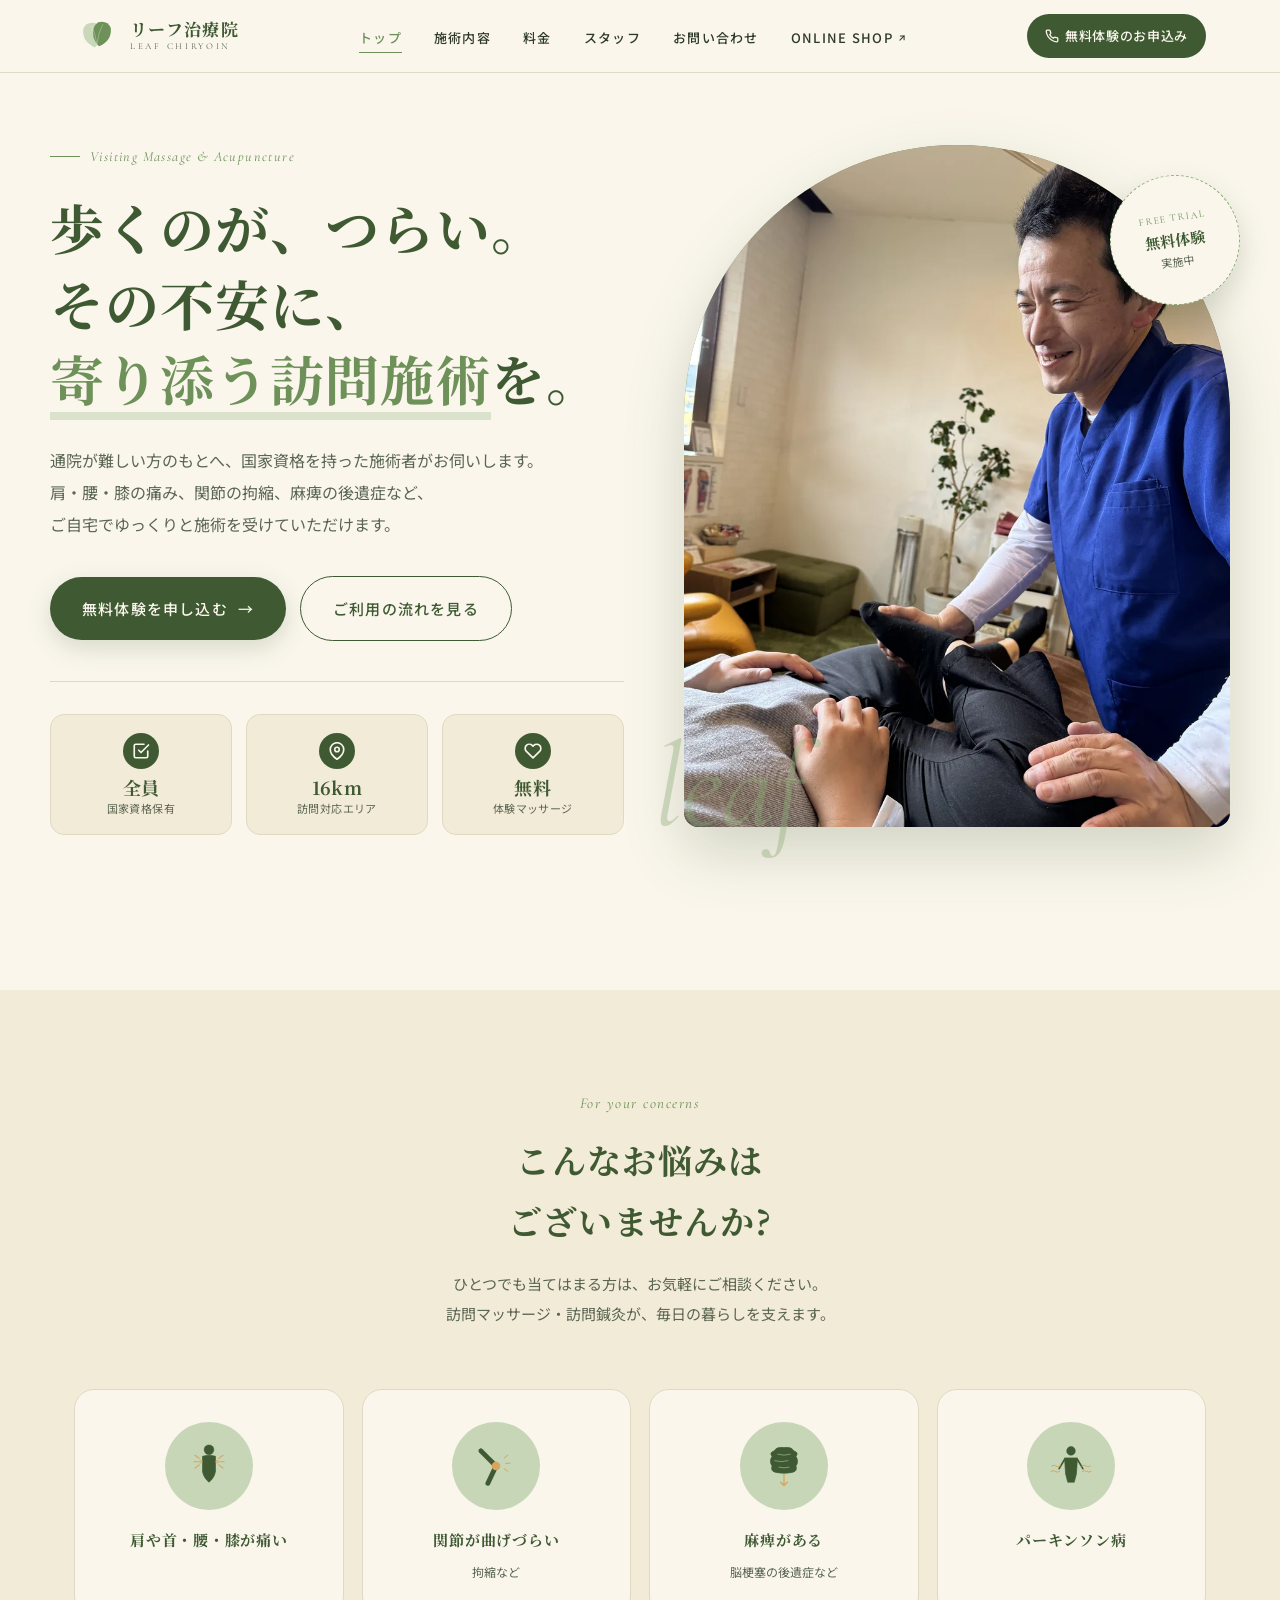
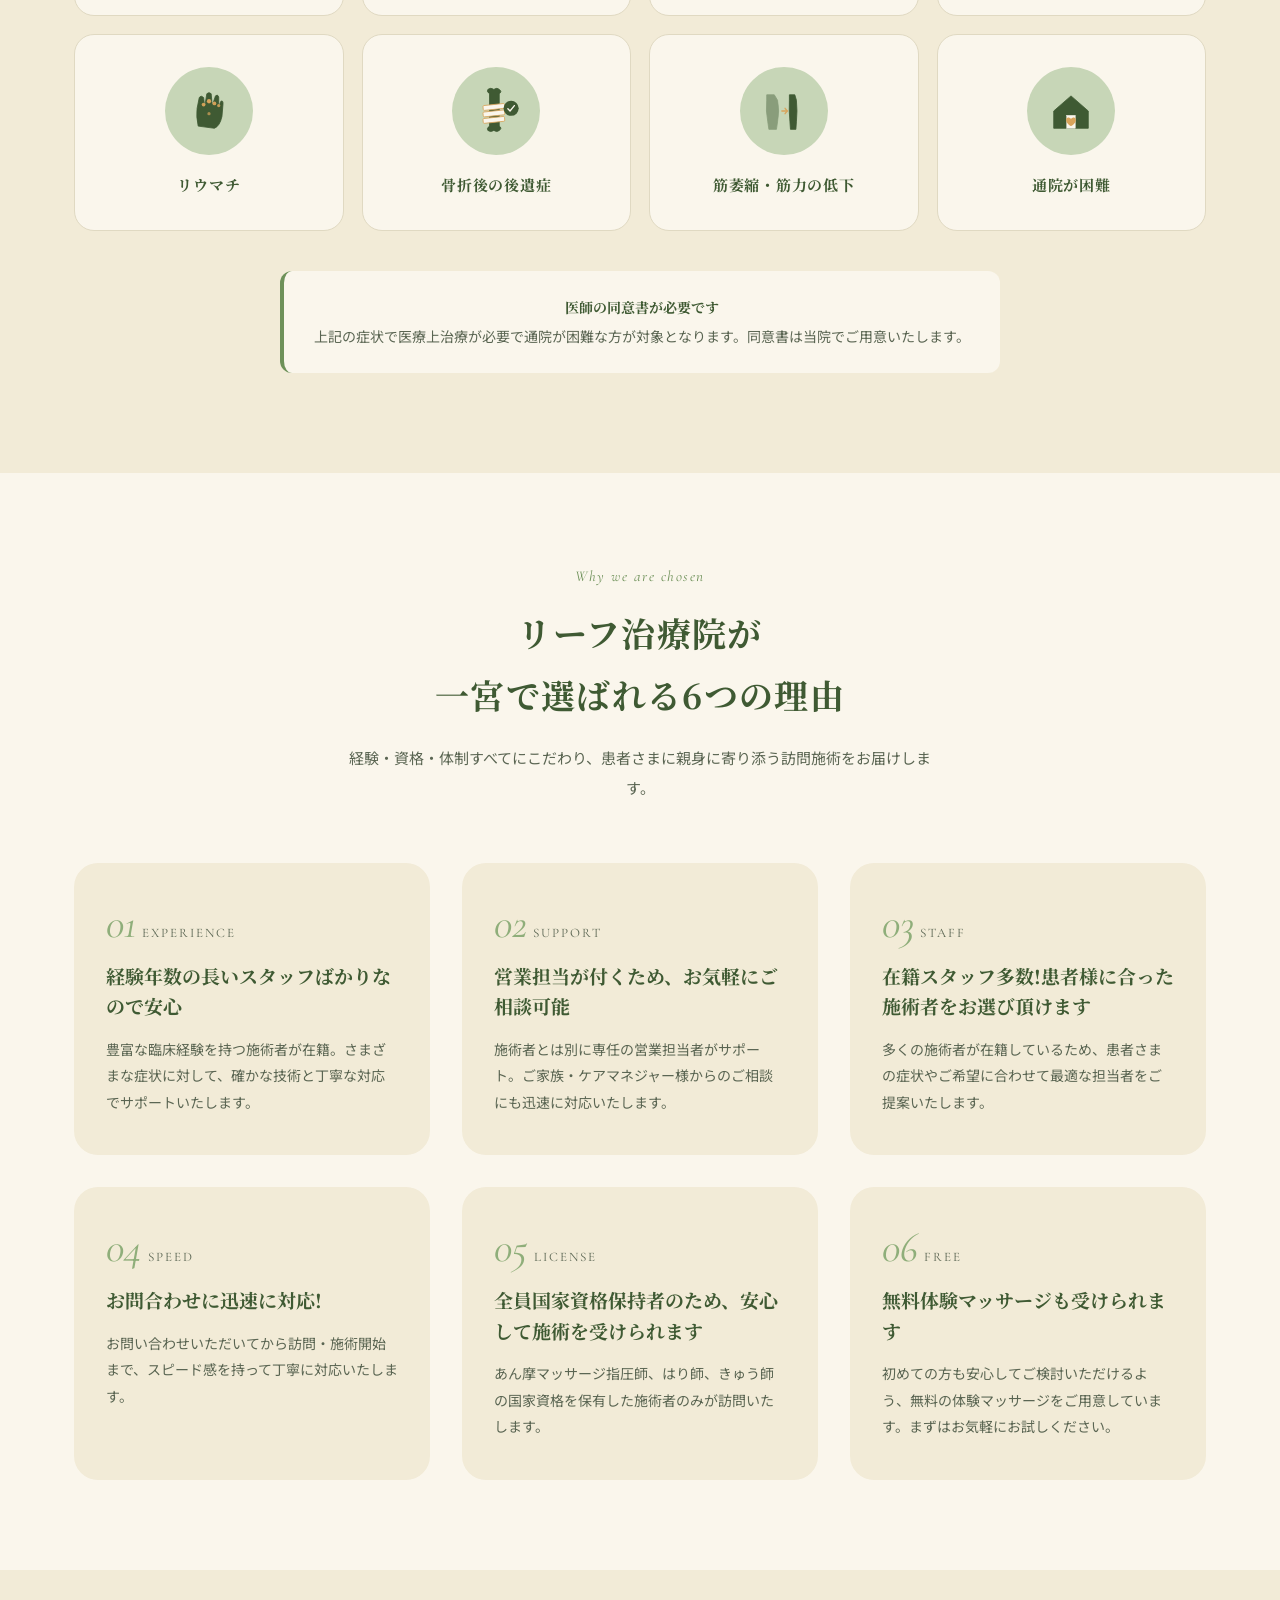
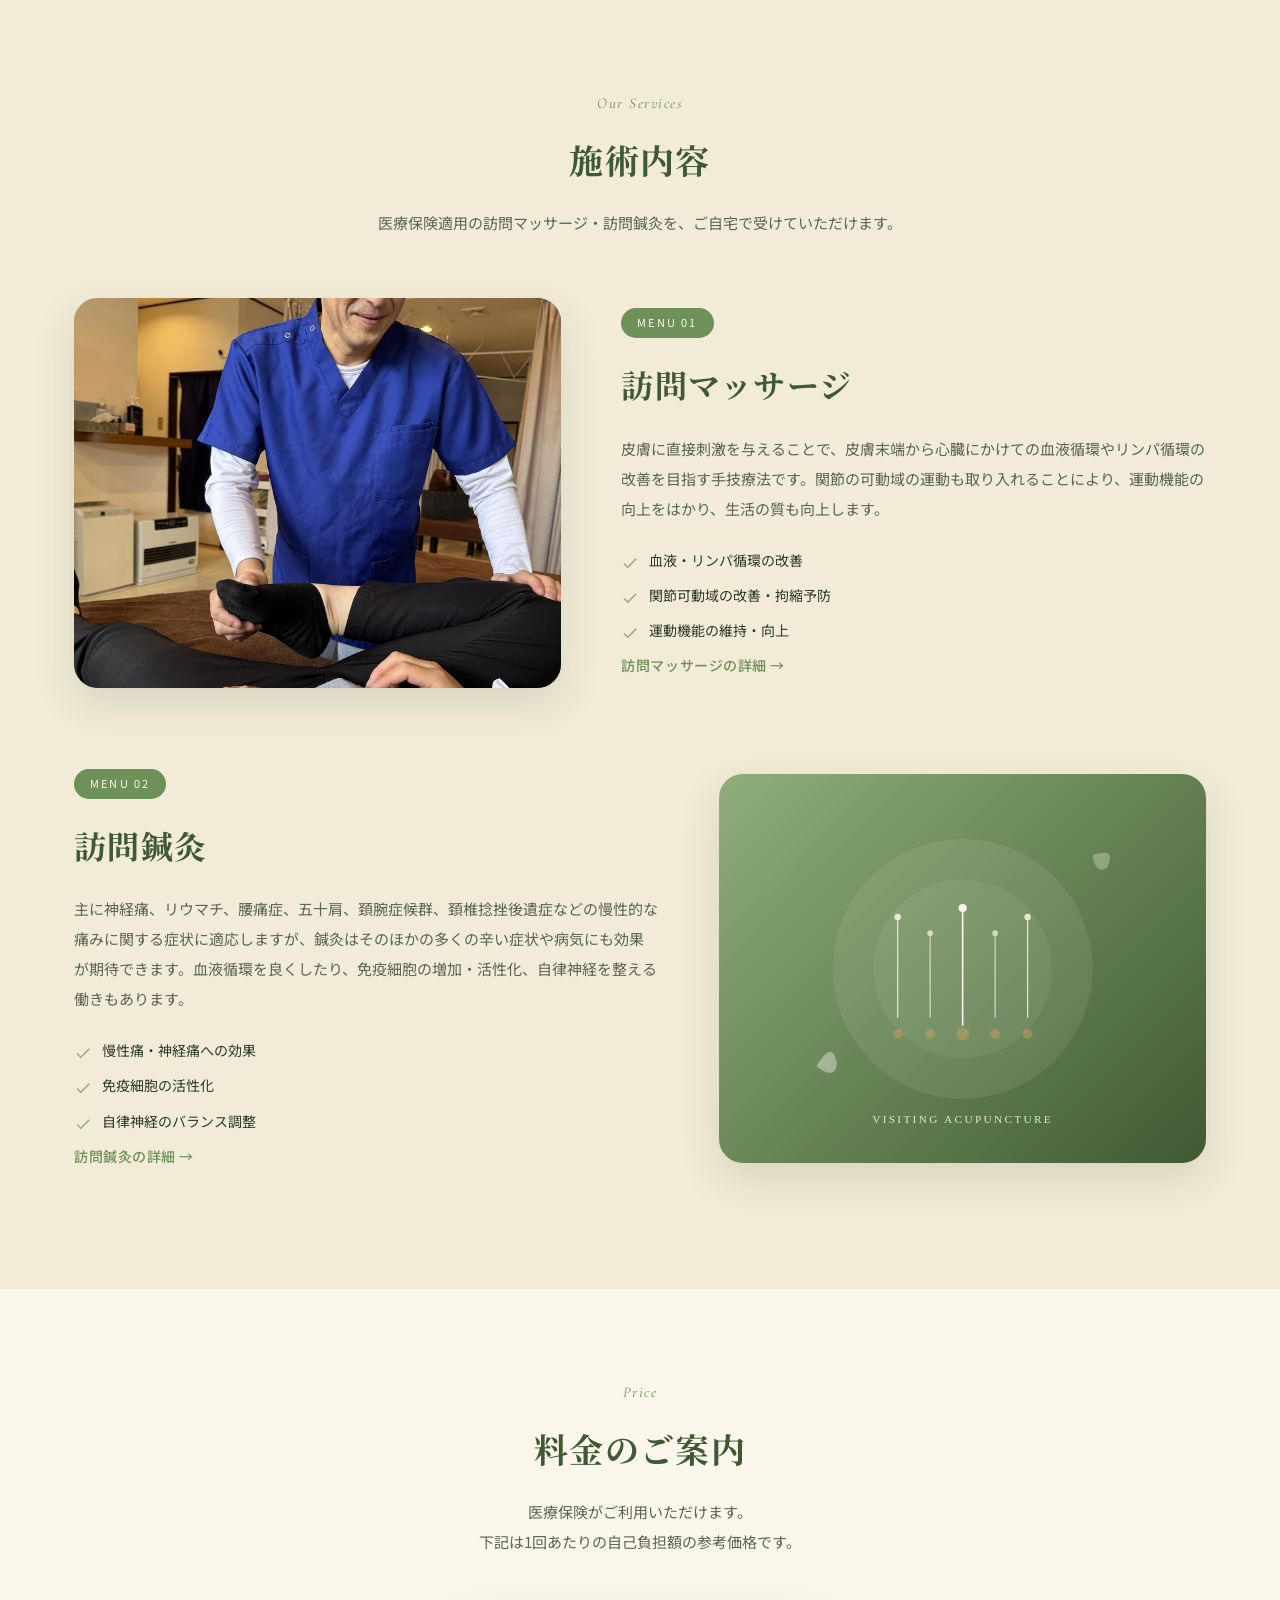
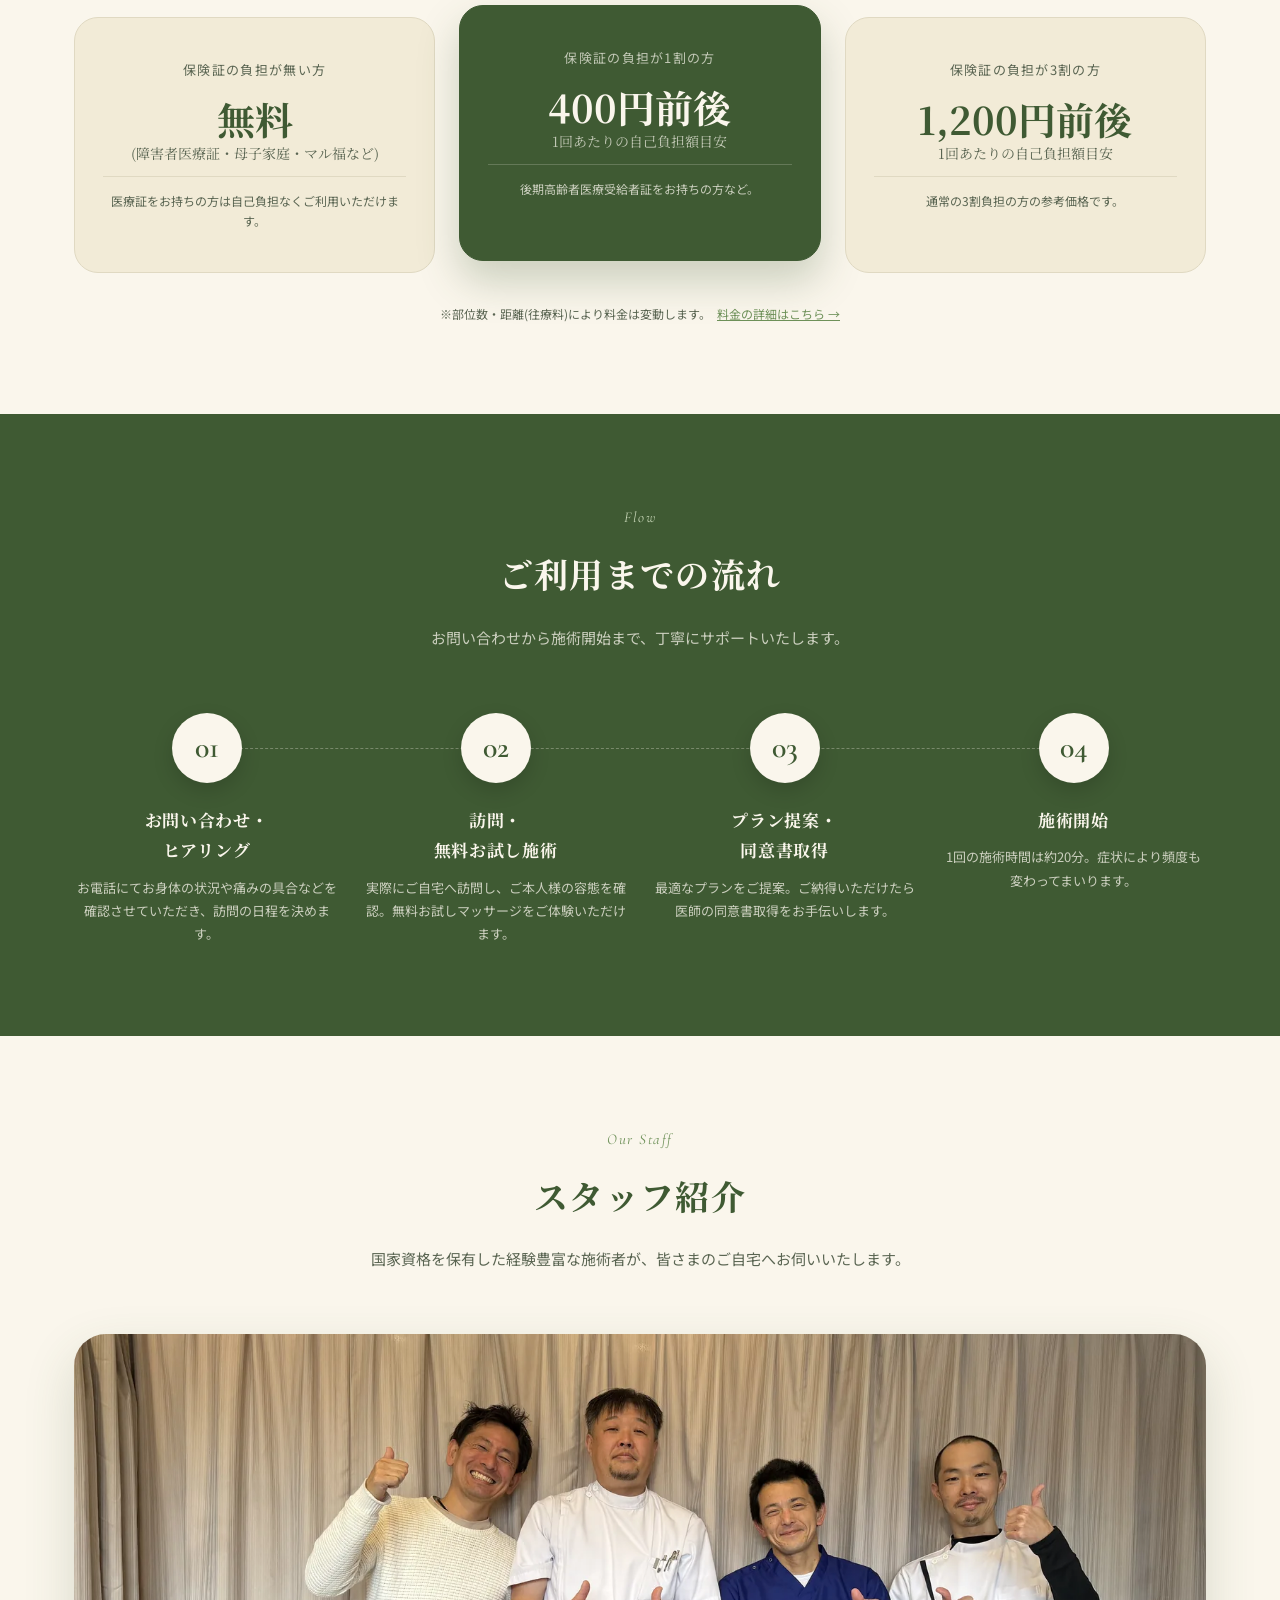
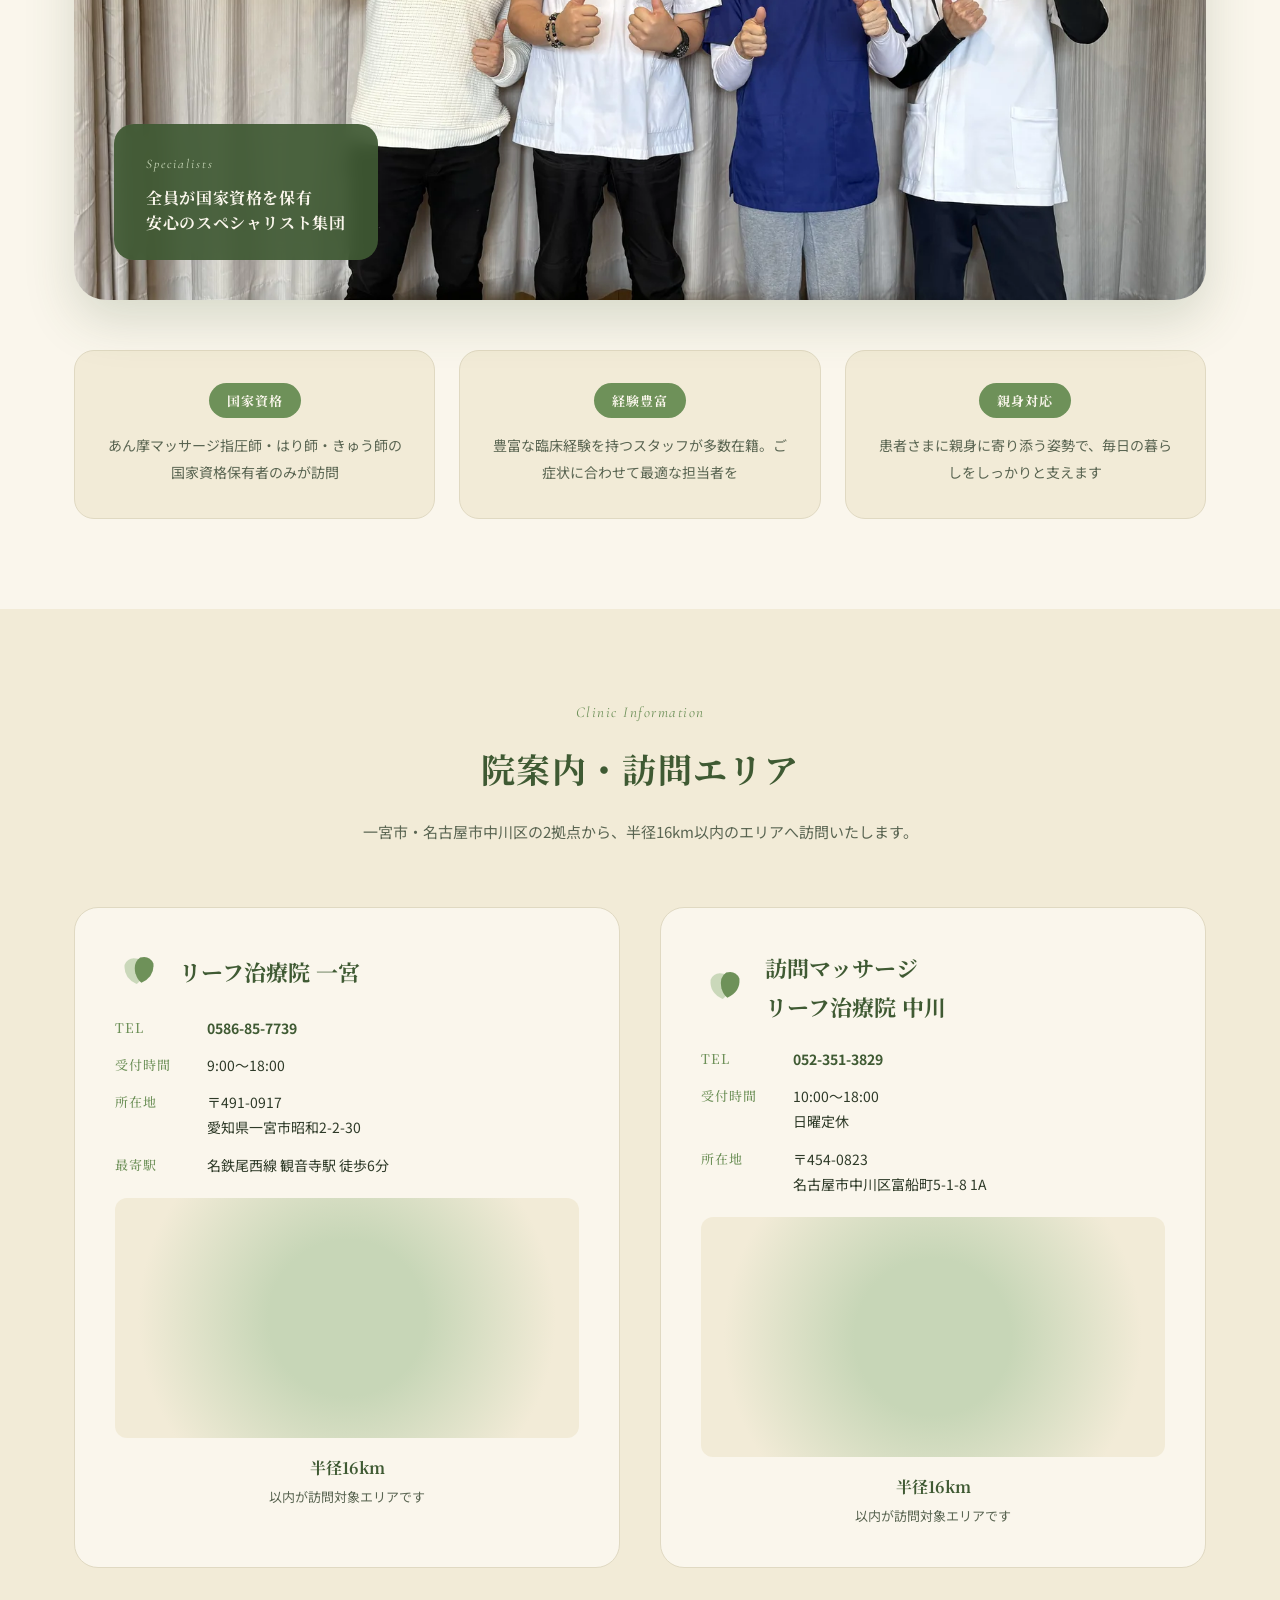
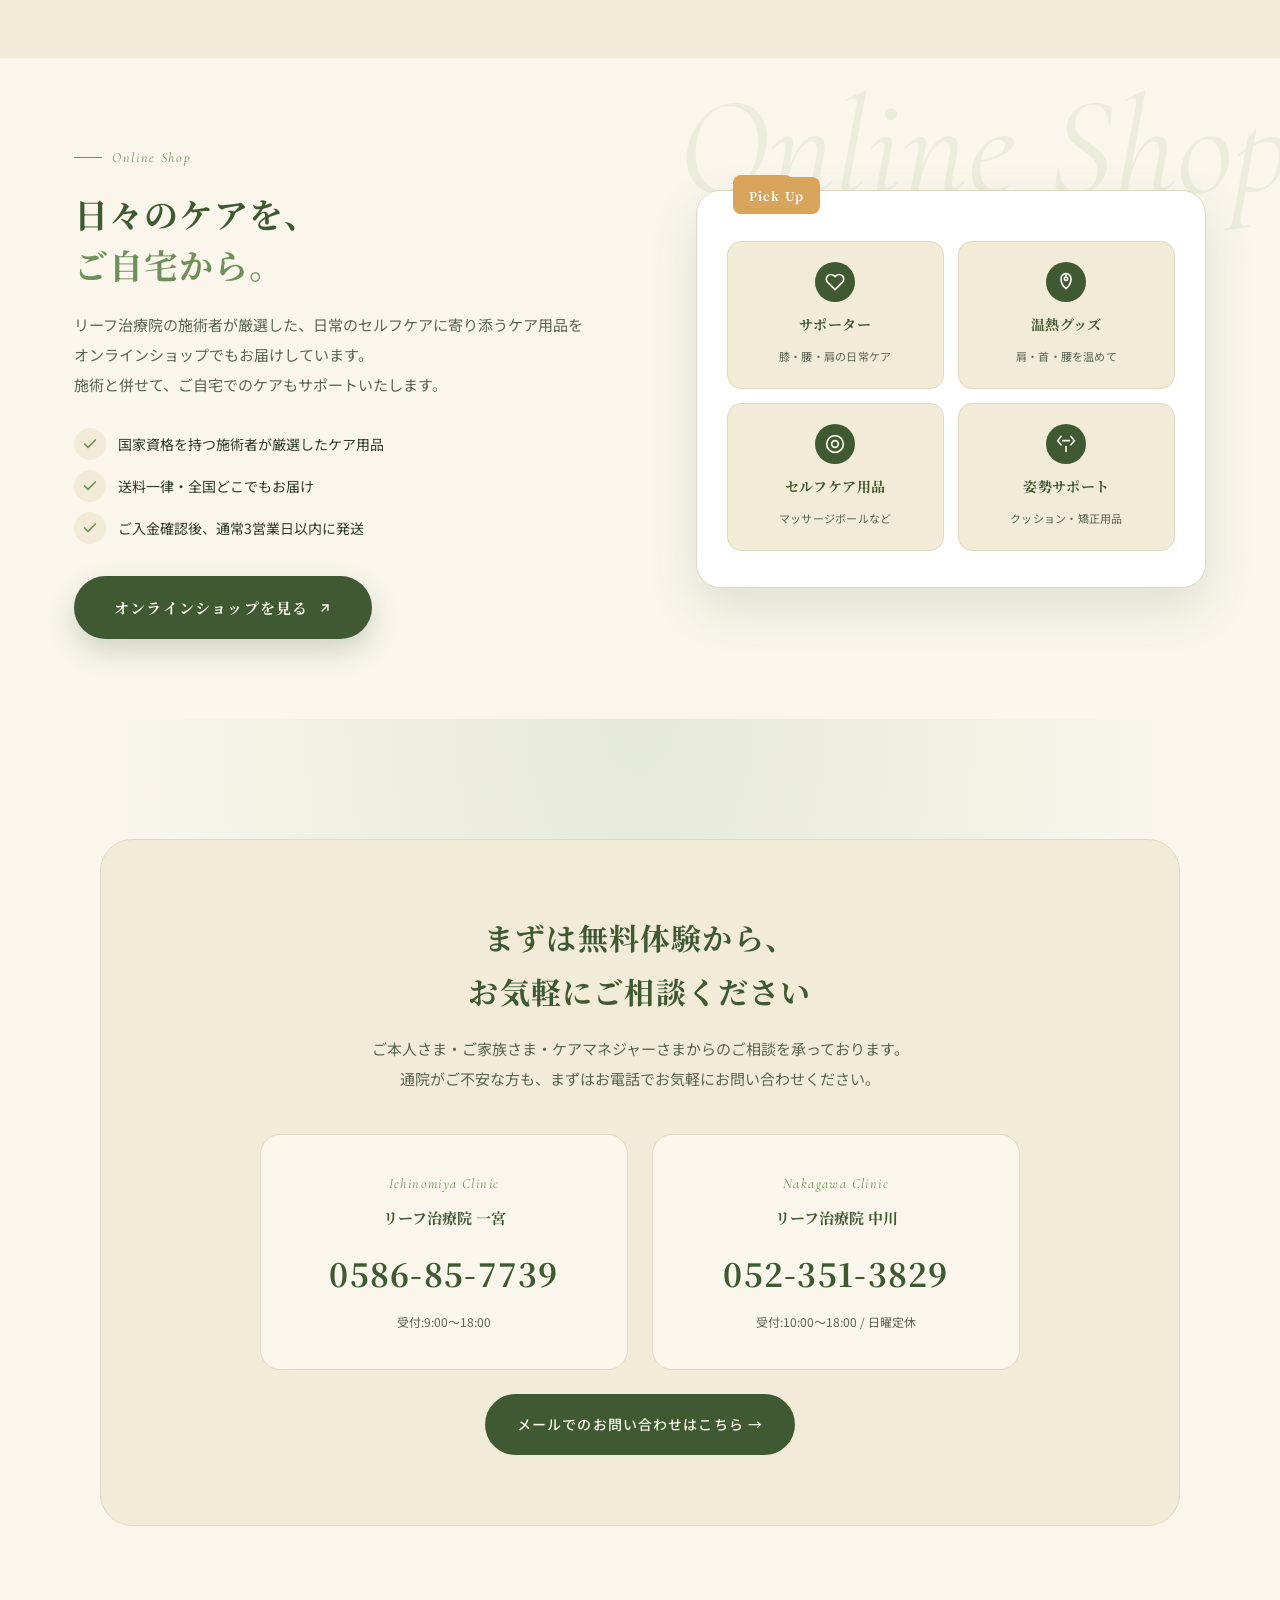
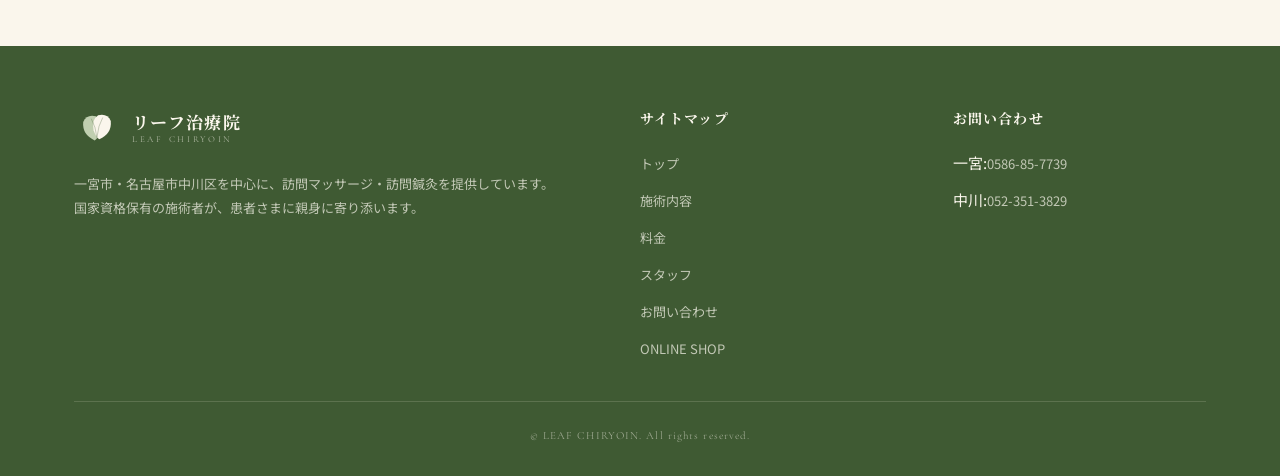
==== commit 7d173dac: "Add files via upload" ====
--- a/index.html
+++ b/index.html
@@ -394,6 +394,122 @@
     font-size:16px;display:block;margin-bottom:2px;
   }
 
+  /* ========== ONLINE SHOP セクション ========== */
+  .shop-cta{
+    padding:80px 0;background:var(--cream);
+    position:relative;overflow:hidden;
+  }
+  .shop-cta::before{
+    content:"Online Shop";
+    position:absolute;top:20px;right:-10px;
+    font-family:'Cormorant Garamond',serif;font-style:italic;
+    font-size:140px;color:var(--green-soft);opacity:.25;
+    line-height:1;pointer-events:none;
+  }
+  .shop-cta-inner{
+    display:grid;grid-template-columns:1.1fr 1fr;gap:60px;
+    align-items:center;position:relative;z-index:2;
+  }
+  .shop-cta-copy{position:relative}
+  .shop-cta-eyebrow{
+    display:inline-flex;align-items:center;gap:10px;
+    font-family:'Cormorant Garamond',serif;font-style:italic;
+    color:var(--green-mid);font-size:14px;letter-spacing:.12em;
+    margin-bottom:18px;
+  }
+  .shop-cta-eyebrow::before{
+    content:"";width:28px;height:1px;background:var(--green-mid);
+  }
+  .shop-cta h2{
+    font-family:'Noto Serif JP',serif;font-weight:700;
+    font-size:34px;color:var(--green-deep);line-height:1.5;
+    letter-spacing:.03em;margin-bottom:20px;
+  }
+  .shop-cta h2 .accent{color:var(--green-mid)}
+  .shop-cta-lead{
+    font-size:15px;color:var(--ink-soft);line-height:2;
+    margin-bottom:28px;
+  }
+  .shop-cta-features{
+    display:grid;gap:10px;margin-bottom:32px;
+  }
+  .shop-cta-feature{
+    display:flex;align-items:center;gap:12px;
+    font-size:14px;color:var(--ink);
+  }
+  .shop-cta-feature-icon{
+    flex:none;width:32px;height:32px;
+    background:var(--cream-deep);border-radius:50%;
+    display:flex;align-items:center;justify-content:center;
+    color:var(--green-mid);
+  }
+  .shop-cta-feature-icon svg{width:16px;height:16px}
+  .shop-cta-btn{
+    display:inline-flex;align-items:center;gap:10px;
+    padding:18px 40px;border-radius:999px;
+    background:var(--green-deep);color:var(--cream);
+    font-family:'Noto Serif JP',serif;font-size:15px;font-weight:700;
+    letter-spacing:.08em;
+    box-shadow:0 12px 28px rgba(63,90,51,.22);
+    transition:.3s;
+  }
+  .shop-cta-btn:hover{
+    background:var(--green-mid);transform:translateY(-2px);
+    box-shadow:0 16px 34px rgba(63,90,51,.28);
+  }
+  .shop-cta-btn svg{width:14px;height:14px;transition:transform .2s}
+  .shop-cta-btn:hover svg{transform:translate(2px,-2px)}
+  .shop-cta-visual{
+    position:relative;
+  }
+  .shop-cta-card{
+    background:#fff;border-radius:24px;padding:36px 30px;
+    box-shadow:0 20px 50px rgba(63,90,51,.14);
+    border:1px solid var(--line);
+    position:relative;
+  }
+  .shop-cta-card::before{
+    content:"";position:absolute;top:-16px;left:36px;
+    width:60px;height:32px;background:var(--accent);
+    border-radius:8px 8px 0 0;
+    display:flex;align-items:center;justify-content:center;
+  }
+  .shop-cta-card-badge{
+    position:absolute;top:-14px;left:36px;
+    padding:8px 16px;background:var(--accent);color:#fff;
+    border-radius:8px;font-family:'Noto Serif JP',serif;
+    font-size:12px;font-weight:700;letter-spacing:.1em;
+    z-index:2;
+  }
+  .shop-cta-category{
+    display:grid;grid-template-columns:repeat(2,1fr);
+    gap:14px;margin-top:14px;
+  }
+  .shop-cta-item{
+    padding:20px 16px;background:var(--cream-deep);
+    border-radius:14px;text-align:center;
+    border:1px solid var(--line);
+    transition:.2s;
+  }
+  .shop-cta-item:hover{
+    background:#fff;border-color:var(--green);
+    transform:translateY(-2px);
+  }
+  .shop-cta-item-icon{
+    width:40px;height:40px;margin:0 auto 10px;
+    background:var(--green-deep);color:var(--cream);
+    border-radius:50%;display:flex;align-items:center;justify-content:center;
+  }
+  .shop-cta-item-icon svg{width:20px;height:20px}
+  .shop-cta-item strong{
+    display:block;font-family:'Noto Serif JP',serif;
+    font-size:14px;color:var(--green-deep);font-weight:700;
+    margin-bottom:4px;letter-spacing:.03em;
+  }
+  .shop-cta-item span{
+    font-size:11px;color:var(--ink-soft);letter-spacing:.02em;
+  }
+
   @media(max-width:960px){
     /* === コンテナ・余白 === */
     .container{padding:0 18px}
@@ -607,6 +723,27 @@
     .contact-method h4{font-size:14px;margin-bottom:10px}
     .contact-tel{font-size:24px}
     .contact-form-btn{padding:14px 24px;font-size:13px;margin-top:18px}
+
+    /* === Online Shop === */
+    .shop-cta{padding:50px 0}
+    .shop-cta::before{font-size:70px;top:10px;right:-5px}
+    .shop-cta-inner{grid-template-columns:1fr;gap:32px}
+    .shop-cta-eyebrow{font-size:12px;margin-bottom:12px}
+    .shop-cta h2{font-size:22px;line-height:1.6;margin-bottom:14px}
+    .shop-cta-lead{font-size:13px;line-height:1.9;margin-bottom:20px}
+    .shop-cta-features{margin-bottom:24px;gap:8px}
+    .shop-cta-feature{font-size:13px}
+    .shop-cta-feature-icon{width:28px;height:28px}
+    .shop-cta-feature-icon svg{width:14px;height:14px}
+    .shop-cta-btn{padding:16px 32px;font-size:14px;width:100%;justify-content:center}
+    .shop-cta-card{padding:30px 20px 24px;border-radius:20px}
+    .shop-cta-card-badge{font-size:11px;padding:6px 12px;left:24px;top:-12px}
+    .shop-cta-category{gap:10px}
+    .shop-cta-item{padding:16px 10px}
+    .shop-cta-item-icon{width:32px;height:32px;margin-bottom:8px}
+    .shop-cta-item-icon svg{width:16px;height:16px}
+    .shop-cta-item strong{font-size:12px}
+    .shop-cta-item span{font-size:10px}
 
     /* === Footer === */
     footer{padding:40px 0 80px}
@@ -650,6 +787,10 @@
         <li><a href="price.html">料金</a></li>
         <li><a href="index.html#staff">スタッフ</a></li>
         <li><a href="contact.html">お問い合わせ</a></li>
+        <li><a href="https://shop.leaf-chiryouin.com/" target="_blank" rel="noopener" class="nav-shop">
+          ONLINE SHOP
+          <svg width="10" height="10" viewBox="0 0 24 24" fill="none" stroke="currentColor" stroke-width="2.5" stroke-linecap="round" stroke-linejoin="round" aria-hidden="true"><path d="M7 17L17 7"/><path d="M8 7h9v9"/></svg>
+        </a></li>
       </ul>
     </nav>
     <a href="tel:0586857739" class="header-cta">
@@ -1143,6 +1284,85 @@
   </div>
 </section>
 
+<!-- ONLINE SHOP CTA -->
+<section class="shop-cta" id="shop">
+  <div class="container">
+    <div class="shop-cta-inner">
+      <div class="shop-cta-copy">
+        <div class="shop-cta-eyebrow">Online Shop</div>
+        <h2>
+          日々のケアを、<br>
+          <span class="accent">ご自宅から。</span>
+        </h2>
+        <p class="shop-cta-lead">
+          リーフ治療院の施術者が厳選した、日常のセルフケアに寄り添うケア用品を<br>
+          オンラインショップでもお届けしています。<br>
+          施術と併せて、ご自宅でのケアもサポートいたします。
+        </p>
+        <div class="shop-cta-features">
+          <div class="shop-cta-feature">
+            <div class="shop-cta-feature-icon">
+              <svg viewBox="0 0 24 24" fill="none" stroke="currentColor" stroke-width="2.5" stroke-linecap="round" stroke-linejoin="round"><polyline points="20 6 9 17 4 12"/></svg>
+            </div>
+            国家資格を持つ施術者が厳選したケア用品
+          </div>
+          <div class="shop-cta-feature">
+            <div class="shop-cta-feature-icon">
+              <svg viewBox="0 0 24 24" fill="none" stroke="currentColor" stroke-width="2.5" stroke-linecap="round" stroke-linejoin="round"><polyline points="20 6 9 17 4 12"/></svg>
+            </div>
+            送料一律・全国どこでもお届け
+          </div>
+          <div class="shop-cta-feature">
+            <div class="shop-cta-feature-icon">
+              <svg viewBox="0 0 24 24" fill="none" stroke="currentColor" stroke-width="2.5" stroke-linecap="round" stroke-linejoin="round"><polyline points="20 6 9 17 4 12"/></svg>
+            </div>
+            ご入金確認後、通常3営業日以内に発送
+          </div>
+        </div>
+        <a href="https://shop.leaf-chiryouin.com/" target="_blank" rel="noopener" class="shop-cta-btn">
+          オンラインショップを見る
+          <svg viewBox="0 0 24 24" fill="none" stroke="currentColor" stroke-width="2.5" stroke-linecap="round" stroke-linejoin="round" aria-hidden="true"><path d="M7 17L17 7"/><path d="M8 7h9v9"/></svg>
+        </a>
+      </div>
+      <div class="shop-cta-visual">
+        <div class="shop-cta-card">
+          <span class="shop-cta-card-badge">Pick Up</span>
+          <div class="shop-cta-category">
+            <a href="https://shop.leaf-chiryouin.com/" target="_blank" rel="noopener" class="shop-cta-item">
+              <div class="shop-cta-item-icon">
+                <svg viewBox="0 0 24 24" fill="none" stroke="currentColor" stroke-width="2" stroke-linecap="round" stroke-linejoin="round"><path d="M20.84 4.61a5.5 5.5 0 0 0-7.78 0L12 5.67l-1.06-1.06a5.5 5.5 0 0 0-7.78 7.78l1.06 1.06L12 21.23l7.78-7.78 1.06-1.06a5.5 5.5 0 0 0 0-7.78z"/></svg>
+              </div>
+              <strong>サポーター</strong>
+              <span>膝・腰・肩の日常ケア</span>
+            </a>
+            <a href="https://shop.leaf-chiryouin.com/" target="_blank" rel="noopener" class="shop-cta-item">
+              <div class="shop-cta-item-icon">
+                <svg viewBox="0 0 24 24" fill="none" stroke="currentColor" stroke-width="2" stroke-linecap="round" stroke-linejoin="round"><path d="M12 2v4"/><path d="M18 8a6 6 0 0 0-12 0c0 7 6 12 6 12s6-5 6-12"/><circle cx="12" cy="8" r="2"/></svg>
+              </div>
+              <strong>温熱グッズ</strong>
+              <span>肩・首・腰を温めて</span>
+            </a>
+            <a href="https://shop.leaf-chiryouin.com/" target="_blank" rel="noopener" class="shop-cta-item">
+              <div class="shop-cta-item-icon">
+                <svg viewBox="0 0 24 24" fill="none" stroke="currentColor" stroke-width="2" stroke-linecap="round" stroke-linejoin="round"><circle cx="12" cy="12" r="10"/><circle cx="12" cy="12" r="4"/></svg>
+              </div>
+              <strong>セルフケア用品</strong>
+              <span>マッサージボールなど</span>
+            </a>
+            <a href="https://shop.leaf-chiryouin.com/" target="_blank" rel="noopener" class="shop-cta-item">
+              <div class="shop-cta-item-icon">
+                <svg viewBox="0 0 24 24" fill="none" stroke="currentColor" stroke-width="2" stroke-linecap="round" stroke-linejoin="round"><path d="M6 3L2 8l4 5"/><path d="M18 3l4 5-4 5"/><path d="M8 8h8"/><path d="M12 15v6"/></svg>
+              </div>
+              <strong>姿勢サポート</strong>
+              <span>クッション・矯正用品</span>
+            </a>
+          </div>
+        </div>
+      </div>
+    </div>
+  </div>
+</section>
+
 <!-- CONTACT CTA -->
 <section class="contact-cta" id="contact">
   <div class="container">
@@ -1198,6 +1418,7 @@
           <li><a href="price.html">料金</a></li>
           <li><a href="index.html#staff">スタッフ</a></li>
           <li><a href="contact.html">お問い合わせ</a></li>
+          <li><a href="https://shop.leaf-chiryouin.com/" target="_blank" rel="noopener">ONLINE SHOP</a></li>
         </ul>
       </div>
       <div>
